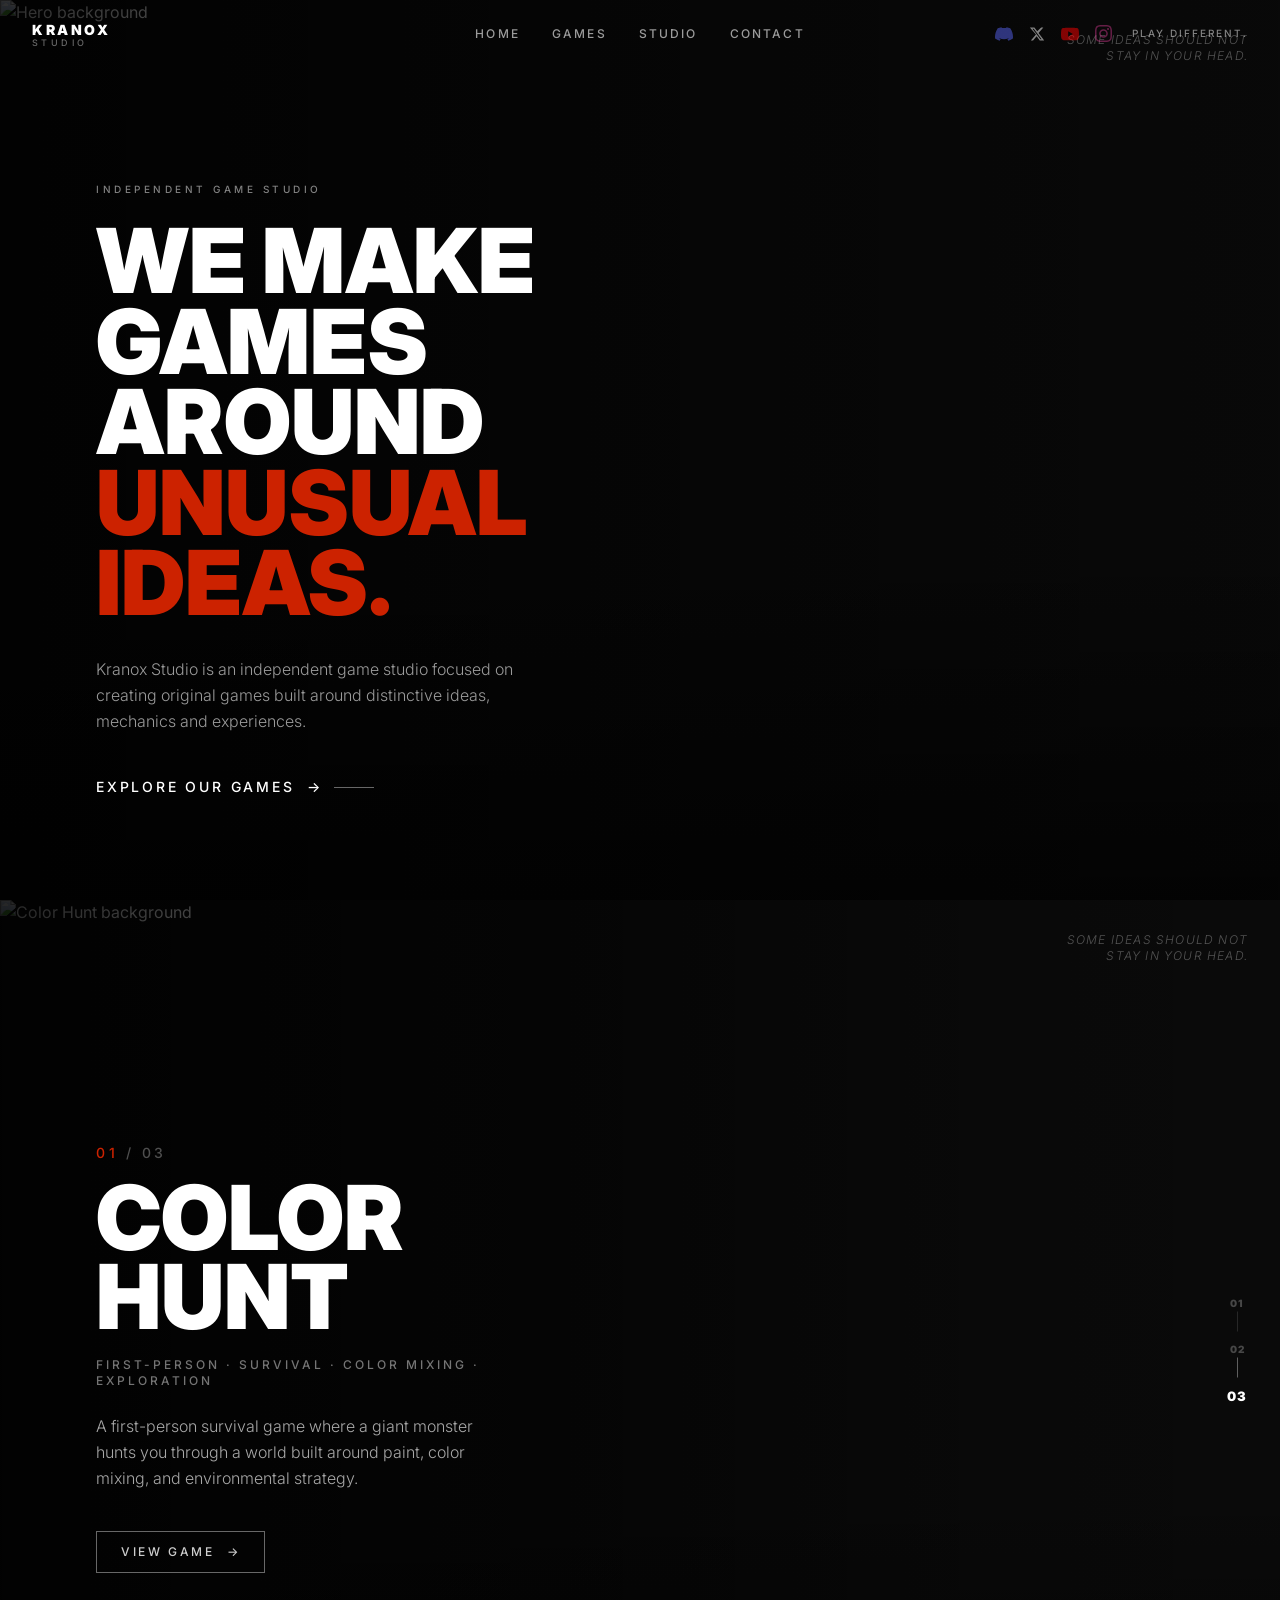
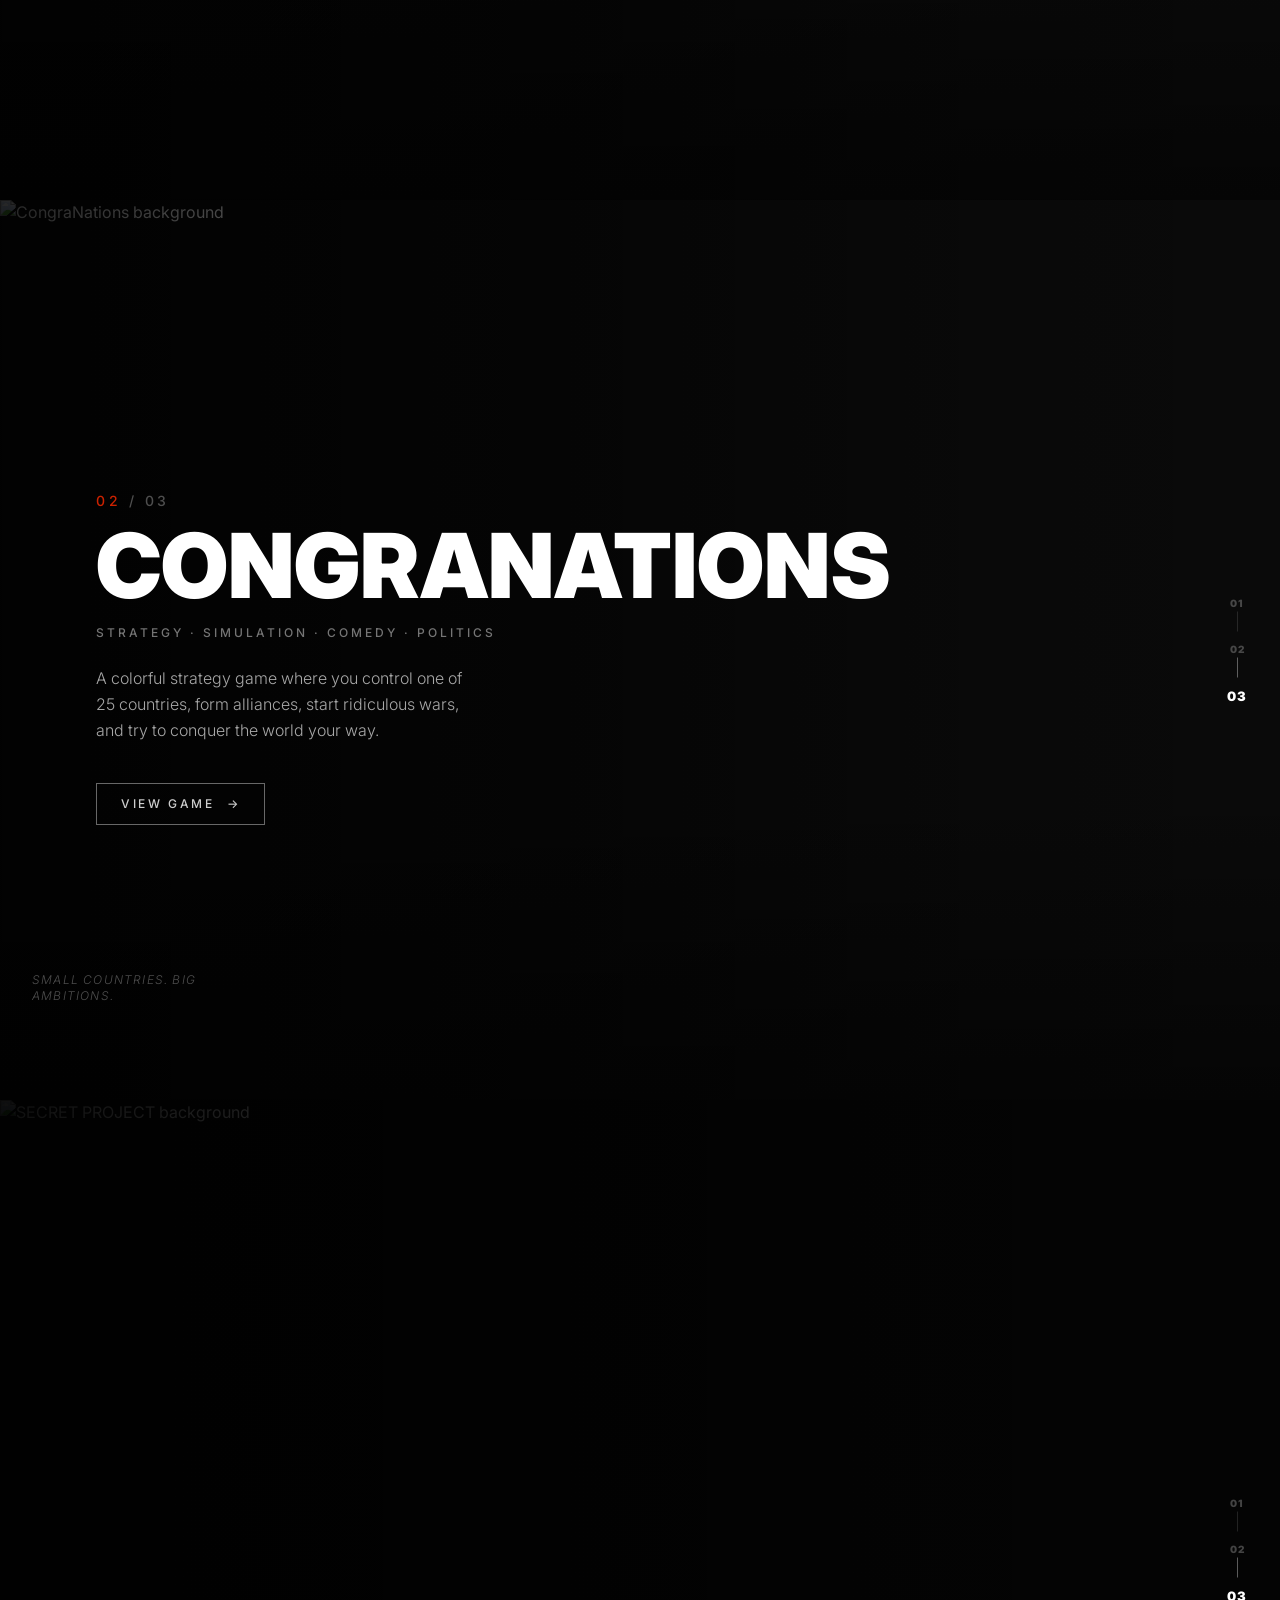
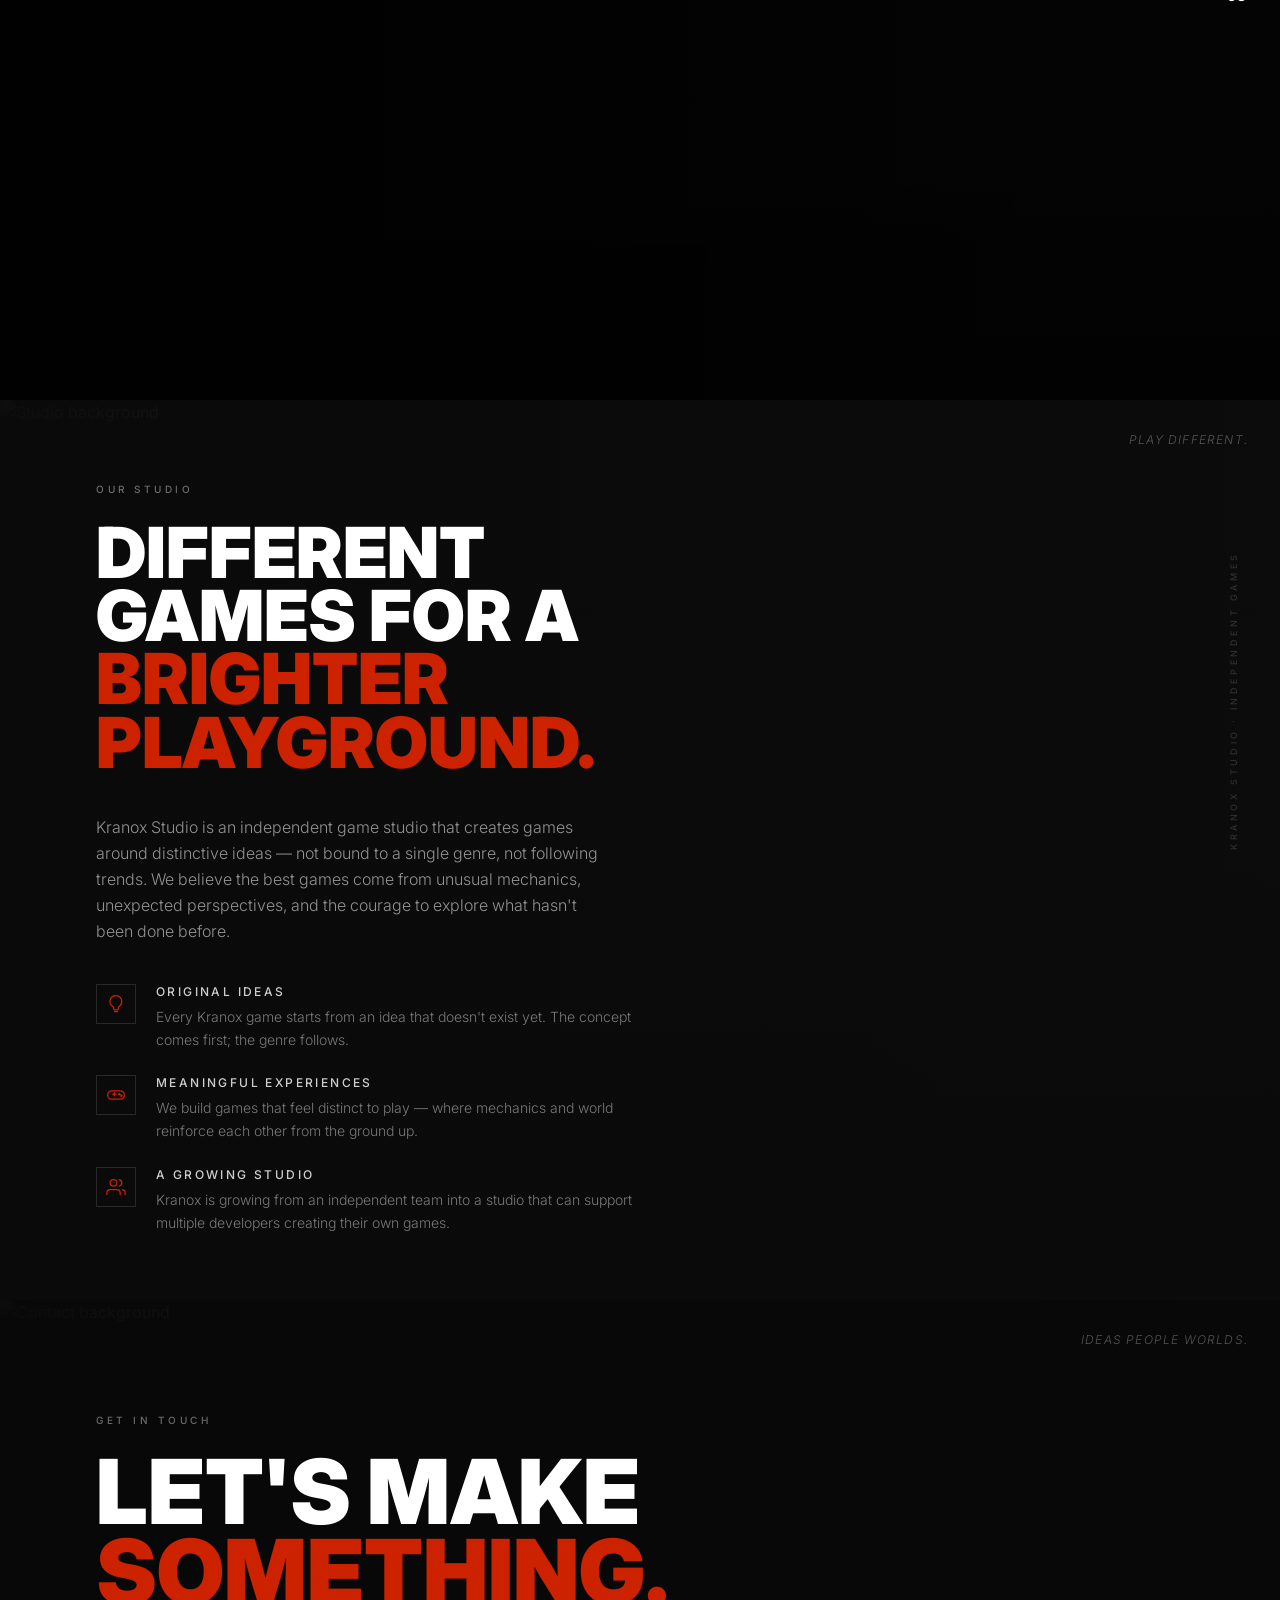
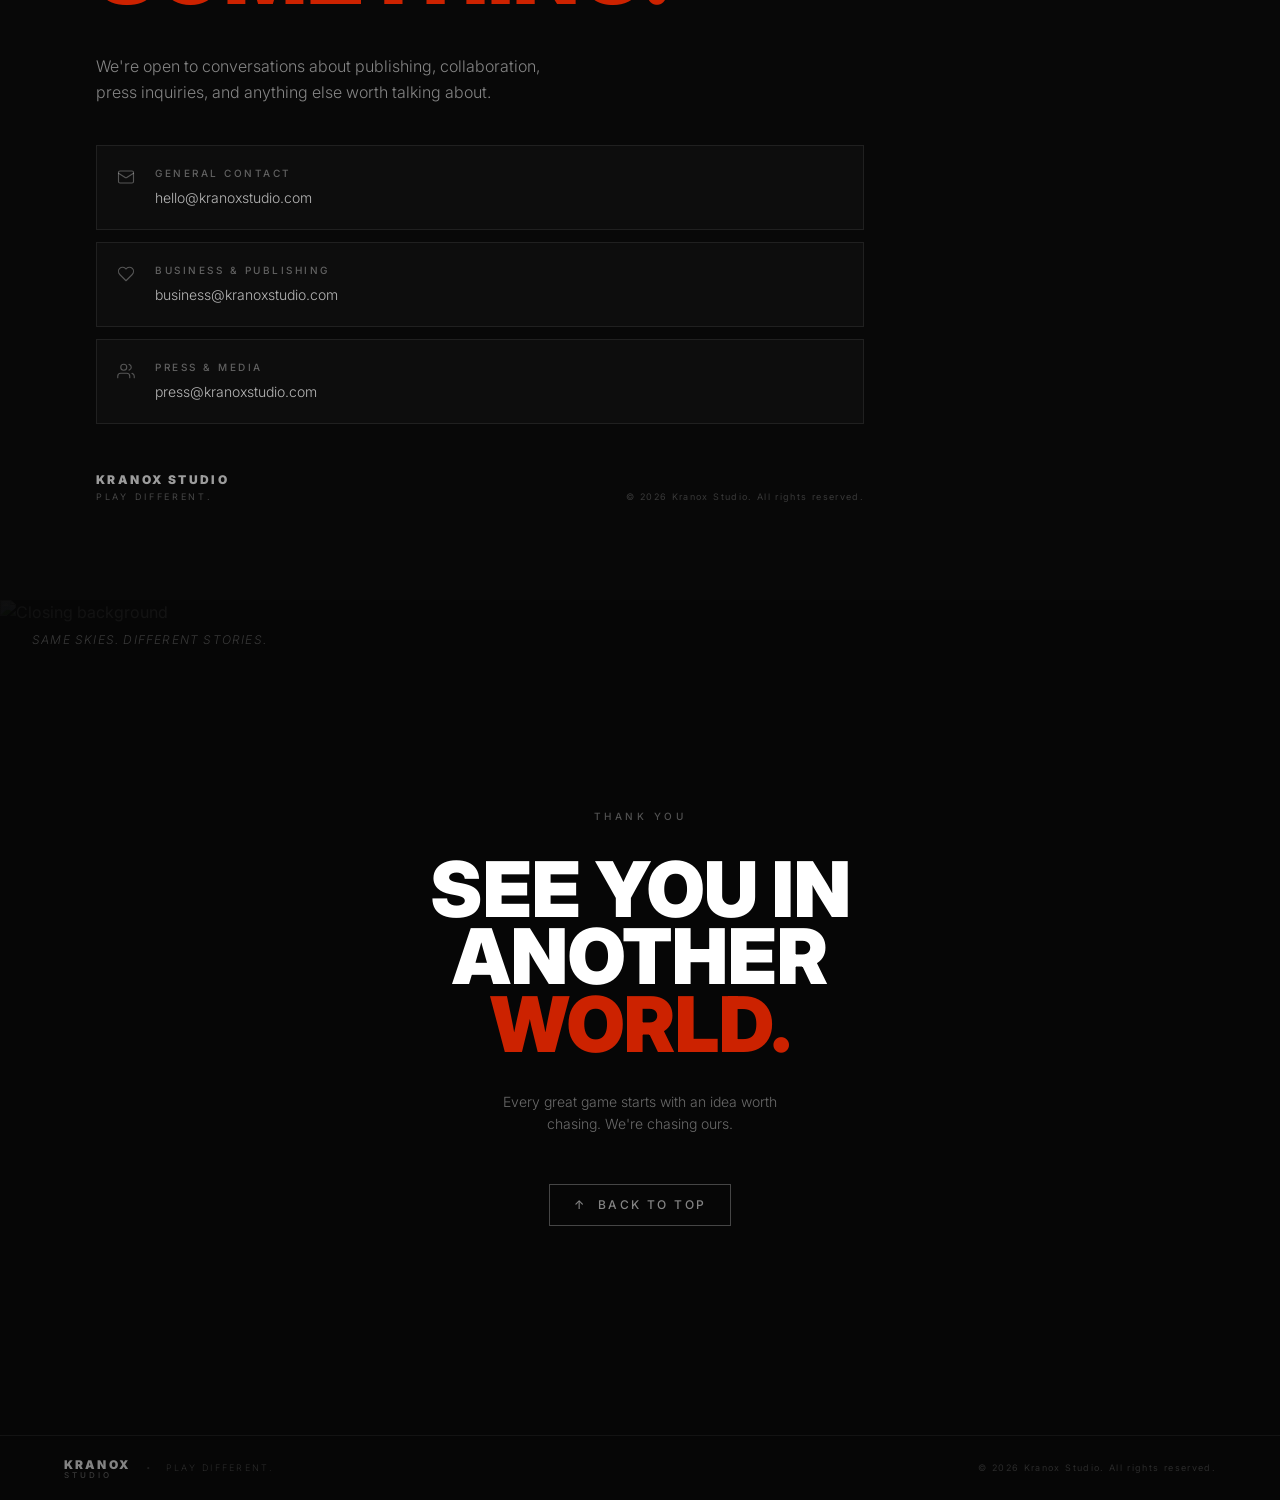
==== index.html @ 5969917f "Initial Draft" ====
<!doctype html>
<html lang="en">
  <head>
    
    <meta charset="UTF-8" />
    <meta name="viewport" content="width=device-width, initial-scale=1.0" />
    <title>Figma Make App</title>
    
    <link rel="icon" href="/favicon.svg" type="image/svg+xml" />
    <script>
      /* GitHub Pages SPA routing — restore path from redirect */
      (function (l) {
        if (l.search[1] === '/') {
          var decoded = l.search.slice(1).split('&').map(function (s) {
            return s.replace(/~and~/g, '&')
          })
          window.history.replaceState(
            null, null,
            decoded[0] + (decoded[1] ? '&' + decoded[1] : '') + l.hash
          )
        }
      }(window.location))
    </script>
    <meta name="description" content="Showcases indie games and the creative vision of Kranox Studio, providing an engaging platform for gamers and fans to explore projects and updates.">
    <meta name="robots" content="noindex, nofollow">
    <meta property="og:title" content="Figma Make App">
    <meta property="og:description" content="Showcases indie games and the creative vision of Kranox Studio, providing an engaging platform for gamers and fans to explore projects and updates.">
    <script type="module" crossorigin src="/assets/index-OeFZvUSN.js"></script>
    <link rel="stylesheet" crossorigin href="/assets/index-DI3k0BBK.css">
  </head>
  <body>
    
    <div id="root"></div>
    
  </body>
</html>
---- assets/index-DI3k0BBK.css ----
@import "https://fonts.googleapis.com/css2?family=Inter:ital,wght@0,300;0,400;0,500;0,600;0,700;0,900;1,300;1,400;1,500&display=swap";@layer components;@layer properties{@supports (((-webkit-hyphens:none)) and (not (margin-trim:inline))) or ((-moz-orient:inline) and (not (color:rgb(from red r g b)))){*,:before,:after,::backdrop{--tw-translate-x:0;--tw-translate-y:0;--tw-translate-z:0;--tw-scale-x:1;--tw-scale-y:1;--tw-scale-z:1;--tw-rotate-x:initial;--tw-rotate-y:initial;--tw-rotate-z:initial;--tw-skew-x:initial;--tw-skew-y:initial;--tw-border-style:solid;--tw-leading:initial;--tw-font-weight:initial;--tw-tracking:initial;--tw-blur:initial;--tw-brightness:initial;--tw-contrast:initial;--tw-grayscale:initial;--tw-hue-rotate:initial;--tw-invert:initial;--tw-opacity:initial;--tw-saturate:initial;--tw-sepia:initial;--tw-drop-shadow:initial;--tw-drop-shadow-color:initial;--tw-drop-shadow-alpha:100%;--tw-drop-shadow-size:initial;--tw-backdrop-blur:initial;--tw-backdrop-brightness:initial;--tw-backdrop-contrast:initial;--tw-backdrop-grayscale:initial;--tw-backdrop-hue-rotate:initial;--tw-backdrop-invert:initial;--tw-backdrop-opacity:initial;--tw-backdrop-saturate:initial;--tw-backdrop-sepia:initial;--tw-duration:initial;--tw-ease:initial}}}@layer theme{:root,:host{--font-sans:"Inter", sans-serif;--font-mono:ui-monospace, SFMono-Regular, Menlo, Monaco, Consolas, "Liberation Mono", "Courier New", monospace;--color-red-400:oklch(70.4% .191 22.216);--color-amber-400:oklch(82.8% .189 84.429);--color-emerald-400:oklch(76.5% .177 163.223);--color-black:#000;--color-white:#fff;--spacing:.25rem;--container-xs:20rem;--container-sm:24rem;--container-md:28rem;--container-lg:32rem;--container-2xl:42rem;--container-3xl:48rem;--container-4xl:56rem;--container-5xl:64rem;--container-6xl:72rem;--text-xs:.75rem;--text-xs--line-height:calc(1 / .75);--text-sm:.875rem;--text-sm--line-height:calc(1.25 / .875);--text-base:1rem;--text-base--line-height:calc(1.5 / 1);--text-lg:1.125rem;--text-lg--line-height:calc(1.75 / 1.125);--text-xl:1.25rem;--text-xl--line-height:calc(1.75 / 1.25);--text-2xl:1.5rem;--text-2xl--line-height:calc(2 / 1.5);--text-3xl:1.875rem;--text-3xl--line-height:calc(2.25 / 1.875);--text-4xl:2.25rem;--text-4xl--line-height:calc(2.5 / 2.25);--text-5xl:3rem;--text-5xl--line-height:1;--text-6xl:3.75rem;--text-6xl--line-height:1;--font-weight-light:300;--font-weight-medium:500;--font-weight-semibold:600;--font-weight-bold:700;--font-weight-black:900;--tracking-wide:.025em;--tracking-widest:.1em;--leading-tight:1.25;--leading-snug:1.375;--leading-relaxed:1.625;--ease-in-out:cubic-bezier(.4, 0, .2, 1);--default-transition-duration:.15s;--default-transition-timing-function:cubic-bezier(.4, 0, .2, 1);--default-font-family:var(--font-sans);--default-mono-font-family:var(--font-mono);--color-bg:#0a0a0a;--color-fg:#fff;--color-fg-muted:#888;--color-accent:#c20;--color-card:#111;--color-border:#ffffff1f}}@layer base{*,:after,:before,::backdrop{box-sizing:border-box;border:0 solid;margin:0;padding:0}::file-selector-button{box-sizing:border-box;border:0 solid;margin:0;padding:0}html,:host{-webkit-text-size-adjust:100%;tab-size:4;line-height:1.5;font-family:var(--default-font-family,ui-sans-serif, system-ui, sans-serif, "Apple Color Emoji", "Segoe UI Emoji", "Segoe UI Symbol", "Noto Color Emoji");font-feature-settings:var(--default-font-feature-settings,normal);font-variation-settings:var(--default-font-variation-settings,normal);-webkit-tap-highlight-color:transparent}hr{height:0;color:inherit;border-top-width:1px}abbr:where([title]){-webkit-text-decoration:underline dotted;text-decoration:underline dotted}h1,h2,h3,h4,h5,h6{font-size:inherit;font-weight:inherit}a{color:inherit;-webkit-text-decoration:inherit;-webkit-text-decoration:inherit;-webkit-text-decoration:inherit;-webkit-text-decoration:inherit;text-decoration:inherit}b,strong{font-weight:bolder}code,kbd,samp,pre{font-family:var(--default-mono-font-family,ui-monospace, SFMono-Regular, Menlo, Monaco, Consolas, "Liberation Mono", "Courier New", monospace);font-feature-settings:var(--default-mono-font-feature-settings,normal);font-variation-settings:var(--default-mono-font-variation-settings,normal);font-size:1em}small{font-size:80%}sub,sup{vertical-align:baseline;font-size:75%;line-height:0;position:relative}sub{bottom:-.25em}sup{top:-.5em}table{text-indent:0;border-color:inherit;border-collapse:collapse}:-moz-focusring{outline:auto}progress{vertical-align:baseline}summary{display:list-item}ol,ul,menu{list-style:none}img,svg,video,canvas,audio,iframe,embed,object{vertical-align:middle;display:block}img,video{max-width:100%;height:auto}button,input,select,optgroup,textarea{font:inherit;font-feature-settings:inherit;font-variation-settings:inherit;letter-spacing:inherit;color:inherit;opacity:1;background-color:#0000;border-radius:0}::file-selector-button{font:inherit;font-feature-settings:inherit;font-variation-settings:inherit;letter-spacing:inherit;color:inherit;opacity:1;background-color:#0000;border-radius:0}:where(select:is([multiple],[size])) optgroup{font-weight:bolder}:where(select:is([multiple],[size])) optgroup option{padding-inline-start:20px}::file-selector-button{margin-inline-end:4px}::placeholder{opacity:1}@supports (not ((-webkit-appearance:-apple-pay-button))) or (contain-intrinsic-size:1px){::placeholder{color:currentColor}@supports (color:color-mix(in lab, red, red)){::placeholder{color:color-mix(in oklab, currentcolor 50%, transparent)}}}textarea{resize:vertical}::-webkit-search-decoration{-webkit-appearance:none}::-webkit-date-and-time-value{min-height:1lh;text-align:inherit}::-webkit-datetime-edit{display:inline-flex}::-webkit-datetime-edit-fields-wrapper{padding:0}::-webkit-datetime-edit{padding-block:0}::-webkit-datetime-edit-year-field{padding-block:0}::-webkit-datetime-edit-month-field{padding-block:0}::-webkit-datetime-edit-day-field{padding-block:0}::-webkit-datetime-edit-hour-field{padding-block:0}::-webkit-datetime-edit-minute-field{padding-block:0}::-webkit-datetime-edit-second-field{padding-block:0}::-webkit-datetime-edit-millisecond-field{padding-block:0}::-webkit-datetime-edit-meridiem-field{padding-block:0}::-webkit-calendar-picker-indicator{line-height:1}:-moz-ui-invalid{box-shadow:none}button,input:where([type=button],[type=reset],[type=submit]){appearance:button}::file-selector-button{appearance:button}::-webkit-inner-spin-button{height:auto}::-webkit-outer-spin-button{height:auto}[hidden]:where(:not([hidden=until-found])){display:none!important}}@layer utilities{.pointer-events-none{pointer-events:none}.visible{visibility:visible}.absolute{position:absolute}.fixed{position:fixed}.relative{position:relative}.static{position:static}.sticky{position:sticky}.inset-0{inset:calc(var(--spacing) * 0)}.start{inset-inline-start:var(--spacing)}.top-0{top:calc(var(--spacing) * 0)}.top-1\/2{top:50%}.top-8{top:calc(var(--spacing) * 8)}.right-0{right:calc(var(--spacing) * 0)}.right-3{right:calc(var(--spacing) * 3)}.right-8{right:calc(var(--spacing) * 8)}.right-10{right:calc(var(--spacing) * 10)}.-bottom-0\.5{bottom:calc(var(--spacing) * -.5)}.bottom-0{bottom:calc(var(--spacing) * 0)}.bottom-8{bottom:calc(var(--spacing) * 8)}.bottom-24{bottom:calc(var(--spacing) * 24)}.left-0{left:calc(var(--spacing) * 0)}.left-1\/2{left:50%}.left-3{left:calc(var(--spacing) * 3)}.left-8{left:calc(var(--spacing) * 8)}.z-10{z-index:10}.z-20{z-index:20}.z-50{z-index:50}.z-\[1\]{z-index:1}.z-\[2\]{z-index:2}.container{width:100%}@media (width>=40rem){.container{max-width:40rem}}@media (width>=48rem){.container{max-width:48rem}}@media (width>=64rem){.container{max-width:64rem}}@media (width>=80rem){.container{max-width:80rem}}@media (width>=96rem){.container{max-width:96rem}}.mx-auto{margin-inline:auto}.-mt-0\.5{margin-top:calc(var(--spacing) * -.5)}.mt-0\.5{margin-top:calc(var(--spacing) * .5)}.mt-1{margin-top:calc(var(--spacing) * 1)}.mt-2{margin-top:calc(var(--spacing) * 2)}.mt-3{margin-top:calc(var(--spacing) * 3)}.mt-6{margin-top:calc(var(--spacing) * 6)}.mt-10{margin-top:calc(var(--spacing) * 10)}.mt-14{margin-top:calc(var(--spacing) * 14)}.mt-20{margin-top:calc(var(--spacing) * 20)}.mt-auto{margin-top:auto}.mb-1{margin-bottom:calc(var(--spacing) * 1)}.mb-1\.5{margin-bottom:calc(var(--spacing) * 1.5)}.mb-2{margin-bottom:calc(var(--spacing) * 2)}.mb-3{margin-bottom:calc(var(--spacing) * 3)}.mb-4{margin-bottom:calc(var(--spacing) * 4)}.mb-5{margin-bottom:calc(var(--spacing) * 5)}.mb-6{margin-bottom:calc(var(--spacing) * 6)}.mb-8{margin-bottom:calc(var(--spacing) * 8)}.mb-10{margin-bottom:calc(var(--spacing) * 10)}.mb-12{margin-bottom:calc(var(--spacing) * 12)}.mb-14{margin-bottom:calc(var(--spacing) * 14)}.ml-3{margin-left:calc(var(--spacing) * 3)}.ml-auto{margin-left:auto}.block{display:block}.flex{display:flex}.grid{display:grid}.hidden{display:none}.inline{display:inline}.inline-flex{display:inline-flex}.h-1\.5{height:calc(var(--spacing) * 1.5)}.h-2{height:calc(var(--spacing) * 2)}.h-8{height:calc(var(--spacing) * 8)}.h-10{height:calc(var(--spacing) * 10)}.h-full{height:100%}.h-px{height:1px}.h-screen{height:100vh}.min-h-screen{min-height:100vh}.w-1{width:calc(var(--spacing) * 1)}.w-1\.5{width:calc(var(--spacing) * 1.5)}.w-5{width:calc(var(--spacing) * 5)}.w-10{width:calc(var(--spacing) * 10)}.w-\[45\%\]{width:45%}.w-full{width:100%}.w-px{width:1px}.max-w-2xl{max-width:var(--container-2xl)}.max-w-3xl{max-width:var(--container-3xl)}.max-w-4xl{max-width:var(--container-4xl)}.max-w-5xl{max-width:var(--container-5xl)}.max-w-6xl{max-width:var(--container-6xl)}.max-w-lg{max-width:var(--container-lg)}.max-w-md{max-width:var(--container-md)}.max-w-sm{max-width:var(--container-sm)}.max-w-xs{max-width:var(--container-xs)}.flex-1{flex:1}.flex-shrink-0{flex-shrink:0}.grow{flex-grow:1}.origin-left{transform-origin:0}.-translate-x-1\/2{--tw-translate-x:calc(calc(1 / 2 * 100%) * -1);translate:var(--tw-translate-x) var(--tw-translate-y)}.-translate-y-1\/2{--tw-translate-y:calc(calc(1 / 2 * 100%) * -1);translate:var(--tw-translate-x) var(--tw-translate-y)}.scale-x-0{--tw-scale-x:0%;scale:var(--tw-scale-x) var(--tw-scale-y)}.transform{transform:var(--tw-rotate-x,) var(--tw-rotate-y,) var(--tw-rotate-z,) var(--tw-skew-x,) var(--tw-skew-y,)}.cursor-pointer{cursor:pointer}.grid-cols-1{grid-template-columns:repeat(1,minmax(0,1fr))}.grid-cols-2{grid-template-columns:repeat(2,minmax(0,1fr))}.flex-col{flex-direction:column}.flex-wrap{flex-wrap:wrap}.items-baseline{align-items:baseline}.items-center{align-items:center}.items-start{align-items:flex-start}.justify-between{justify-content:space-between}.justify-center{justify-content:center}.gap-0{gap:calc(var(--spacing) * 0)}.gap-1{gap:calc(var(--spacing) * 1)}.gap-1\.5{gap:calc(var(--spacing) * 1.5)}.gap-2{gap:calc(var(--spacing) * 2)}.gap-3{gap:calc(var(--spacing) * 3)}.gap-4{gap:calc(var(--spacing) * 4)}.gap-5{gap:calc(var(--spacing) * 5)}.gap-6{gap:calc(var(--spacing) * 6)}.gap-7{gap:calc(var(--spacing) * 7)}.gap-8{gap:calc(var(--spacing) * 8)}.gap-14{gap:calc(var(--spacing) * 14)}.gap-16{gap:calc(var(--spacing) * 16)}.gap-x-12{column-gap:calc(var(--spacing) * 12)}.overflow-hidden{overflow:hidden}.rounded-full{border-radius:3.40282e38px}.border{border-style:var(--tw-border-style);border-width:1px}.border-t{border-top-style:var(--tw-border-style);border-top-width:1px}.border-white\/8{border-color:#ffffff14}@supports (color:color-mix(in lab, red, red)){.border-white\/8{border-color:color-mix(in oklab, var(--color-white) 8%, transparent)}}.border-white\/20{border-color:#fff3}@supports (color:color-mix(in lab, red, red)){.border-white\/20{border-color:color-mix(in oklab, var(--color-white) 20%, transparent)}}.border-white\/25{border-color:#ffffff40}@supports (color:color-mix(in lab, red, red)){.border-white\/25{border-color:color-mix(in oklab, var(--color-white) 25%, transparent)}}.border-white\/30{border-color:#ffffff4d}@supports (color:color-mix(in lab, red, red)){.border-white\/30{border-color:color-mix(in oklab, var(--color-white) 30%, transparent)}}.border-white\/40{border-color:#fff6}@supports (color:color-mix(in lab, red, red)){.border-white\/40{border-color:color-mix(in oklab, var(--color-white) 40%, transparent)}}.bg-\[\#0a0a0a\]{background-color:#0a0a0a}.bg-amber-400{background-color:var(--color-amber-400)}.bg-black\/60{background-color:#0009}@supports (color:color-mix(in lab, red, red)){.bg-black\/60{background-color:color-mix(in oklab, var(--color-black) 60%, transparent)}}.bg-emerald-400{background-color:var(--color-emerald-400)}.bg-red-400{background-color:var(--color-red-400)}.bg-white\/40{background-color:#fff6}@supports (color:color-mix(in lab, red, red)){.bg-white\/40{background-color:color-mix(in oklab, var(--color-white) 40%, transparent)}}.bg-white\/60{background-color:#fff9}@supports (color:color-mix(in lab, red, red)){.bg-white\/60{background-color:color-mix(in oklab, var(--color-white) 60%, transparent)}}.object-cover{object-fit:cover}.p-1{padding:calc(var(--spacing) * 1)}.p-4{padding:calc(var(--spacing) * 4)}.p-5{padding:calc(var(--spacing) * 5)}.px-3{padding-inline:calc(var(--spacing) * 3)}.px-6{padding-inline:calc(var(--spacing) * 6)}.px-8{padding-inline:calc(var(--spacing) * 8)}.px-16{padding-inline:calc(var(--spacing) * 16)}.py-1\.5{padding-block:calc(var(--spacing) * 1.5)}.py-3{padding-block:calc(var(--spacing) * 3)}.py-4{padding-block:calc(var(--spacing) * 4)}.py-5{padding-block:calc(var(--spacing) * 5)}.py-6{padding-block:calc(var(--spacing) * 6)}.py-8{padding-block:calc(var(--spacing) * 8)}.py-10{padding-block:calc(var(--spacing) * 10)}.py-12{padding-block:calc(var(--spacing) * 12)}.py-14{padding-block:calc(var(--spacing) * 14)}.py-16{padding-block:calc(var(--spacing) * 16)}.py-20{padding-block:calc(var(--spacing) * 20)}.py-24{padding-block:calc(var(--spacing) * 24)}.py-28{padding-block:calc(var(--spacing) * 28)}.pt-3{padding-top:calc(var(--spacing) * 3)}.pt-8{padding-top:calc(var(--spacing) * 8)}.pt-10{padding-top:calc(var(--spacing) * 10)}.pt-14{padding-top:calc(var(--spacing) * 14)}.pt-16{padding-top:calc(var(--spacing) * 16)}.pt-20{padding-top:calc(var(--spacing) * 20)}.pb-1{padding-bottom:calc(var(--spacing) * 1)}.pb-2{padding-bottom:calc(var(--spacing) * 2)}.pb-4{padding-bottom:calc(var(--spacing) * 4)}.pb-8{padding-bottom:calc(var(--spacing) * 8)}.pb-16{padding-bottom:calc(var(--spacing) * 16)}.text-center{text-align:center}.text-left{text-align:left}.text-right{text-align:right}.text-2xl{font-size:var(--text-2xl);line-height:var(--tw-leading,var(--text-2xl--line-height))}.text-4xl{font-size:var(--text-4xl);line-height:var(--tw-leading,var(--text-4xl--line-height))}.text-base{font-size:var(--text-base);line-height:var(--tw-leading,var(--text-base--line-height))}.text-lg{font-size:var(--text-lg);line-height:var(--tw-leading,var(--text-lg--line-height))}.text-sm{font-size:var(--text-sm);line-height:var(--tw-leading,var(--text-sm--line-height))}.text-xl{font-size:var(--text-xl);line-height:var(--tw-leading,var(--text-xl--line-height))}.text-xs{font-size:var(--text-xs);line-height:var(--tw-leading,var(--text-xs--line-height))}.text-\[8px\]{font-size:8px}.text-\[9px\]{font-size:9px}.text-\[10px\]{font-size:10px}.leading-\[0\.9\]{--tw-leading:.9;line-height:.9}.leading-\[0\.88\]{--tw-leading:.88;line-height:.88}.leading-none{--tw-leading:1;line-height:1}.leading-relaxed{--tw-leading:var(--leading-relaxed);line-height:var(--leading-relaxed)}.leading-snug{--tw-leading:var(--leading-snug);line-height:var(--leading-snug)}.leading-tight{--tw-leading:var(--leading-tight);line-height:var(--leading-tight)}.font-black{--tw-font-weight:var(--font-weight-black);font-weight:var(--font-weight-black)}.font-bold{--tw-font-weight:var(--font-weight-bold);font-weight:var(--font-weight-bold)}.font-light{--tw-font-weight:var(--font-weight-light);font-weight:var(--font-weight-light)}.font-medium{--tw-font-weight:var(--font-weight-medium);font-weight:var(--font-weight-medium)}.font-semibold{--tw-font-weight:var(--font-weight-semibold);font-weight:var(--font-weight-semibold)}.tracking-\[0\.2em\]{--tw-tracking:.2em;letter-spacing:.2em}.tracking-\[0\.3em\]{--tw-tracking:.3em;letter-spacing:.3em}.tracking-\[0\.4em\]{--tw-tracking:.4em;letter-spacing:.4em}.tracking-\[0\.15em\]{--tw-tracking:.15em;letter-spacing:.15em}.tracking-\[0\.16em\]{--tw-tracking:.16em;letter-spacing:.16em}.tracking-\[0\.18em\]{--tw-tracking:.18em;letter-spacing:.18em}.tracking-\[0\.22em\]{--tw-tracking:.22em;letter-spacing:.22em}.tracking-\[0\.25em\]{--tw-tracking:.25em;letter-spacing:.25em}.tracking-\[0\.35em\]{--tw-tracking:.35em;letter-spacing:.35em}.tracking-\[0\.38em\]{--tw-tracking:.38em;letter-spacing:.38em}.tracking-wide{--tw-tracking:var(--tracking-wide);letter-spacing:var(--tracking-wide)}.tracking-widest{--tw-tracking:var(--tracking-widest);letter-spacing:var(--tracking-widest)}.whitespace-pre-line{white-space:pre-line}.text-amber-400{color:var(--color-amber-400)}.text-emerald-400{color:var(--color-emerald-400)}.text-red-400{color:var(--color-red-400)}.text-white{color:var(--color-white)}.text-white\/10{color:#ffffff1a}@supports (color:color-mix(in lab, red, red)){.text-white\/10{color:color-mix(in oklab, var(--color-white) 10%, transparent)}}.text-white\/15{color:#ffffff26}@supports (color:color-mix(in lab, red, red)){.text-white\/15{color:color-mix(in oklab, var(--color-white) 15%, transparent)}}.text-white\/20{color:#fff3}@supports (color:color-mix(in lab, red, red)){.text-white\/20{color:color-mix(in oklab, var(--color-white) 20%, transparent)}}.text-white\/25{color:#ffffff40}@supports (color:color-mix(in lab, red, red)){.text-white\/25{color:color-mix(in oklab, var(--color-white) 25%, transparent)}}.text-white\/30{color:#ffffff4d}@supports (color:color-mix(in lab, red, red)){.text-white\/30{color:color-mix(in oklab, var(--color-white) 30%, transparent)}}.text-white\/35{color:#ffffff59}@supports (color:color-mix(in lab, red, red)){.text-white\/35{color:color-mix(in oklab, var(--color-white) 35%, transparent)}}.text-white\/40{color:#fff6}@supports (color:color-mix(in lab, red, red)){.text-white\/40{color:color-mix(in oklab, var(--color-white) 40%, transparent)}}.text-white\/45{color:#ffffff73}@supports (color:color-mix(in lab, red, red)){.text-white\/45{color:color-mix(in oklab, var(--color-white) 45%, transparent)}}.text-white\/50{color:#ffffff80}@supports (color:color-mix(in lab, red, red)){.text-white\/50{color:color-mix(in oklab, var(--color-white) 50%, transparent)}}.text-white\/55{color:#ffffff8c}@supports (color:color-mix(in lab, red, red)){.text-white\/55{color:color-mix(in oklab, var(--color-white) 55%, transparent)}}.text-white\/60{color:#fff9}@supports (color:color-mix(in lab, red, red)){.text-white\/60{color:color-mix(in oklab, var(--color-white) 60%, transparent)}}.text-white\/65{color:#ffffffa6}@supports (color:color-mix(in lab, red, red)){.text-white\/65{color:color-mix(in oklab, var(--color-white) 65%, transparent)}}.text-white\/70{color:#ffffffb3}@supports (color:color-mix(in lab, red, red)){.text-white\/70{color:color-mix(in oklab, var(--color-white) 70%, transparent)}}.text-white\/80{color:#fffc}@supports (color:color-mix(in lab, red, red)){.text-white\/80{color:color-mix(in oklab, var(--color-white) 80%, transparent)}}.uppercase{text-transform:uppercase}.italic{font-style:italic}.opacity-25{opacity:.25}.opacity-30{opacity:.3}.opacity-35{opacity:.35}.opacity-50{opacity:.5}.blur{--tw-blur:blur(8px);filter:var(--tw-blur,) var(--tw-brightness,) var(--tw-contrast,) var(--tw-grayscale,) var(--tw-hue-rotate,) var(--tw-invert,) var(--tw-saturate,) var(--tw-sepia,) var(--tw-drop-shadow,)}.filter{filter:var(--tw-blur,) var(--tw-brightness,) var(--tw-contrast,) var(--tw-grayscale,) var(--tw-hue-rotate,) var(--tw-invert,) var(--tw-saturate,) var(--tw-sepia,) var(--tw-drop-shadow,)}.backdrop-filter{-webkit-backdrop-filter:var(--tw-backdrop-blur,) var(--tw-backdrop-brightness,) var(--tw-backdrop-contrast,) var(--tw-backdrop-grayscale,) var(--tw-backdrop-hue-rotate,) var(--tw-backdrop-invert,) var(--tw-backdrop-opacity,) var(--tw-backdrop-saturate,) var(--tw-backdrop-sepia,);backdrop-filter:var(--tw-backdrop-blur,) var(--tw-backdrop-brightness,) var(--tw-backdrop-contrast,) var(--tw-backdrop-grayscale,) var(--tw-backdrop-hue-rotate,) var(--tw-backdrop-invert,) var(--tw-backdrop-opacity,) var(--tw-backdrop-saturate,) var(--tw-backdrop-sepia,)}.transition{transition-property:color,background-color,border-color,outline-color,text-decoration-color,fill,stroke,--tw-gradient-from,--tw-gradient-via,--tw-gradient-to,opacity,box-shadow,transform,translate,scale,rotate,filter,-webkit-backdrop-filter,backdrop-filter,display,content-visibility,overlay,pointer-events;transition-timing-function:var(--tw-ease,var(--default-transition-timing-function));transition-duration:var(--tw-duration,var(--default-transition-duration))}.transition-all{transition-property:all;transition-timing-function:var(--tw-ease,var(--default-transition-timing-function));transition-duration:var(--tw-duration,var(--default-transition-duration))}.transition-colors{transition-property:color,background-color,border-color,outline-color,text-decoration-color,fill,stroke,--tw-gradient-from,--tw-gradient-via,--tw-gradient-to;transition-timing-function:var(--tw-ease,var(--default-transition-timing-function));transition-duration:var(--tw-duration,var(--default-transition-duration))}.transition-opacity{transition-property:opacity;transition-timing-function:var(--tw-ease,var(--default-transition-timing-function));transition-duration:var(--tw-duration,var(--default-transition-duration))}.transition-transform{transition-property:transform,translate,scale,rotate;transition-timing-function:var(--tw-ease,var(--default-transition-timing-function));transition-duration:var(--tw-duration,var(--default-transition-duration))}.duration-300{--tw-duration:.3s;transition-duration:.3s}.duration-500{--tw-duration:.5s;transition-duration:.5s}.duration-700{--tw-duration:.7s;transition-duration:.7s}.ease-in-out{--tw-ease:var(--ease-in-out);transition-timing-function:var(--ease-in-out)}.select-none{-webkit-user-select:none;user-select:none}@media (hover:hover){.group-hover\:translate-x-0\.5:is(:where(.group):hover *){--tw-translate-x:calc(var(--spacing) * .5);translate:var(--tw-translate-x) var(--tw-translate-y)}.group-hover\:translate-x-1:is(:where(.group):hover *){--tw-translate-x:calc(var(--spacing) * 1);translate:var(--tw-translate-x) var(--tw-translate-y)}.group-hover\:-translate-y-0\.5:is(:where(.group):hover *){--tw-translate-y:calc(var(--spacing) * -.5);translate:var(--tw-translate-x) var(--tw-translate-y)}.group-hover\:translate-y-0\.5:is(:where(.group):hover *){--tw-translate-y:calc(var(--spacing) * .5);translate:var(--tw-translate-x) var(--tw-translate-y)}.group-hover\:scale-x-100:is(:where(.group):hover *){--tw-scale-x:100%;scale:var(--tw-scale-x) var(--tw-scale-y)}.group-hover\:scale-\[1\.03\]:is(:where(.group):hover *){scale:1.03}.group-hover\:scale-\[1\.04\]:is(:where(.group):hover *){scale:1.04}.group-hover\:bg-white\/70:is(:where(.group):hover *){background-color:#ffffffb3}@supports (color:color-mix(in lab, red, red)){.group-hover\:bg-white\/70:is(:where(.group):hover *){background-color:color-mix(in oklab, var(--color-white) 70%, transparent)}}.group-hover\:text-white\/30:is(:where(.group):hover *){color:#ffffff4d}@supports (color:color-mix(in lab, red, red)){.group-hover\:text-white\/30:is(:where(.group):hover *){color:color-mix(in oklab, var(--color-white) 30%, transparent)}}.group-hover\:text-white\/80:is(:where(.group):hover *){color:#fffc}@supports (color:color-mix(in lab, red, red)){.group-hover\:text-white\/80:is(:where(.group):hover *){color:color-mix(in oklab, var(--color-white) 80%, transparent)}}.group-hover\:opacity-70:is(:where(.group):hover *){opacity:.7}.hover\:border-white\/50:hover{border-color:#ffffff80}@supports (color:color-mix(in lab, red, red)){.hover\:border-white\/50:hover{border-color:color-mix(in oklab, var(--color-white) 50%, transparent)}}.hover\:border-white\/60:hover{border-color:#fff9}@supports (color:color-mix(in lab, red, red)){.hover\:border-white\/60:hover{border-color:color-mix(in oklab, var(--color-white) 60%, transparent)}}.hover\:border-white\/80:hover{border-color:#fffc}@supports (color:color-mix(in lab, red, red)){.hover\:border-white\/80:hover{border-color:color-mix(in oklab, var(--color-white) 80%, transparent)}}.hover\:text-white:hover{color:var(--color-white)}.hover\:text-white\/80:hover{color:#fffc}@supports (color:color-mix(in lab, red, red)){.hover\:text-white\/80:hover{color:color-mix(in oklab, var(--color-white) 80%, transparent)}}.hover\:opacity-50:hover{opacity:.5}.hover\:opacity-60:hover{opacity:.6}.hover\:opacity-100:hover{opacity:1}}@media (width>=40rem){.sm\:grid-cols-2{grid-template-columns:repeat(2,minmax(0,1fr))}.sm\:grid-cols-3{grid-template-columns:repeat(3,minmax(0,1fr))}.sm\:grid-cols-4{grid-template-columns:repeat(4,minmax(0,1fr))}.sm\:flex-row{flex-direction:row}.sm\:items-end{align-items:flex-end}.sm\:px-16{padding-inline:calc(var(--spacing) * 16)}}@media (width>=48rem){.md\:block{display:block}.md\:flex{display:flex}.md\:grid-cols-2{grid-template-columns:repeat(2,minmax(0,1fr))}.md\:grid-cols-\[180px_1fr\]{grid-template-columns:180px 1fr}.md\:flex-row{flex-direction:row}.md\:items-baseline{align-items:baseline}.md\:justify-between{justify-content:space-between}.md\:gap-12{gap:calc(var(--spacing) * 12)}.md\:px-12{padding-inline:calc(var(--spacing) * 12)}.md\:px-16{padding-inline:calc(var(--spacing) * 16)}.md\:py-32{padding-block:calc(var(--spacing) * 32)}.md\:py-36{padding-block:calc(var(--spacing) * 36)}.md\:text-2xl{font-size:var(--text-2xl);line-height:var(--tw-leading,var(--text-2xl--line-height))}.md\:text-3xl{font-size:var(--text-3xl);line-height:var(--tw-leading,var(--text-3xl--line-height))}.md\:text-5xl{font-size:var(--text-5xl);line-height:var(--tw-leading,var(--text-5xl--line-height))}.md\:text-xl{font-size:var(--text-xl);line-height:var(--tw-leading,var(--text-xl--line-height))}}@media (width>=64rem){.lg\:sticky{position:sticky}.lg\:block{display:block}.lg\:w-\[48\%\]{width:48%}.lg\:w-\[52\%\]{width:52%}.lg\:grid-cols-2{grid-template-columns:repeat(2,minmax(0,1fr))}.lg\:grid-cols-3{grid-template-columns:repeat(3,minmax(0,1fr))}.lg\:flex-row{flex-direction:row}.lg\:gap-24{gap:calc(var(--spacing) * 24)}.lg\:border-t-0{border-top-style:var(--tw-border-style);border-top-width:0}.lg\:px-24{padding-inline:calc(var(--spacing) * 24)}.lg\:pt-0{padding-top:calc(var(--spacing) * 0)}.lg\:pt-8{padding-top:calc(var(--spacing) * 8)}.lg\:pr-16{padding-right:calc(var(--spacing) * 16)}.lg\:text-6xl{font-size:var(--text-6xl);line-height:var(--tw-leading,var(--text-6xl--line-height))}}}html{color:#fff;scroll-behavior:smooth;background-color:#0a0a0a;font-family:Inter,sans-serif}body{color:#fff;-webkit-user-select:none;user-select:none;background-color:#0a0a0a;overflow-x:hidden}*{scrollbar-width:none}::-webkit-scrollbar{display:none}::selection{color:#fff;background-color:#c20}@property --tw-translate-x{syntax:"*";inherits:false;initial-value:0}@property --tw-translate-y{syntax:"*";inherits:false;initial-value:0}@property --tw-translate-z{syntax:"*";inherits:false;initial-value:0}@property --tw-scale-x{syntax:"*";inherits:false;initial-value:1}@property --tw-scale-y{syntax:"*";inherits:false;initial-value:1}@property --tw-scale-z{syntax:"*";inherits:false;initial-value:1}@property --tw-rotate-x{syntax:"*";inherits:false}@property --tw-rotate-y{syntax:"*";inherits:false}@property --tw-rotate-z{syntax:"*";inherits:false}@property --tw-skew-x{syntax:"*";inherits:false}@property --tw-skew-y{syntax:"*";inherits:false}@property --tw-border-style{syntax:"*";inherits:false;initial-value:solid}@property --tw-leading{syntax:"*";inherits:false}@property --tw-font-weight{syntax:"*";inherits:false}@property --tw-tracking{syntax:"*";inherits:false}@property --tw-blur{syntax:"*";inherits:false}@property --tw-brightness{syntax:"*";inherits:false}@property --tw-contrast{syntax:"*";inherits:false}@property --tw-grayscale{syntax:"*";inherits:false}@property --tw-hue-rotate{syntax:"*";inherits:false}@property --tw-invert{syntax:"*";inherits:false}@property --tw-opacity{syntax:"*";inherits:false}@property --tw-saturate{syntax:"*";inherits:false}@property --tw-sepia{syntax:"*";inherits:false}@property --tw-drop-shadow{syntax:"*";inherits:false}@property --tw-drop-shadow-color{syntax:"*";inherits:false}@property --tw-drop-shadow-alpha{syntax:"<percentage>";inherits:false;initial-value:100%}@property --tw-drop-shadow-size{syntax:"*";inherits:false}@property --tw-backdrop-blur{syntax:"*";inherits:false}@property --tw-backdrop-brightness{syntax:"*";inherits:false}@property --tw-backdrop-contrast{syntax:"*";inherits:false}@property --tw-backdrop-grayscale{syntax:"*";inherits:false}@property --tw-backdrop-hue-rotate{syntax:"*";inherits:false}@property --tw-backdrop-invert{syntax:"*";inherits:false}@property --tw-backdrop-opacity{syntax:"*";inherits:false}@property --tw-backdrop-saturate{syntax:"*";inherits:false}@property --tw-backdrop-sepia{syntax:"*";inherits:false}@property --tw-duration{syntax:"*";inherits:false}@property --tw-ease{syntax:"*";inherits:false}
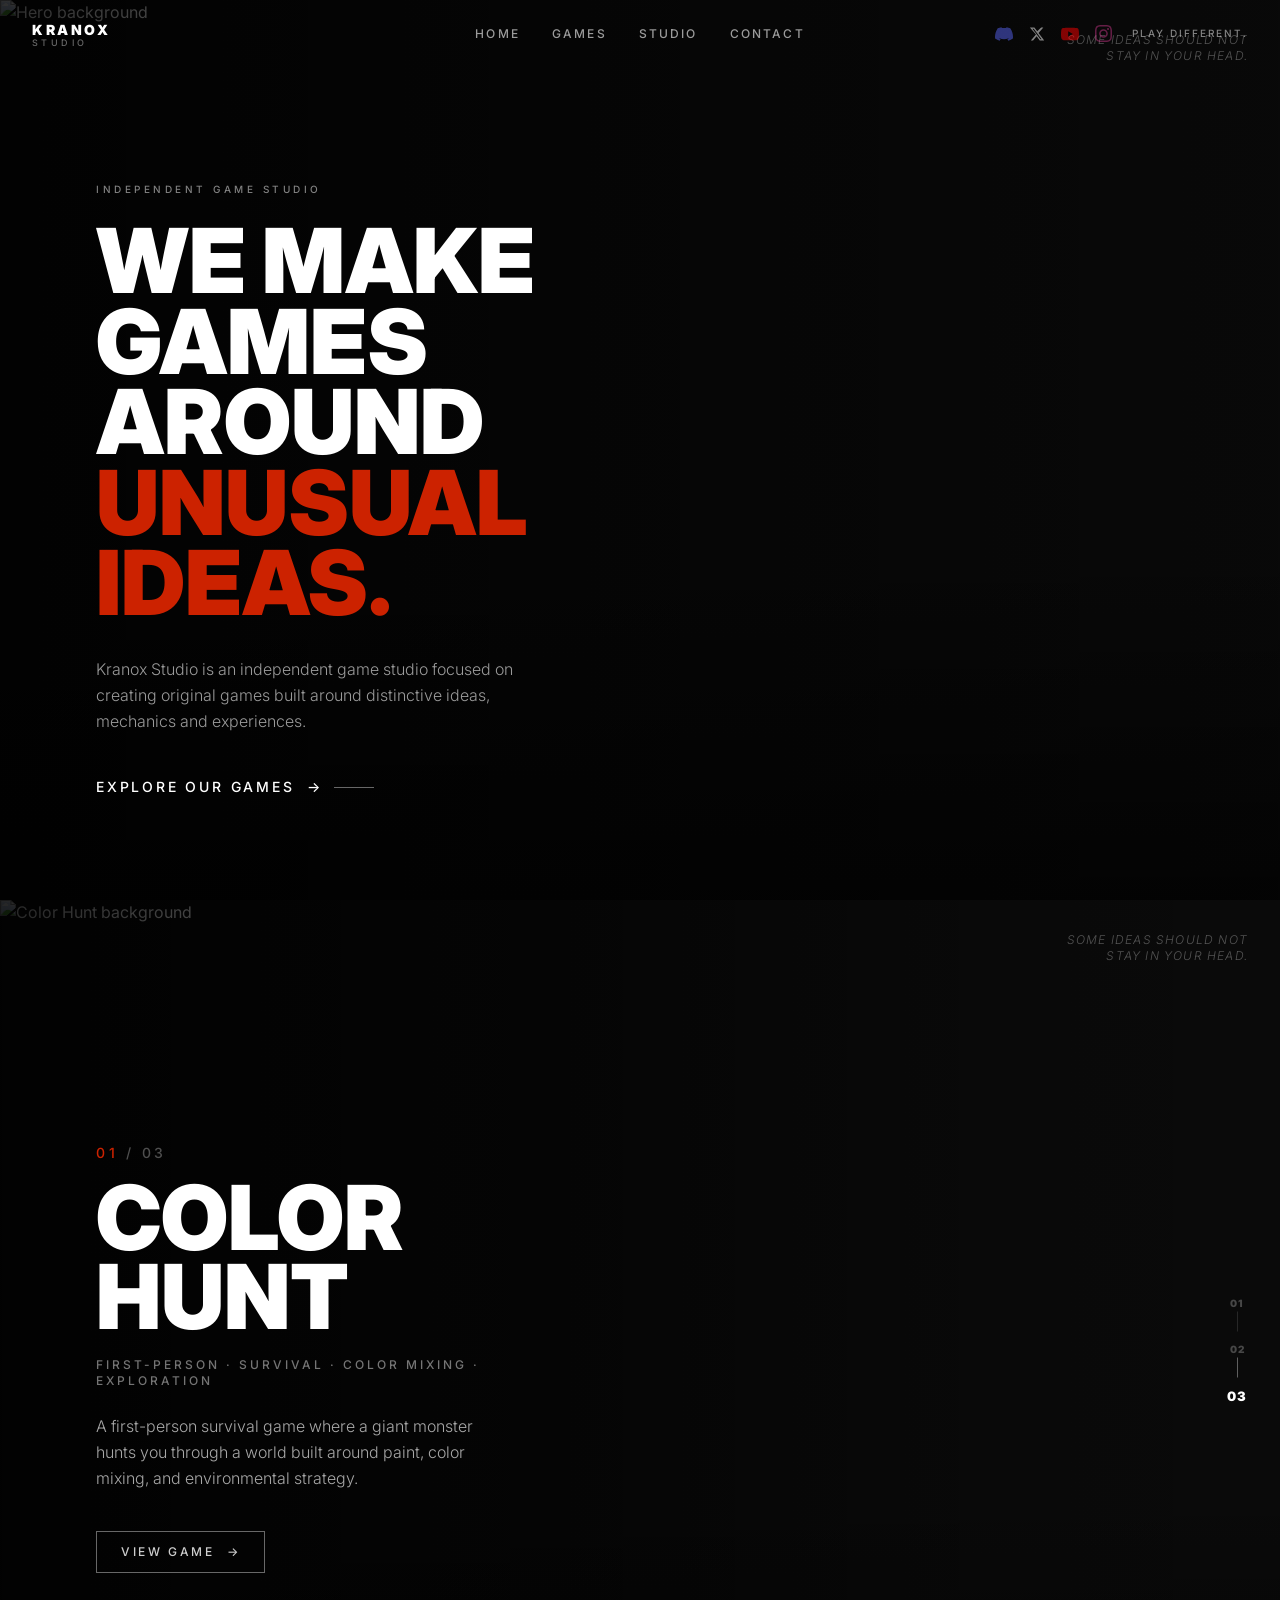
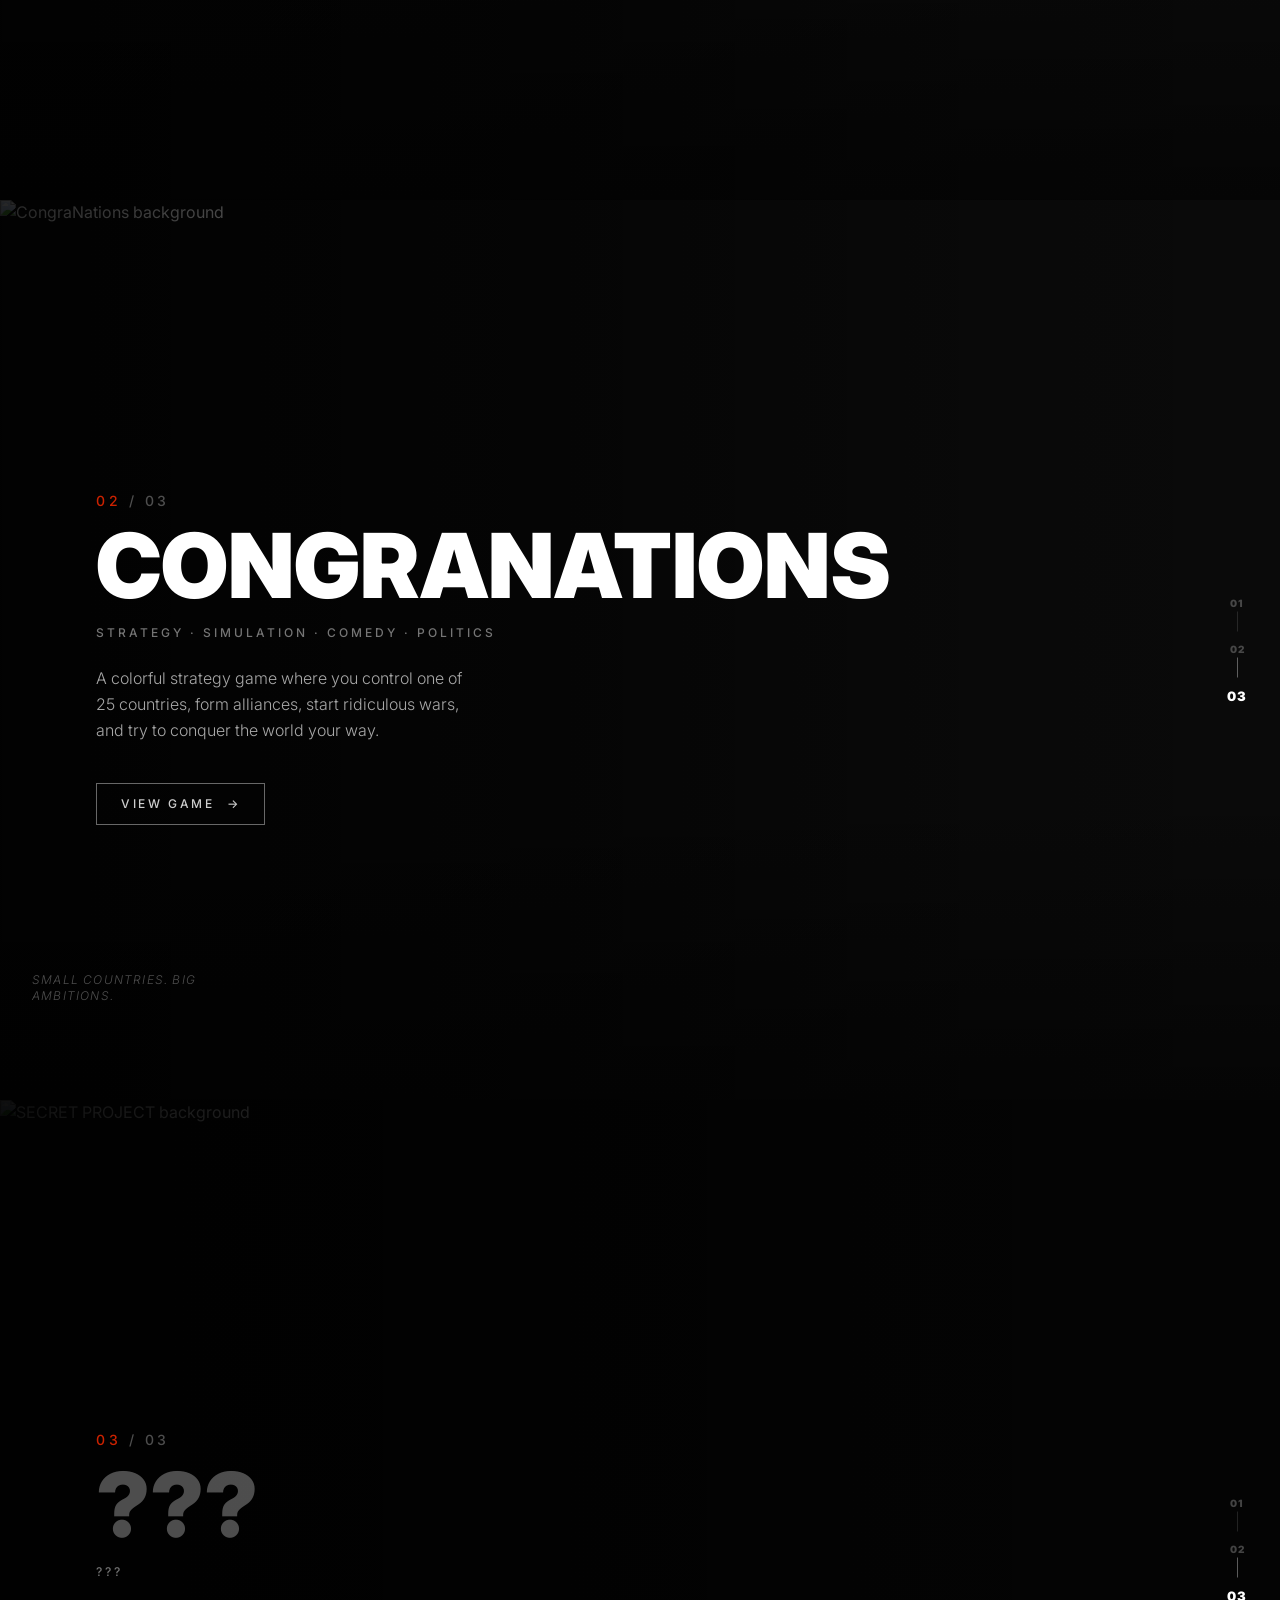
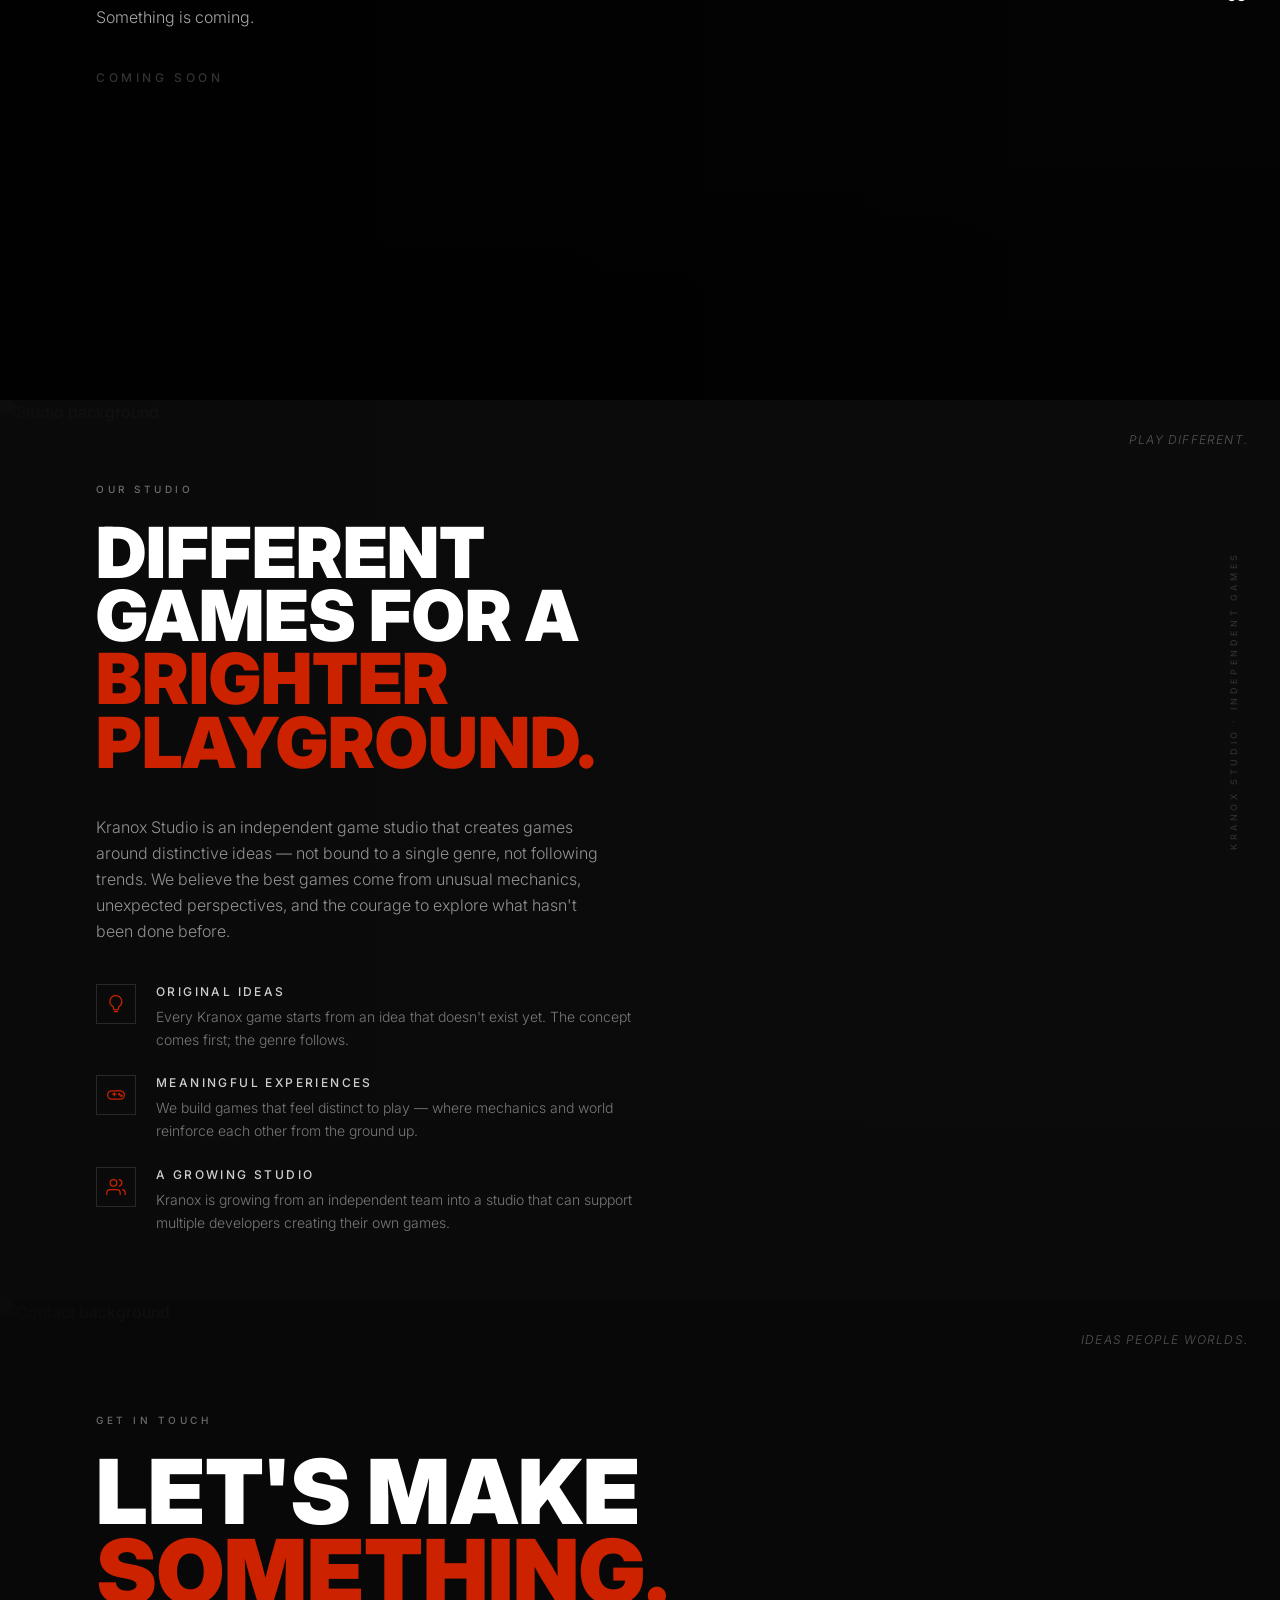
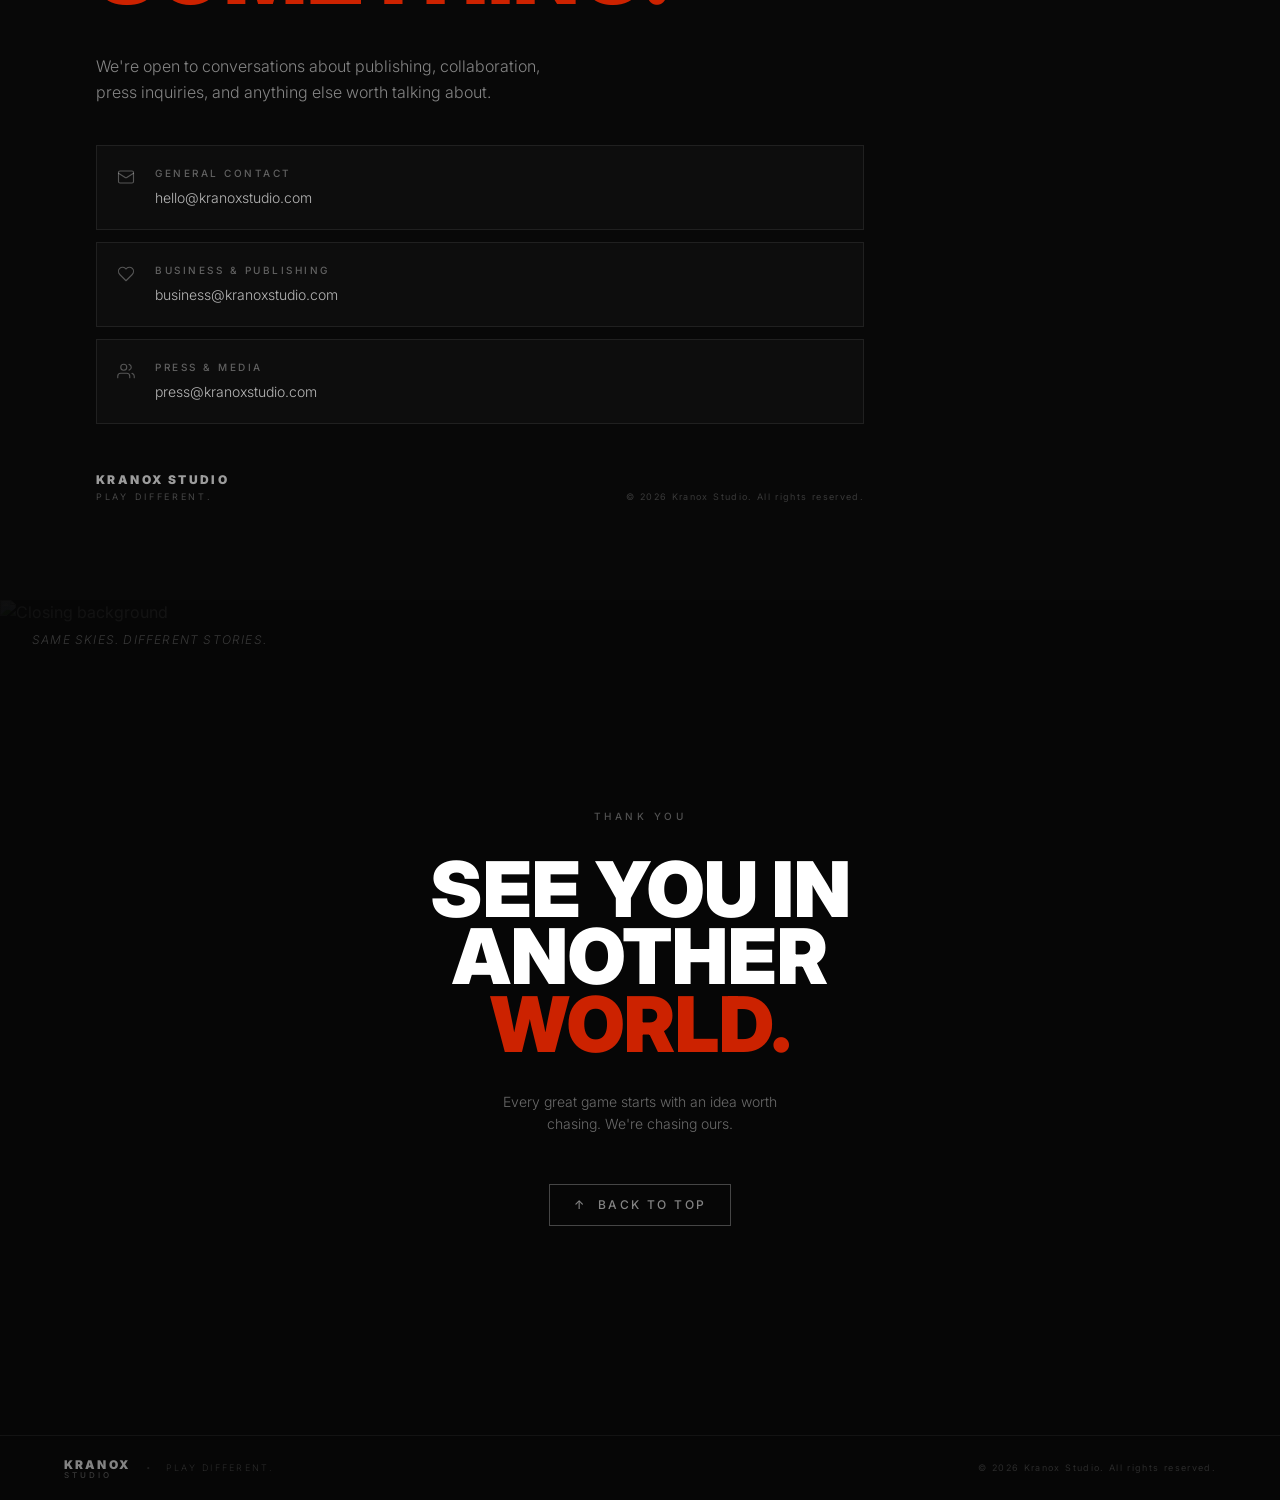
==== commit c90391fc: "update" ====
--- a/index.html
+++ b/index.html
@@ -25,7 +25,7 @@
     <meta name="robots" content="noindex, nofollow">
     <meta property="og:title" content="Figma Make App">
     <meta property="og:description" content="Showcases indie games and the creative vision of Kranox Studio, providing an engaging platform for gamers and fans to explore projects and updates.">
-    <script type="module" crossorigin src="/assets/index-OeFZvUSN.js"></script>
+    <script type="module" crossorigin src="/assets/index-BLjO4AaA.js"></script>
     <link rel="stylesheet" crossorigin href="/assets/index-DI3k0BBK.css">
   </head>
   <body>
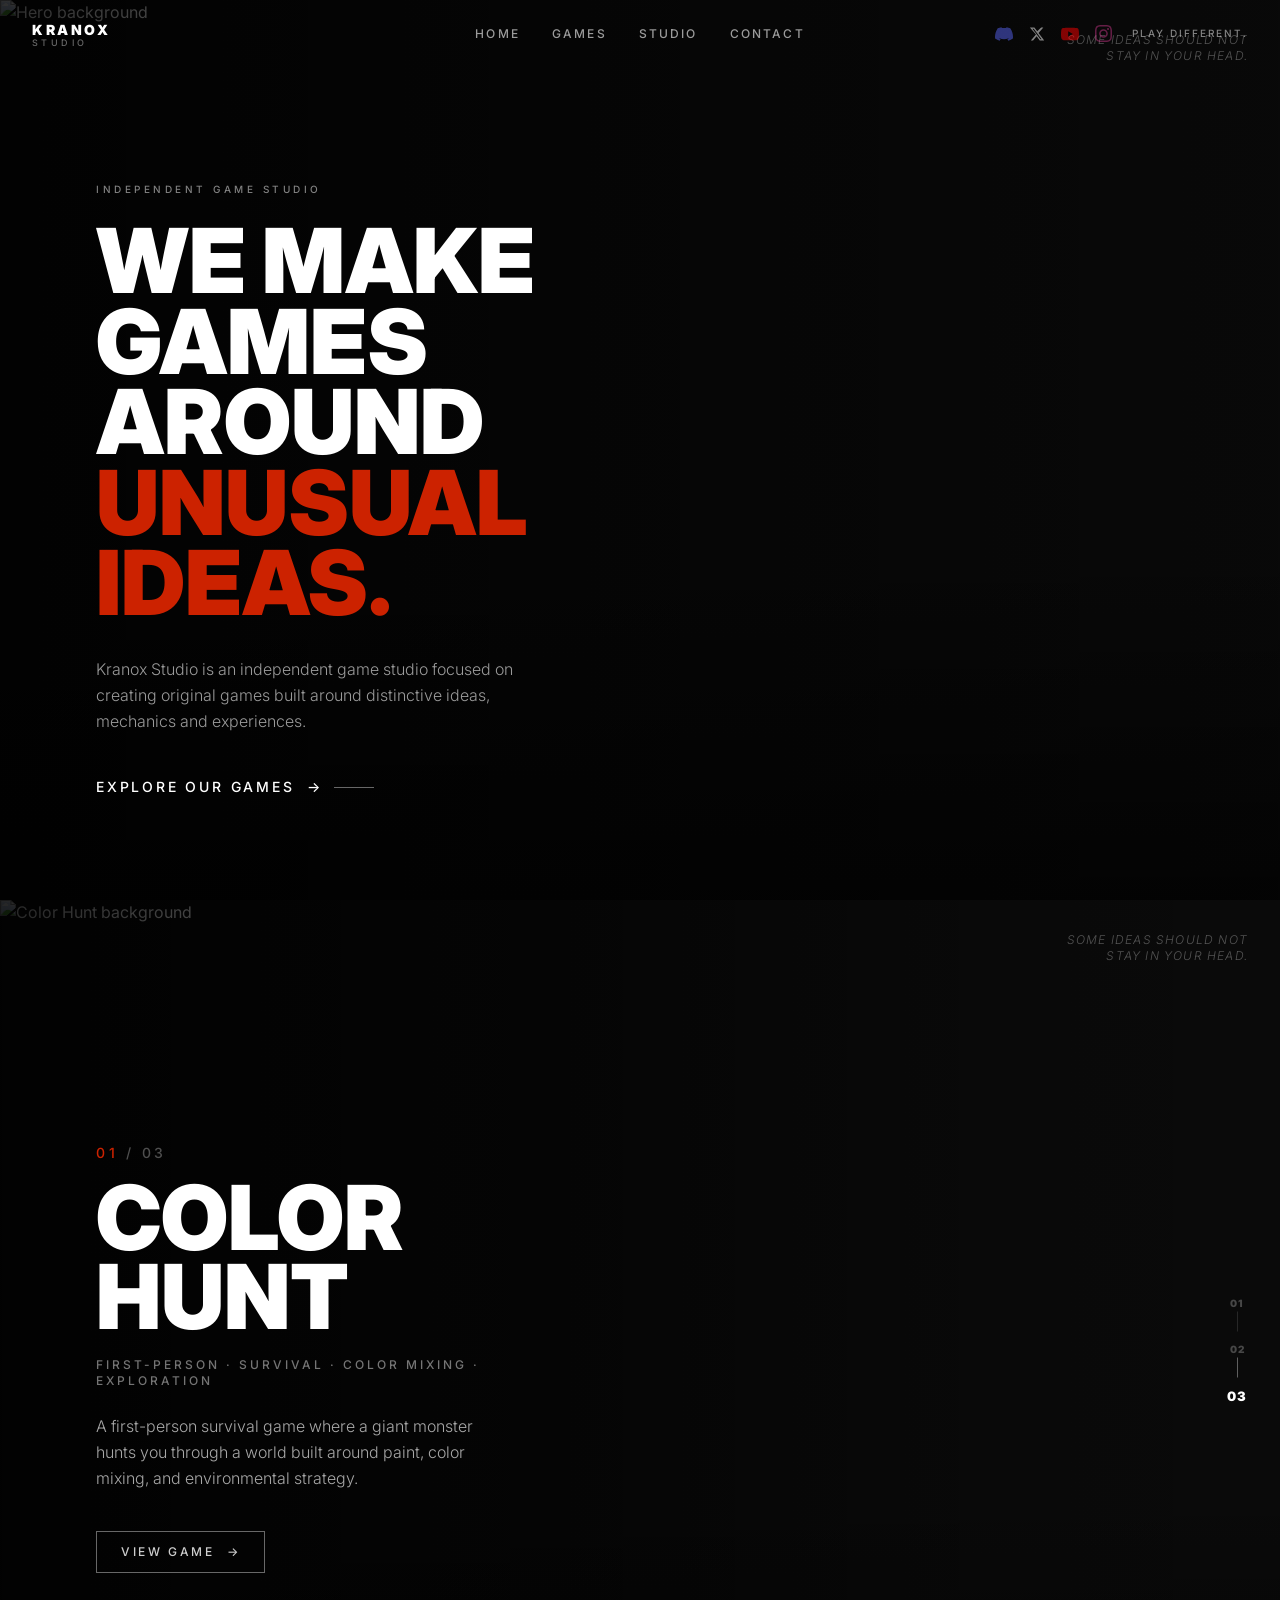
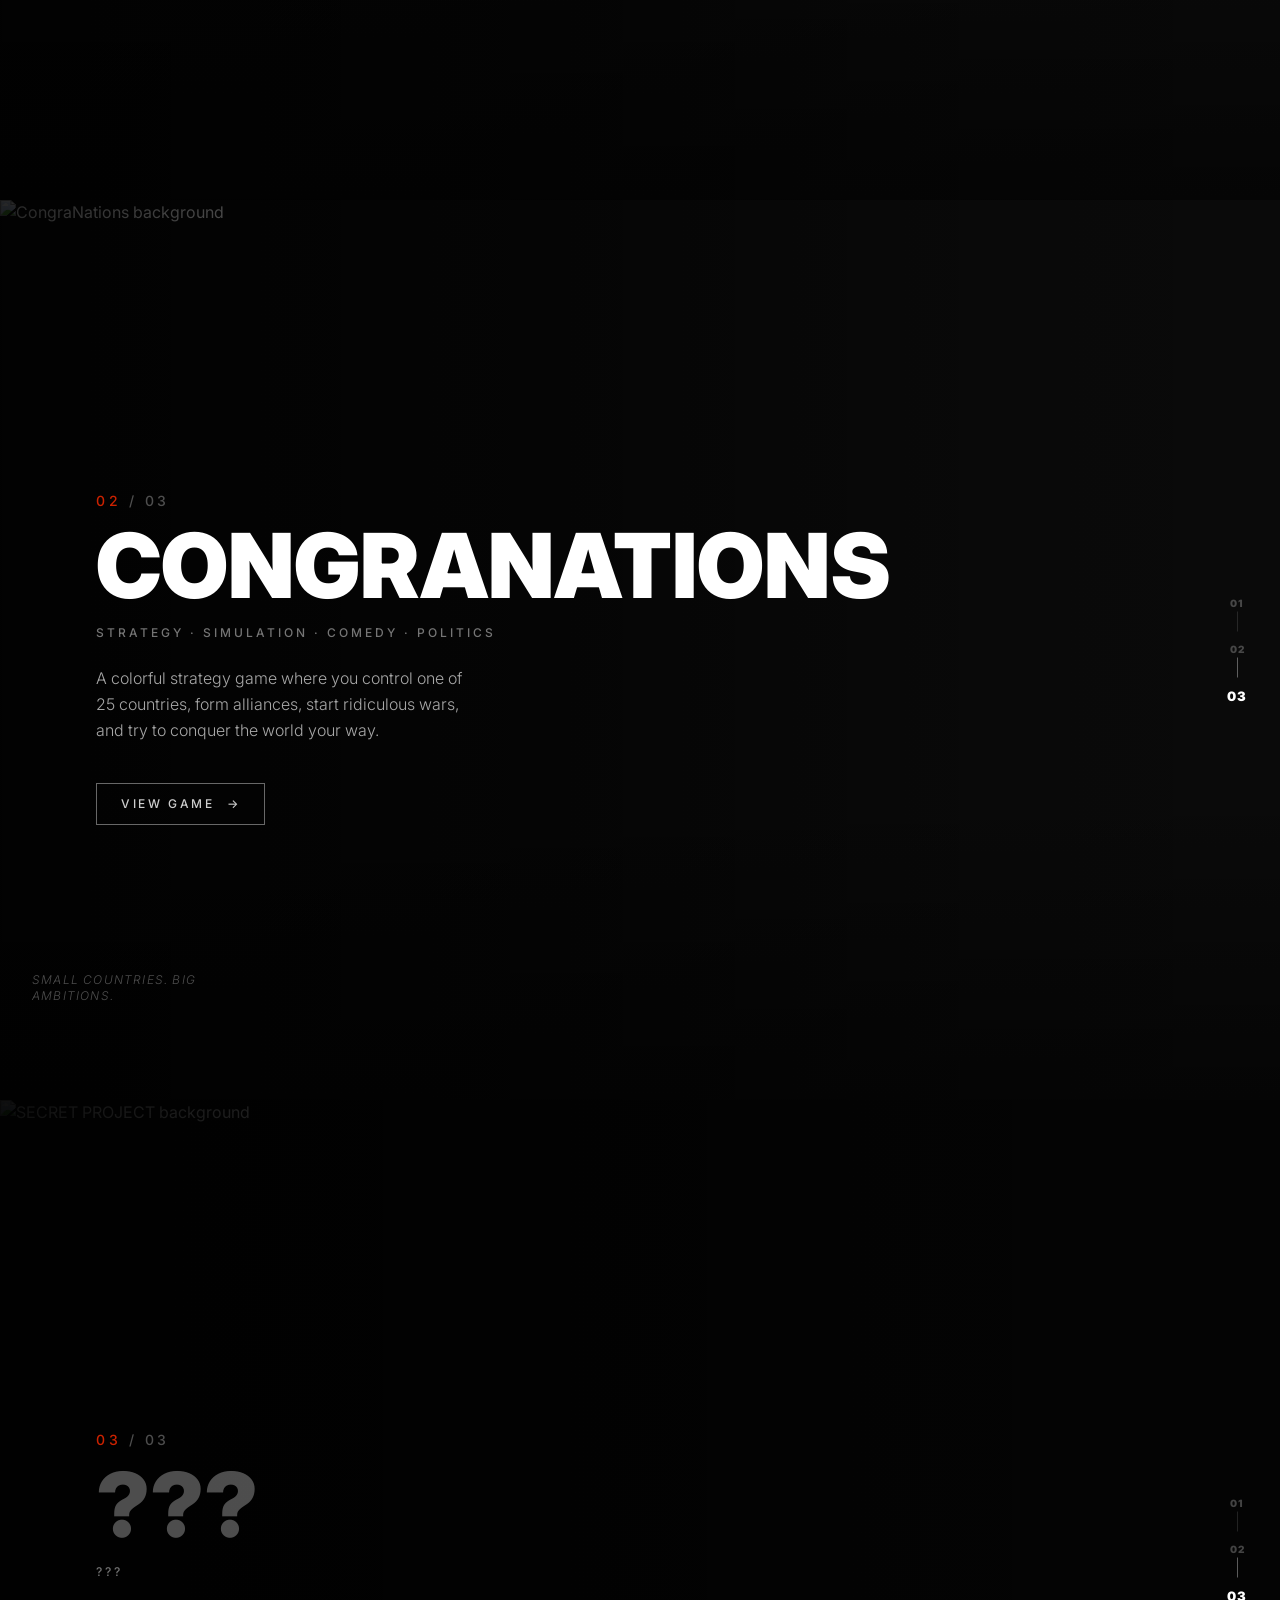
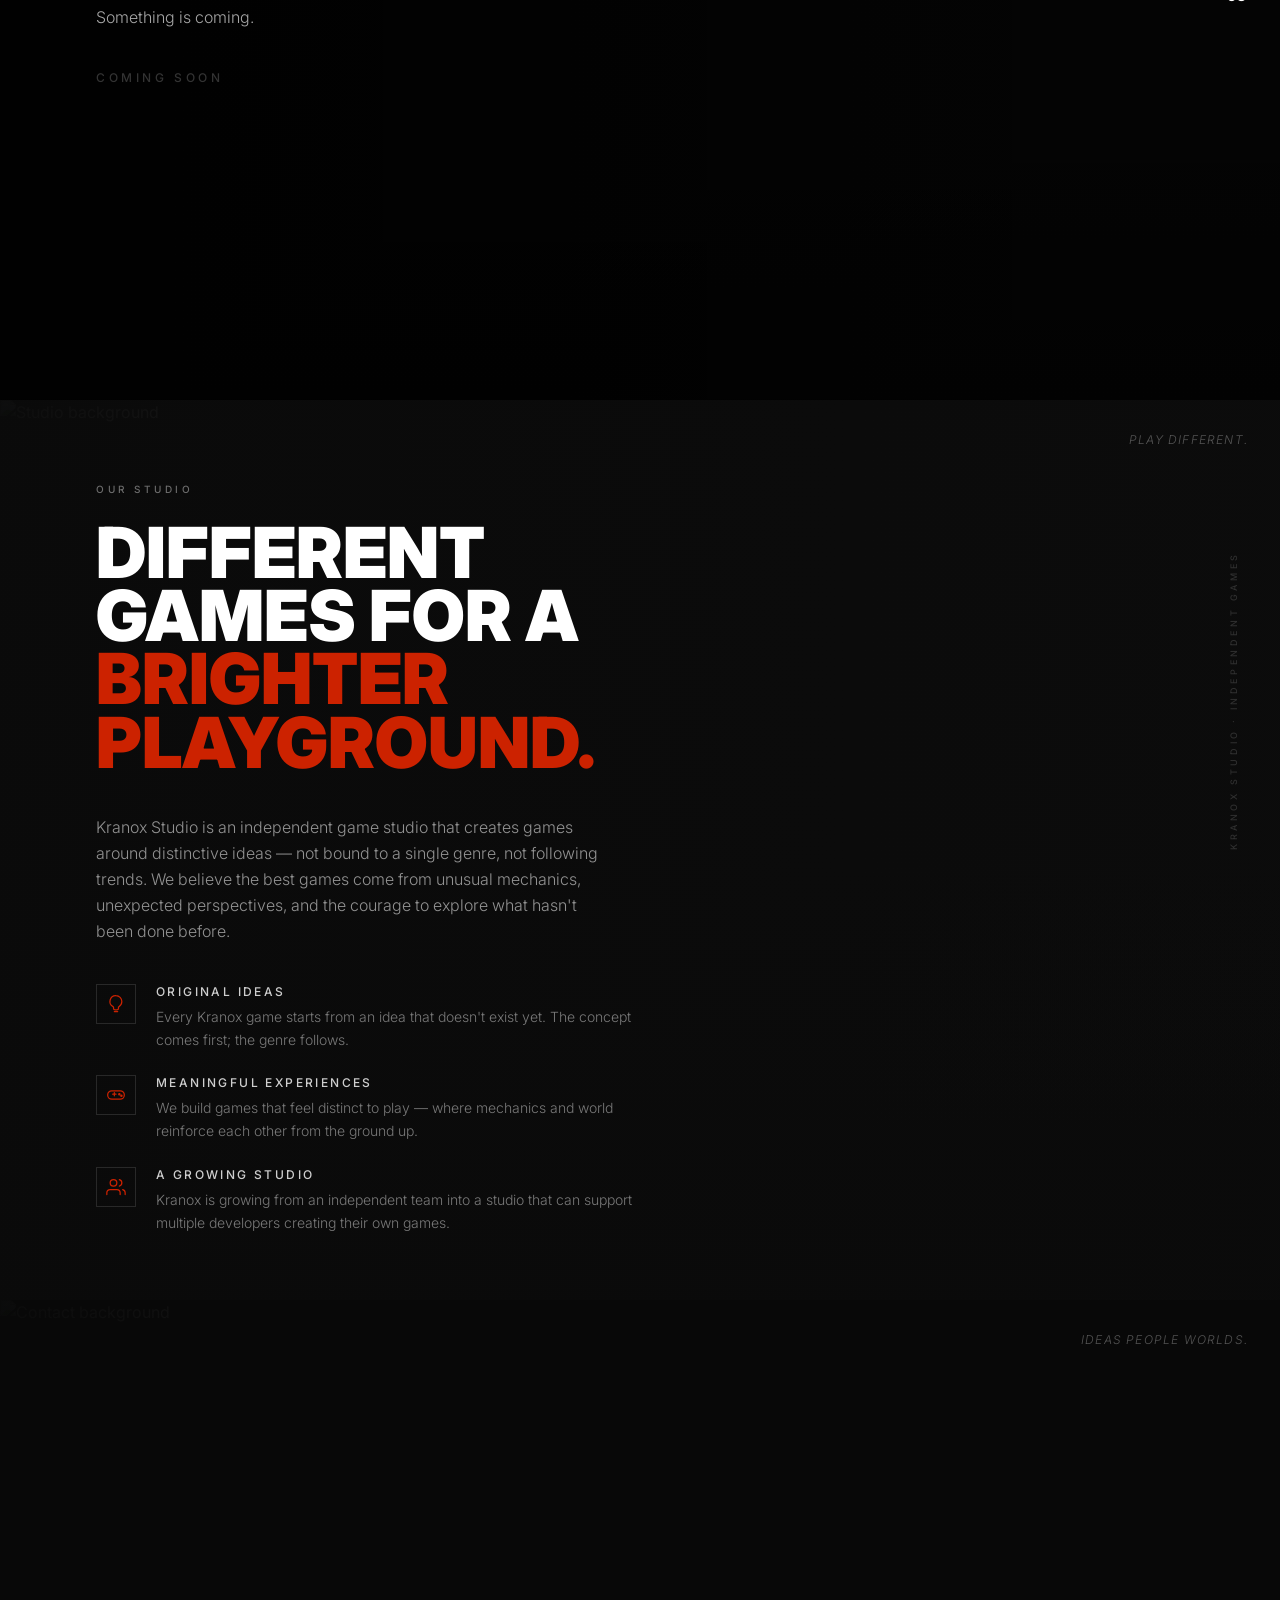
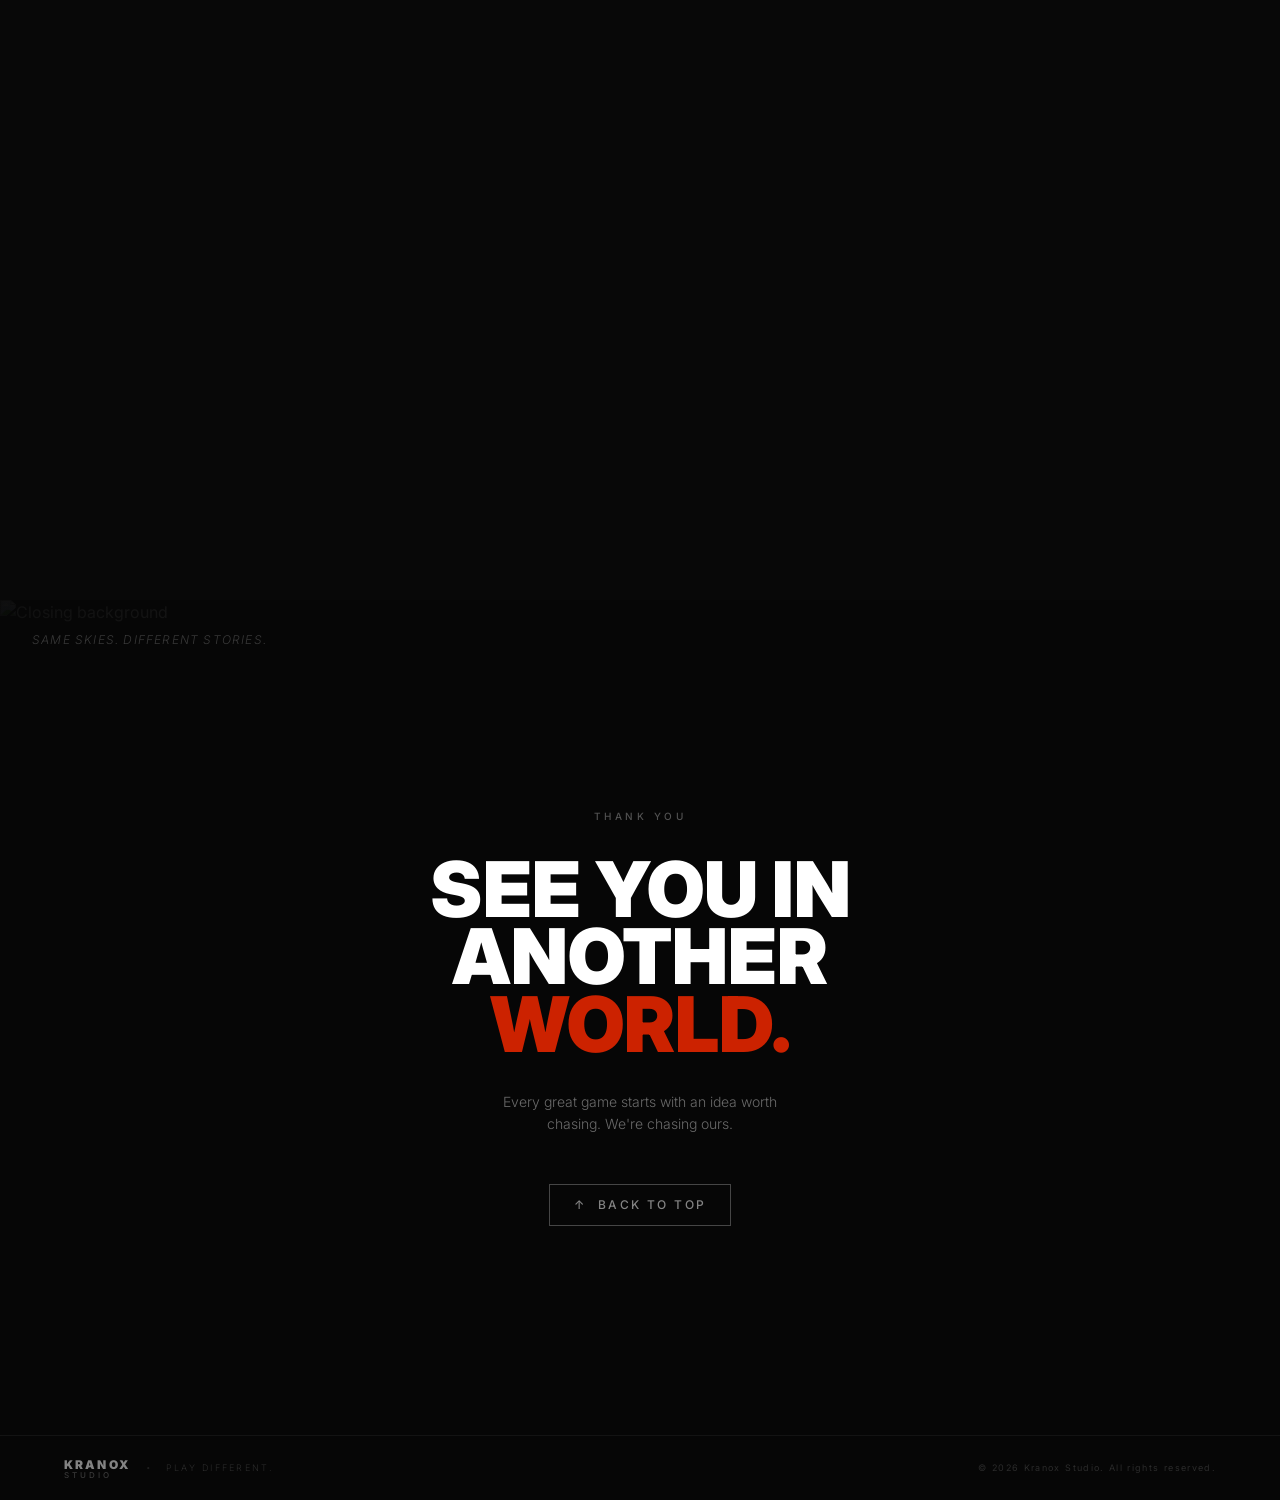
==== commit f82e1405: "Update" ====
--- a/index.html
+++ b/index.html
@@ -25,7 +25,7 @@
     <meta name="robots" content="noindex, nofollow">
     <meta property="og:title" content="Figma Make App">
     <meta property="og:description" content="Showcases indie games and the creative vision of Kranox Studio, providing an engaging platform for gamers and fans to explore projects and updates.">
-    <script type="module" crossorigin src="/assets/index-BLjO4AaA.js"></script>
+    <script type="module" crossorigin src="/assets/index-B79W9NTi.js"></script>
     <link rel="stylesheet" crossorigin href="/assets/index-DI3k0BBK.css">
   </head>
   <body>
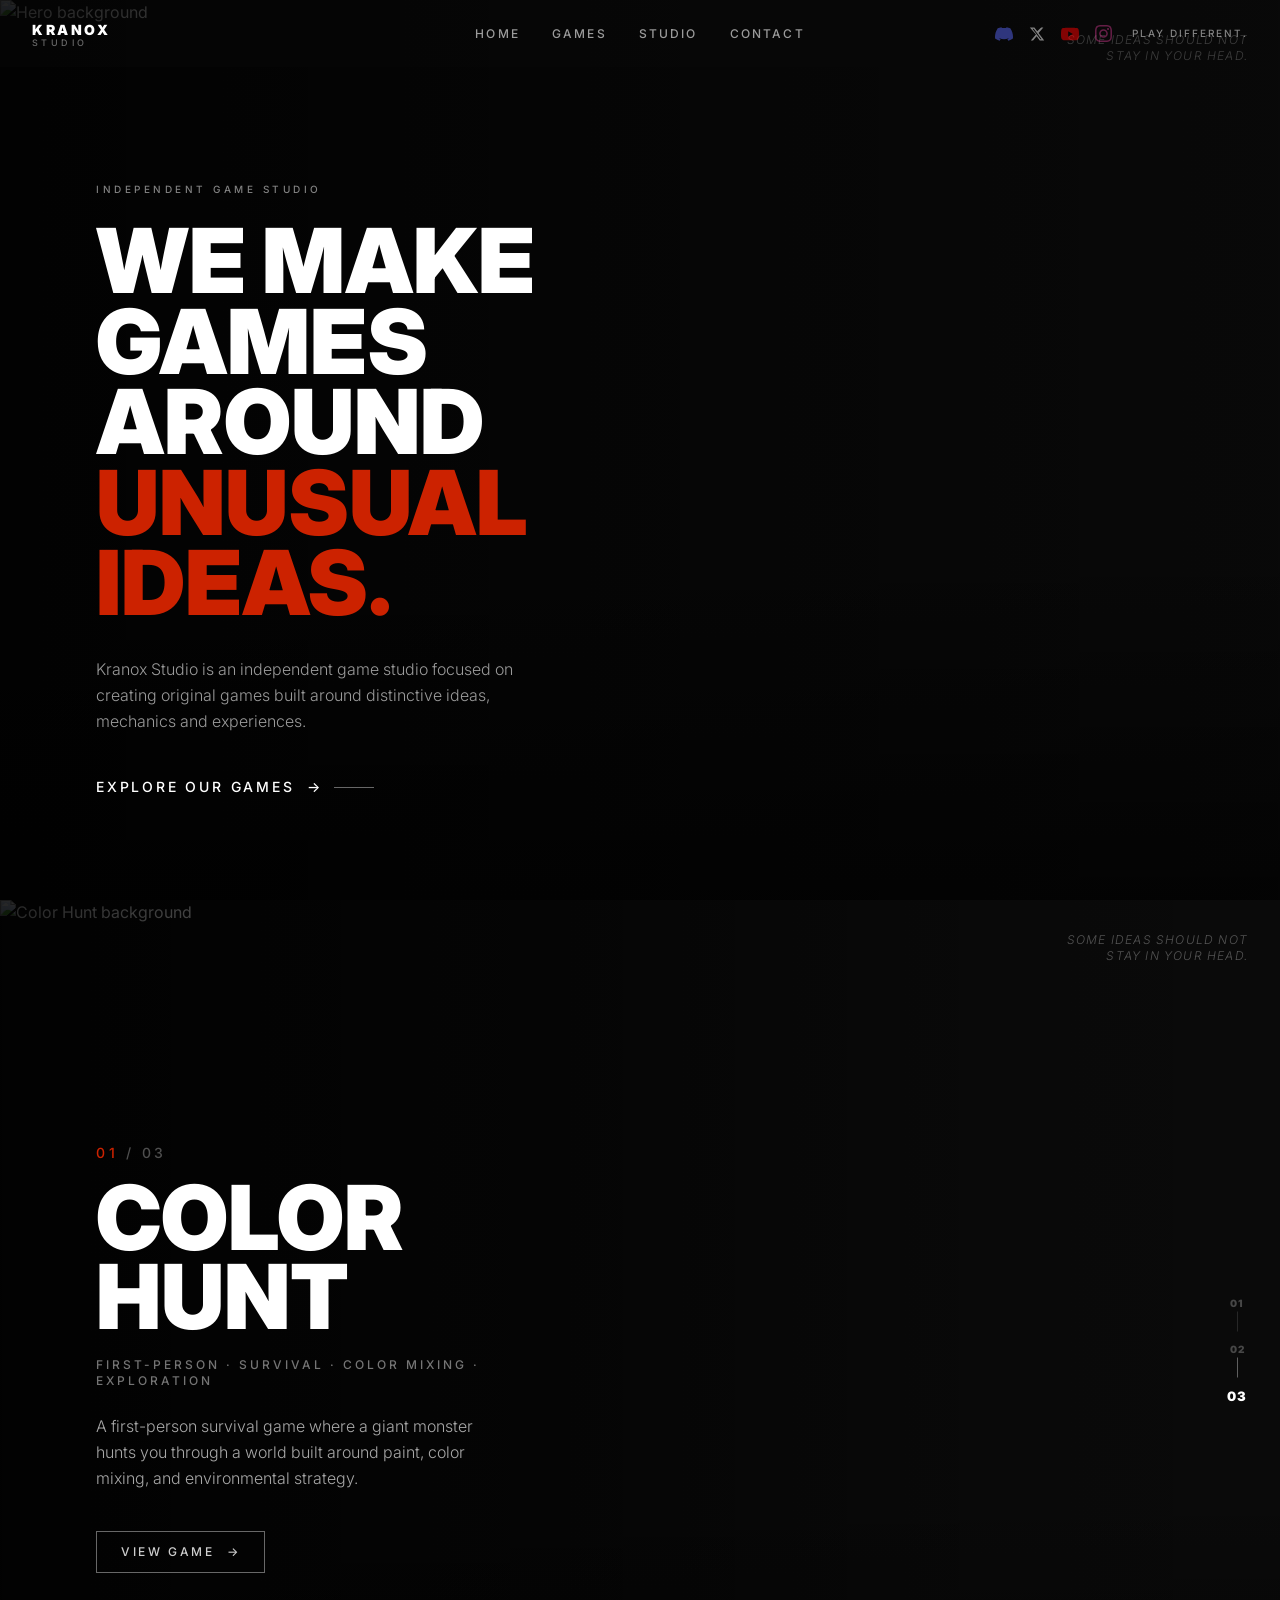
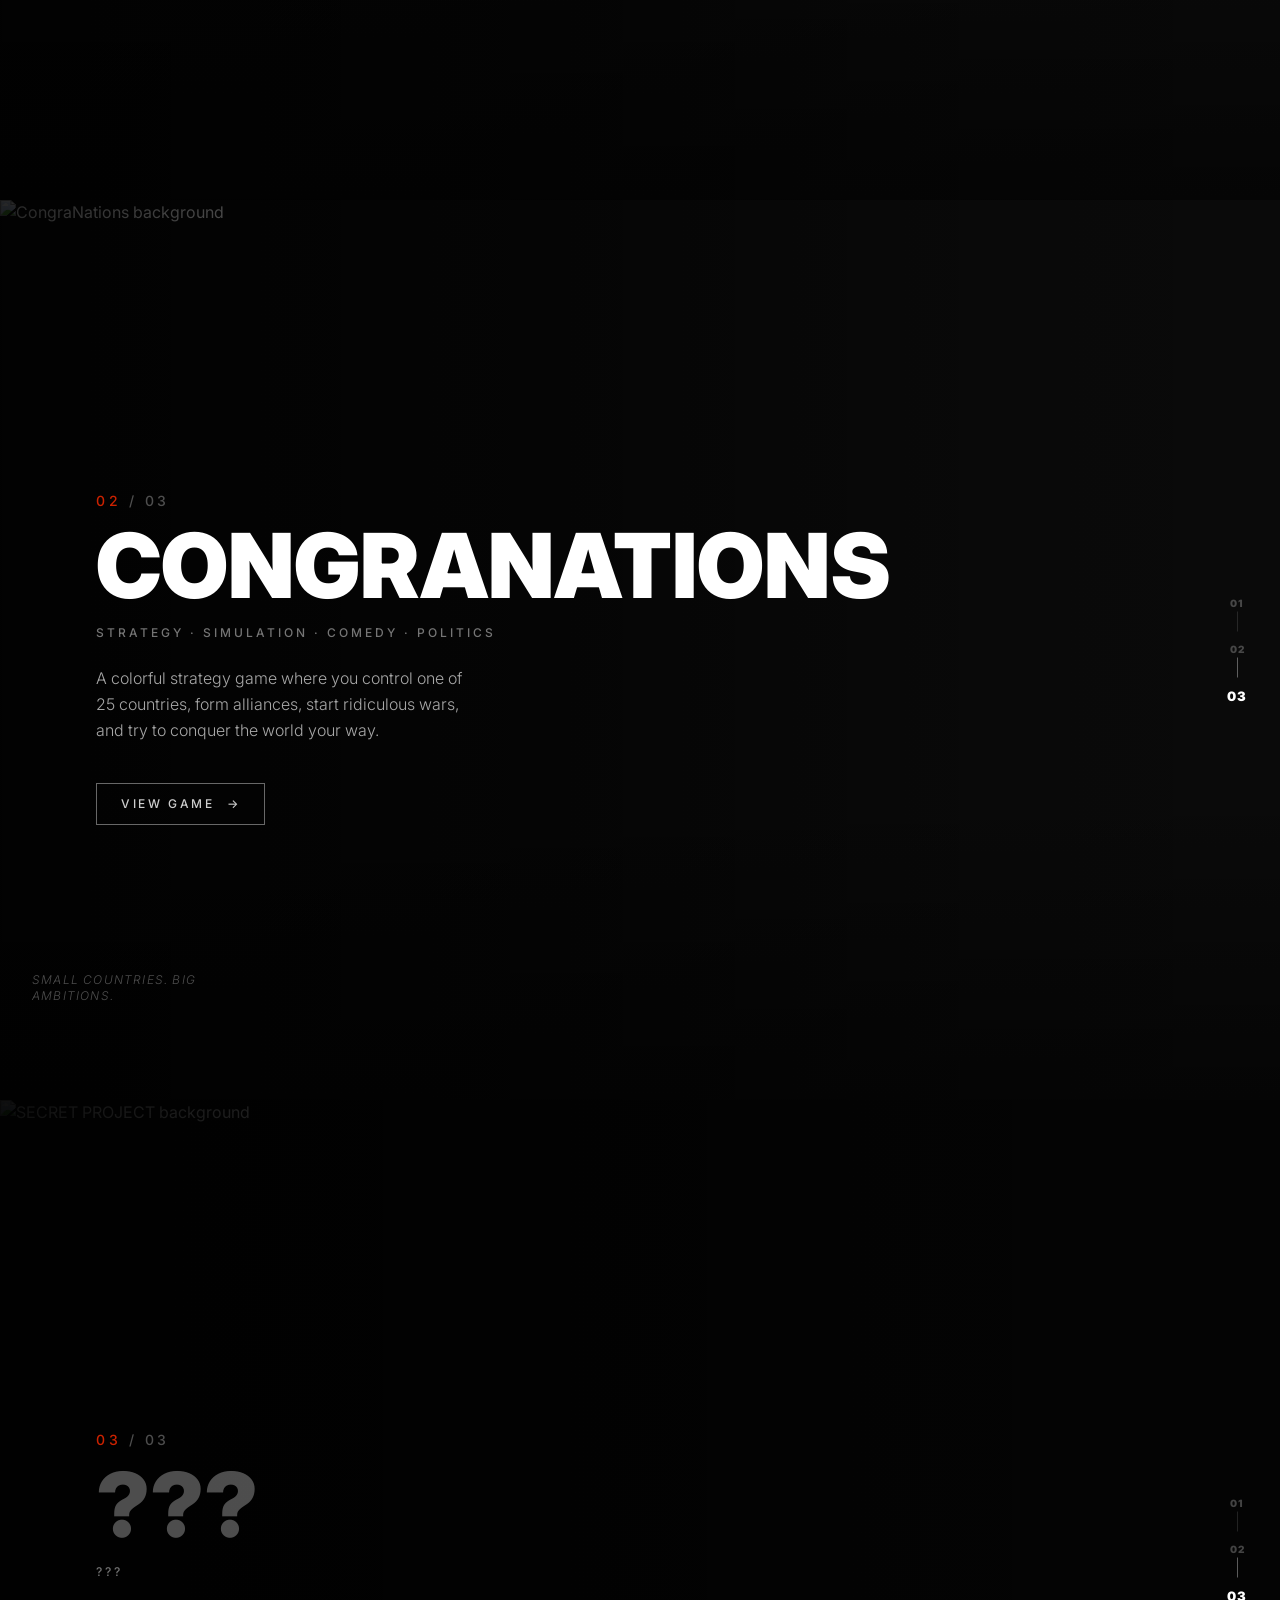
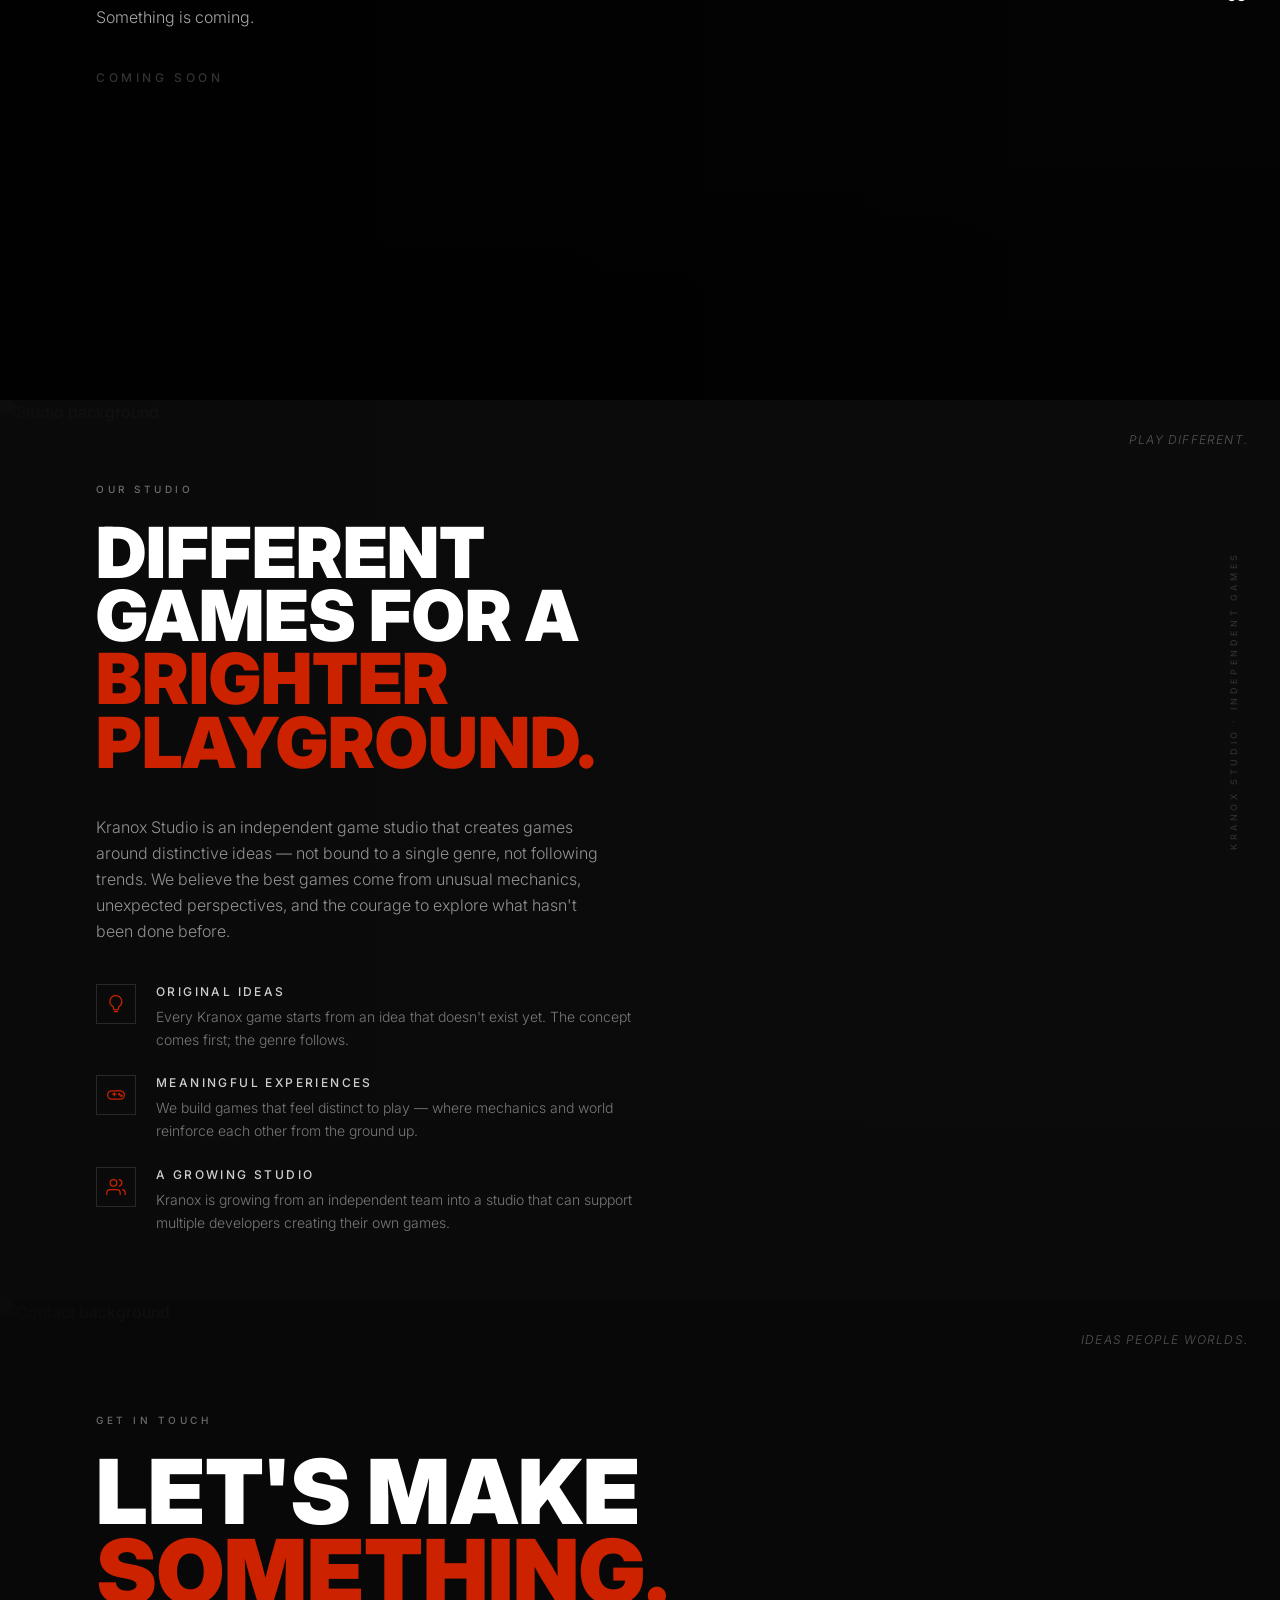
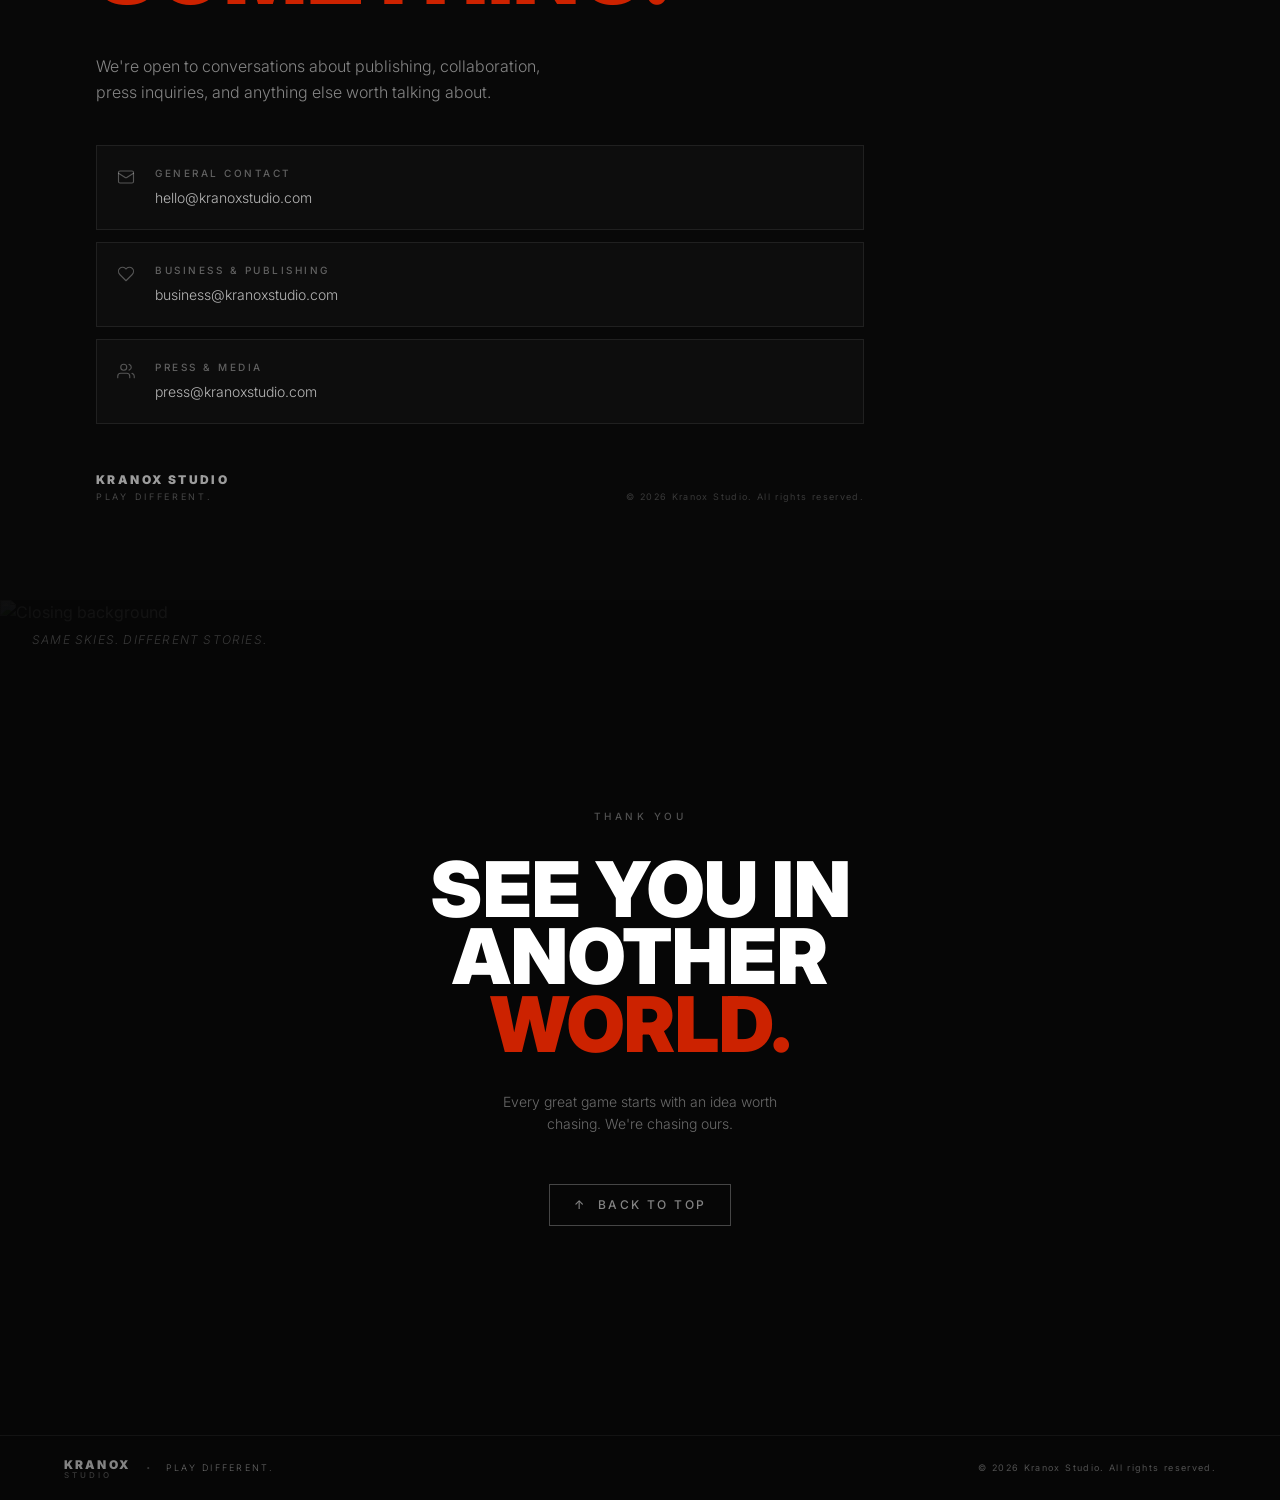
==== commit f1bb6579: "Update" ====
--- a/index.html
+++ b/index.html
@@ -4,7 +4,7 @@
     
     <meta charset="UTF-8" />
     <meta name="viewport" content="width=device-width, initial-scale=1.0" />
-    <title>Figma Make App</title>
+    <title>Kranox Studio</title>
     
     <link rel="icon" href="/favicon.svg" type="image/svg+xml" />
     <script>
@@ -23,10 +23,10 @@
     </script>
     <meta name="description" content="Showcases indie games and the creative vision of Kranox Studio, providing an engaging platform for gamers and fans to explore projects and updates.">
     <meta name="robots" content="noindex, nofollow">
-    <meta property="og:title" content="Figma Make App">
+    <meta property="og:title" content="Kranox Studio">
     <meta property="og:description" content="Showcases indie games and the creative vision of Kranox Studio, providing an engaging platform for gamers and fans to explore projects and updates.">
-    <script type="module" crossorigin src="/assets/index-B79W9NTi.js"></script>
-    <link rel="stylesheet" crossorigin href="/assets/index-DI3k0BBK.css">
+    <script type="module" crossorigin src="/assets/index-CG4E1nxC.js"></script>
+    <link rel="stylesheet" crossorigin href="/assets/index-DEEnWvly.css">
   </head>
   <body>
     
--- a/assets/index-DEEnWvly.css
+++ b/assets/index-DEEnWvly.css
@@ -0,0 +1 @@
+@import "https://fonts.googleapis.com/css2?family=Inter:ital,wght@0,300;0,400;0,500;0,600;0,700;0,900;1,300;1,400;1,500&display=swap";@layer components;@layer properties{@supports (((-webkit-hyphens:none)) and (not (margin-trim:inline))) or ((-moz-orient:inline) and (not (color:rgb(from red r g b)))){*,:before,:after,::backdrop{--tw-translate-x:0;--tw-translate-y:0;--tw-translate-z:0;--tw-scale-x:1;--tw-scale-y:1;--tw-scale-z:1;--tw-rotate-x:initial;--tw-rotate-y:initial;--tw-rotate-z:initial;--tw-skew-x:initial;--tw-skew-y:initial;--tw-border-style:solid;--tw-leading:initial;--tw-font-weight:initial;--tw-tracking:initial;--tw-blur:initial;--tw-brightness:initial;--tw-contrast:initial;--tw-grayscale:initial;--tw-hue-rotate:initial;--tw-invert:initial;--tw-opacity:initial;--tw-saturate:initial;--tw-sepia:initial;--tw-drop-shadow:initial;--tw-drop-shadow-color:initial;--tw-drop-shadow-alpha:100%;--tw-drop-shadow-size:initial;--tw-backdrop-blur:initial;--tw-backdrop-brightness:initial;--tw-backdrop-contrast:initial;--tw-backdrop-grayscale:initial;--tw-backdrop-hue-rotate:initial;--tw-backdrop-invert:initial;--tw-backdrop-opacity:initial;--tw-backdrop-saturate:initial;--tw-backdrop-sepia:initial;--tw-duration:initial;--tw-ease:initial}}}@layer theme{:root,:host{--font-sans:"Inter", sans-serif;--font-mono:ui-monospace, SFMono-Regular, Menlo, Monaco, Consolas, "Liberation Mono", "Courier New", monospace;--color-red-400:oklch(70.4% .191 22.216);--color-amber-400:oklch(82.8% .189 84.429);--color-emerald-400:oklch(76.5% .177 163.223);--color-black:#000;--color-white:#fff;--spacing:.25rem;--container-xs:20rem;--container-sm:24rem;--container-md:28rem;--container-lg:32rem;--container-2xl:42rem;--container-3xl:48rem;--container-4xl:56rem;--container-5xl:64rem;--container-6xl:72rem;--text-xs:.75rem;--text-xs--line-height:calc(1 / .75);--text-sm:.875rem;--text-sm--line-height:calc(1.25 / .875);--text-base:1rem;--text-base--line-height:calc(1.5 / 1);--text-lg:1.125rem;--text-lg--line-height:calc(1.75 / 1.125);--text-xl:1.25rem;--text-xl--line-height:calc(1.75 / 1.25);--text-2xl:1.5rem;--text-2xl--line-height:calc(2 / 1.5);--text-3xl:1.875rem;--text-3xl--line-height:calc(2.25 / 1.875);--text-4xl:2.25rem;--text-4xl--line-height:calc(2.5 / 2.25);--text-5xl:3rem;--text-5xl--line-height:1;--text-6xl:3.75rem;--text-6xl--line-height:1;--font-weight-light:300;--font-weight-medium:500;--font-weight-semibold:600;--font-weight-bold:700;--font-weight-black:900;--tracking-wide:.025em;--tracking-widest:.1em;--leading-tight:1.25;--leading-snug:1.375;--leading-relaxed:1.625;--ease-in-out:cubic-bezier(.4, 0, .2, 1);--default-transition-duration:.15s;--default-transition-timing-function:cubic-bezier(.4, 0, .2, 1);--default-font-family:var(--font-sans);--default-mono-font-family:var(--font-mono);--color-bg:#0a0a0a;--color-fg:#fff;--color-fg-muted:#888;--color-accent:#c20;--color-card:#111;--color-border:#ffffff1f}}@layer base{*,:after,:before,::backdrop{box-sizing:border-box;border:0 solid;margin:0;padding:0}::file-selector-button{box-sizing:border-box;border:0 solid;margin:0;padding:0}html,:host{-webkit-text-size-adjust:100%;tab-size:4;line-height:1.5;font-family:var(--default-font-family,ui-sans-serif, system-ui, sans-serif, "Apple Color Emoji", "Segoe UI Emoji", "Segoe UI Symbol", "Noto Color Emoji");font-feature-settings:var(--default-font-feature-settings,normal);font-variation-settings:var(--default-font-variation-settings,normal);-webkit-tap-highlight-color:transparent}hr{height:0;color:inherit;border-top-width:1px}abbr:where([title]){-webkit-text-decoration:underline dotted;text-decoration:underline dotted}h1,h2,h3,h4,h5,h6{font-size:inherit;font-weight:inherit}a{color:inherit;-webkit-text-decoration:inherit;-webkit-text-decoration:inherit;-webkit-text-decoration:inherit;-webkit-text-decoration:inherit;text-decoration:inherit}b,strong{font-weight:bolder}code,kbd,samp,pre{font-family:var(--default-mono-font-family,ui-monospace, SFMono-Regular, Menlo, Monaco, Consolas, "Liberation Mono", "Courier New", monospace);font-feature-settings:var(--default-mono-font-feature-settings,normal);font-variation-settings:var(--default-mono-font-variation-settings,normal);font-size:1em}small{font-size:80%}sub,sup{vertical-align:baseline;font-size:75%;line-height:0;position:relative}sub{bottom:-.25em}sup{top:-.5em}table{text-indent:0;border-color:inherit;border-collapse:collapse}:-moz-focusring{outline:auto}progress{vertical-align:baseline}summary{display:list-item}ol,ul,menu{list-style:none}img,svg,video,canvas,audio,iframe,embed,object{vertical-align:middle;display:block}img,video{max-width:100%;height:auto}button,input,select,optgroup,textarea{font:inherit;font-feature-settings:inherit;font-variation-settings:inherit;letter-spacing:inherit;color:inherit;opacity:1;background-color:#0000;border-radius:0}::file-selector-button{font:inherit;font-feature-settings:inherit;font-variation-settings:inherit;letter-spacing:inherit;color:inherit;opacity:1;background-color:#0000;border-radius:0}:where(select:is([multiple],[size])) optgroup{font-weight:bolder}:where(select:is([multiple],[size])) optgroup option{padding-inline-start:20px}::file-selector-button{margin-inline-end:4px}::placeholder{opacity:1}@supports (not ((-webkit-appearance:-apple-pay-button))) or (contain-intrinsic-size:1px){::placeholder{color:currentColor}@supports (color:color-mix(in lab, red, red)){::placeholder{color:color-mix(in oklab, currentcolor 50%, transparent)}}}textarea{resize:vertical}::-webkit-search-decoration{-webkit-appearance:none}::-webkit-date-and-time-value{min-height:1lh;text-align:inherit}::-webkit-datetime-edit{display:inline-flex}::-webkit-datetime-edit-fields-wrapper{padding:0}::-webkit-datetime-edit{padding-block:0}::-webkit-datetime-edit-year-field{padding-block:0}::-webkit-datetime-edit-month-field{padding-block:0}::-webkit-datetime-edit-day-field{padding-block:0}::-webkit-datetime-edit-hour-field{padding-block:0}::-webkit-datetime-edit-minute-field{padding-block:0}::-webkit-datetime-edit-second-field{padding-block:0}::-webkit-datetime-edit-millisecond-field{padding-block:0}::-webkit-datetime-edit-meridiem-field{padding-block:0}::-webkit-calendar-picker-indicator{line-height:1}:-moz-ui-invalid{box-shadow:none}button,input:where([type=button],[type=reset],[type=submit]){appearance:button}::file-selector-button{appearance:button}::-webkit-inner-spin-button{height:auto}::-webkit-outer-spin-button{height:auto}[hidden]:where(:not([hidden=until-found])){display:none!important}}@layer utilities{.pointer-events-none{pointer-events:none}.visible{visibility:visible}.absolute{position:absolute}.fixed{position:fixed}.relative{position:relative}.static{position:static}.sticky{position:sticky}.inset-0{inset:calc(var(--spacing) * 0)}.start{inset-inline-start:var(--spacing)}.top-0{top:calc(var(--spacing) * 0)}.top-1\/2{top:50%}.top-8{top:calc(var(--spacing) * 8)}.right-0{right:calc(var(--spacing) * 0)}.right-3{right:calc(var(--spacing) * 3)}.right-8{right:calc(var(--spacing) * 8)}.right-10{right:calc(var(--spacing) * 10)}.-bottom-0\.5{bottom:calc(var(--spacing) * -.5)}.bottom-0{bottom:calc(var(--spacing) * 0)}.bottom-8{bottom:calc(var(--spacing) * 8)}.bottom-24{bottom:calc(var(--spacing) * 24)}.left-0{left:calc(var(--spacing) * 0)}.left-1\/2{left:50%}.left-3{left:calc(var(--spacing) * 3)}.left-8{left:calc(var(--spacing) * 8)}.z-10{z-index:10}.z-20{z-index:20}.z-50{z-index:50}.z-\[1\]{z-index:1}.z-\[2\]{z-index:2}.container{width:100%}@media (width>=40rem){.container{max-width:40rem}}@media (width>=48rem){.container{max-width:48rem}}@media (width>=64rem){.container{max-width:64rem}}@media (width>=80rem){.container{max-width:80rem}}@media (width>=96rem){.container{max-width:96rem}}.mx-auto{margin-inline:auto}.-mt-0\.5{margin-top:calc(var(--spacing) * -.5)}.mt-0\.5{margin-top:calc(var(--spacing) * .5)}.mt-1{margin-top:calc(var(--spacing) * 1)}.mt-2{margin-top:calc(var(--spacing) * 2)}.mt-5{margin-top:calc(var(--spacing) * 5)}.mt-6{margin-top:calc(var(--spacing) * 6)}.mt-10{margin-top:calc(var(--spacing) * 10)}.mt-14{margin-top:calc(var(--spacing) * 14)}.mt-20{margin-top:calc(var(--spacing) * 20)}.mt-auto{margin-top:auto}.mb-1{margin-bottom:calc(var(--spacing) * 1)}.mb-1\.5{margin-bottom:calc(var(--spacing) * 1.5)}.mb-2{margin-bottom:calc(var(--spacing) * 2)}.mb-3{margin-bottom:calc(var(--spacing) * 3)}.mb-4{margin-bottom:calc(var(--spacing) * 4)}.mb-5{margin-bottom:calc(var(--spacing) * 5)}.mb-6{margin-bottom:calc(var(--spacing) * 6)}.mb-8{margin-bottom:calc(var(--spacing) * 8)}.mb-10{margin-bottom:calc(var(--spacing) * 10)}.mb-12{margin-bottom:calc(var(--spacing) * 12)}.mb-14{margin-bottom:calc(var(--spacing) * 14)}.ml-3{margin-left:calc(var(--spacing) * 3)}.ml-auto{margin-left:auto}.block{display:block}.flex{display:flex}.grid{display:grid}.hidden{display:none}.inline{display:inline}.inline-flex{display:inline-flex}.h-1\.5{height:calc(var(--spacing) * 1.5)}.h-2{height:calc(var(--spacing) * 2)}.h-8{height:calc(var(--spacing) * 8)}.h-10{height:calc(var(--spacing) * 10)}.h-dvh{height:100dvh}.h-full{height:100%}.h-px{height:1px}.h-screen{height:100vh}.min-h-screen{min-height:100vh}.w-1{width:calc(var(--spacing) * 1)}.w-1\.5{width:calc(var(--spacing) * 1.5)}.w-5{width:calc(var(--spacing) * 5)}.w-10{width:calc(var(--spacing) * 10)}.w-\[45\%\]{width:45%}.w-full{width:100%}.w-px{width:1px}.max-w-2xl{max-width:var(--container-2xl)}.max-w-3xl{max-width:var(--container-3xl)}.max-w-4xl{max-width:var(--container-4xl)}.max-w-5xl{max-width:var(--container-5xl)}.max-w-6xl{max-width:var(--container-6xl)}.max-w-lg{max-width:var(--container-lg)}.max-w-md{max-width:var(--container-md)}.max-w-sm{max-width:var(--container-sm)}.max-w-xs{max-width:var(--container-xs)}.flex-1{flex:1}.flex-shrink-0{flex-shrink:0}.grow{flex-grow:1}.origin-left{transform-origin:0}.-translate-x-1\/2{--tw-translate-x:calc(calc(1 / 2 * 100%) * -1);translate:var(--tw-translate-x) var(--tw-translate-y)}.-translate-y-1\/2{--tw-translate-y:calc(calc(1 / 2 * 100%) * -1);translate:var(--tw-translate-x) var(--tw-translate-y)}.scale-x-0{--tw-scale-x:0%;scale:var(--tw-scale-x) var(--tw-scale-y)}.transform{transform:var(--tw-rotate-x,) var(--tw-rotate-y,) var(--tw-rotate-z,) var(--tw-skew-x,) var(--tw-skew-y,)}.cursor-pointer{cursor:pointer}.grid-cols-1{grid-template-columns:repeat(1,minmax(0,1fr))}.grid-cols-2{grid-template-columns:repeat(2,minmax(0,1fr))}.flex-col{flex-direction:column}.flex-wrap{flex-wrap:wrap}.items-baseline{align-items:baseline}.items-center{align-items:center}.items-start{align-items:flex-start}.justify-between{justify-content:space-between}.justify-center{justify-content:center}.gap-0{gap:calc(var(--spacing) * 0)}.gap-1{gap:calc(var(--spacing) * 1)}.gap-1\.5{gap:calc(var(--spacing) * 1.5)}.gap-2{gap:calc(var(--spacing) * 2)}.gap-3{gap:calc(var(--spacing) * 3)}.gap-4{gap:calc(var(--spacing) * 4)}.gap-5{gap:calc(var(--spacing) * 5)}.gap-6{gap:calc(var(--spacing) * 6)}.gap-7{gap:calc(var(--spacing) * 7)}.gap-8{gap:calc(var(--spacing) * 8)}.gap-14{gap:calc(var(--spacing) * 14)}.gap-16{gap:calc(var(--spacing) * 16)}.gap-x-12{column-gap:calc(var(--spacing) * 12)}.overflow-hidden{overflow:hidden}.rounded-full{border-radius:3.40282e38px}.border{border-style:var(--tw-border-style);border-width:1px}.border-t{border-top-style:var(--tw-border-style);border-top-width:1px}.border-white\/8{border-color:#ffffff14}@supports (color:color-mix(in lab, red, red)){.border-white\/8{border-color:color-mix(in oklab, var(--color-white) 8%, transparent)}}.border-white\/20{border-color:#fff3}@supports (color:color-mix(in lab, red, red)){.border-white\/20{border-color:color-mix(in oklab, var(--color-white) 20%, transparent)}}.border-white\/25{border-color:#ffffff40}@supports (color:color-mix(in lab, red, red)){.border-white\/25{border-color:color-mix(in oklab, var(--color-white) 25%, transparent)}}.border-white\/30{border-color:#ffffff4d}@supports (color:color-mix(in lab, red, red)){.border-white\/30{border-color:color-mix(in oklab, var(--color-white) 30%, transparent)}}.border-white\/40{border-color:#fff6}@supports (color:color-mix(in lab, red, red)){.border-white\/40{border-color:color-mix(in oklab, var(--color-white) 40%, transparent)}}.bg-\[\#0a0a0a\]{background-color:#0a0a0a}.bg-amber-400{background-color:var(--color-amber-400)}.bg-black\/60{background-color:#0009}@supports (color:color-mix(in lab, red, red)){.bg-black\/60{background-color:color-mix(in oklab, var(--color-black) 60%, transparent)}}.bg-emerald-400{background-color:var(--color-emerald-400)}.bg-red-400{background-color:var(--color-red-400)}.bg-white\/40{background-color:#fff6}@supports (color:color-mix(in lab, red, red)){.bg-white\/40{background-color:color-mix(in oklab, var(--color-white) 40%, transparent)}}.bg-white\/60{background-color:#fff9}@supports (color:color-mix(in lab, red, red)){.bg-white\/60{background-color:color-mix(in oklab, var(--color-white) 60%, transparent)}}.object-cover{object-fit:cover}.p-1{padding:calc(var(--spacing) * 1)}.p-4{padding:calc(var(--spacing) * 4)}.p-5{padding:calc(var(--spacing) * 5)}.px-3{padding-inline:calc(var(--spacing) * 3)}.px-6{padding-inline:calc(var(--spacing) * 6)}.px-8{padding-inline:calc(var(--spacing) * 8)}.px-16{padding-inline:calc(var(--spacing) * 16)}.py-1\.5{padding-block:calc(var(--spacing) * 1.5)}.py-3{padding-block:calc(var(--spacing) * 3)}.py-4{padding-block:calc(var(--spacing) * 4)}.py-5{padding-block:calc(var(--spacing) * 5)}.py-6{padding-block:calc(var(--spacing) * 6)}.py-8{padding-block:calc(var(--spacing) * 8)}.py-10{padding-block:calc(var(--spacing) * 10)}.py-12{padding-block:calc(var(--spacing) * 12)}.py-14{padding-block:calc(var(--spacing) * 14)}.py-16{padding-block:calc(var(--spacing) * 16)}.py-20{padding-block:calc(var(--spacing) * 20)}.py-24{padding-block:calc(var(--spacing) * 24)}.py-28{padding-block:calc(var(--spacing) * 28)}.pt-3{padding-top:calc(var(--spacing) * 3)}.pt-5{padding-top:calc(var(--spacing) * 5)}.pt-8{padding-top:calc(var(--spacing) * 8)}.pt-10{padding-top:calc(var(--spacing) * 10)}.pt-14{padding-top:calc(var(--spacing) * 14)}.pt-16{padding-top:calc(var(--spacing) * 16)}.pt-20{padding-top:calc(var(--spacing) * 20)}.pb-1{padding-bottom:calc(var(--spacing) * 1)}.pb-2{padding-bottom:calc(var(--spacing) * 2)}.pb-4{padding-bottom:calc(var(--spacing) * 4)}.pb-8{padding-bottom:calc(var(--spacing) * 8)}.pb-16{padding-bottom:calc(var(--spacing) * 16)}.text-center{text-align:center}.text-left{text-align:left}.text-right{text-align:right}.text-2xl{font-size:var(--text-2xl);line-height:var(--tw-leading,var(--text-2xl--line-height))}.text-4xl{font-size:var(--text-4xl);line-height:var(--tw-leading,var(--text-4xl--line-height))}.text-base{font-size:var(--text-base);line-height:var(--tw-leading,var(--text-base--line-height))}.text-lg{font-size:var(--text-lg);line-height:var(--tw-leading,var(--text-lg--line-height))}.text-sm{font-size:var(--text-sm);line-height:var(--tw-leading,var(--text-sm--line-height))}.text-xl{font-size:var(--text-xl);line-height:var(--tw-leading,var(--text-xl--line-height))}.text-xs{font-size:var(--text-xs);line-height:var(--tw-leading,var(--text-xs--line-height))}.text-\[8px\]{font-size:8px}.text-\[9px\]{font-size:9px}.text-\[10px\]{font-size:10px}.leading-\[0\.9\]{--tw-leading:.9;line-height:.9}.leading-\[0\.88\]{--tw-leading:.88;line-height:.88}.leading-none{--tw-leading:1;line-height:1}.leading-relaxed{--tw-leading:var(--leading-relaxed);line-height:var(--leading-relaxed)}.leading-snug{--tw-leading:var(--leading-snug);line-height:var(--leading-snug)}.leading-tight{--tw-leading:var(--leading-tight);line-height:var(--leading-tight)}.font-black{--tw-font-weight:var(--font-weight-black);font-weight:var(--font-weight-black)}.font-bold{--tw-font-weight:var(--font-weight-bold);font-weight:var(--font-weight-bold)}.font-light{--tw-font-weight:var(--font-weight-light);font-weight:var(--font-weight-light)}.font-medium{--tw-font-weight:var(--font-weight-medium);font-weight:var(--font-weight-medium)}.font-semibold{--tw-font-weight:var(--font-weight-semibold);font-weight:var(--font-weight-semibold)}.tracking-\[0\.2em\]{--tw-tracking:.2em;letter-spacing:.2em}.tracking-\[0\.3em\]{--tw-tracking:.3em;letter-spacing:.3em}.tracking-\[0\.4em\]{--tw-tracking:.4em;letter-spacing:.4em}.tracking-\[0\.15em\]{--tw-tracking:.15em;letter-spacing:.15em}.tracking-\[0\.16em\]{--tw-tracking:.16em;letter-spacing:.16em}.tracking-\[0\.18em\]{--tw-tracking:.18em;letter-spacing:.18em}.tracking-\[0\.22em\]{--tw-tracking:.22em;letter-spacing:.22em}.tracking-\[0\.25em\]{--tw-tracking:.25em;letter-spacing:.25em}.tracking-\[0\.35em\]{--tw-tracking:.35em;letter-spacing:.35em}.tracking-\[0\.38em\]{--tw-tracking:.38em;letter-spacing:.38em}.tracking-wide{--tw-tracking:var(--tracking-wide);letter-spacing:var(--tracking-wide)}.tracking-widest{--tw-tracking:var(--tracking-widest);letter-spacing:var(--tracking-widest)}.whitespace-pre-line{white-space:pre-line}.text-amber-400{color:var(--color-amber-400)}.text-emerald-400{color:var(--color-emerald-400)}.text-red-400{color:var(--color-red-400)}.text-white{color:var(--color-white)}.text-white\/10{color:#ffffff1a}@supports (color:color-mix(in lab, red, red)){.text-white\/10{color:color-mix(in oklab, var(--color-white) 10%, transparent)}}.text-white\/15{color:#ffffff26}@supports (color:color-mix(in lab, red, red)){.text-white\/15{color:color-mix(in oklab, var(--color-white) 15%, transparent)}}.text-white\/20{color:#fff3}@supports (color:color-mix(in lab, red, red)){.text-white\/20{color:color-mix(in oklab, var(--color-white) 20%, transparent)}}.text-white\/25{color:#ffffff40}@supports (color:color-mix(in lab, red, red)){.text-white\/25{color:color-mix(in oklab, var(--color-white) 25%, transparent)}}.text-white\/30{color:#ffffff4d}@supports (color:color-mix(in lab, red, red)){.text-white\/30{color:color-mix(in oklab, var(--color-white) 30%, transparent)}}.text-white\/35{color:#ffffff59}@supports (color:color-mix(in lab, red, red)){.text-white\/35{color:color-mix(in oklab, var(--color-white) 35%, transparent)}}.text-white\/40{color:#fff6}@supports (color:color-mix(in lab, red, red)){.text-white\/40{color:color-mix(in oklab, var(--color-white) 40%, transparent)}}.text-white\/45{color:#ffffff73}@supports (color:color-mix(in lab, red, red)){.text-white\/45{color:color-mix(in oklab, var(--color-white) 45%, transparent)}}.text-white\/50{color:#ffffff80}@supports (color:color-mix(in lab, red, red)){.text-white\/50{color:color-mix(in oklab, var(--color-white) 50%, transparent)}}.text-white\/55{color:#ffffff8c}@supports (color:color-mix(in lab, red, red)){.text-white\/55{color:color-mix(in oklab, var(--color-white) 55%, transparent)}}.text-white\/60{color:#fff9}@supports (color:color-mix(in lab, red, red)){.text-white\/60{color:color-mix(in oklab, var(--color-white) 60%, transparent)}}.text-white\/65{color:#ffffffa6}@supports (color:color-mix(in lab, red, red)){.text-white\/65{color:color-mix(in oklab, var(--color-white) 65%, transparent)}}.text-white\/70{color:#ffffffb3}@supports (color:color-mix(in lab, red, red)){.text-white\/70{color:color-mix(in oklab, var(--color-white) 70%, transparent)}}.text-white\/80{color:#fffc}@supports (color:color-mix(in lab, red, red)){.text-white\/80{color:color-mix(in oklab, var(--color-white) 80%, transparent)}}.uppercase{text-transform:uppercase}.italic{font-style:italic}.opacity-25{opacity:.25}.opacity-30{opacity:.3}.opacity-35{opacity:.35}.opacity-50{opacity:.5}.blur{--tw-blur:blur(8px);filter:var(--tw-blur,) var(--tw-brightness,) var(--tw-contrast,) var(--tw-grayscale,) var(--tw-hue-rotate,) var(--tw-invert,) var(--tw-saturate,) var(--tw-sepia,) var(--tw-drop-shadow,)}.filter{filter:var(--tw-blur,) var(--tw-brightness,) var(--tw-contrast,) var(--tw-grayscale,) var(--tw-hue-rotate,) var(--tw-invert,) var(--tw-saturate,) var(--tw-sepia,) var(--tw-drop-shadow,)}.backdrop-filter{-webkit-backdrop-filter:var(--tw-backdrop-blur,) var(--tw-backdrop-brightness,) var(--tw-backdrop-contrast,) var(--tw-backdrop-grayscale,) var(--tw-backdrop-hue-rotate,) var(--tw-backdrop-invert,) var(--tw-backdrop-opacity,) var(--tw-backdrop-saturate,) var(--tw-backdrop-sepia,);backdrop-filter:var(--tw-backdrop-blur,) var(--tw-backdrop-brightness,) var(--tw-backdrop-contrast,) var(--tw-backdrop-grayscale,) var(--tw-backdrop-hue-rotate,) var(--tw-backdrop-invert,) var(--tw-backdrop-opacity,) var(--tw-backdrop-saturate,) var(--tw-backdrop-sepia,)}.transition{transition-property:color,background-color,border-color,outline-color,text-decoration-color,fill,stroke,--tw-gradient-from,--tw-gradient-via,--tw-gradient-to,opacity,box-shadow,transform,translate,scale,rotate,filter,-webkit-backdrop-filter,backdrop-filter,display,content-visibility,overlay,pointer-events;transition-timing-function:var(--tw-ease,var(--default-transition-timing-function));transition-duration:var(--tw-duration,var(--default-transition-duration))}.transition-all{transition-property:all;transition-timing-function:var(--tw-ease,var(--default-transition-timing-function));transition-duration:var(--tw-duration,var(--default-transition-duration))}.transition-colors{transition-property:color,background-color,border-color,outline-color,text-decoration-color,fill,stroke,--tw-gradient-from,--tw-gradient-via,--tw-gradient-to;transition-timing-function:var(--tw-ease,var(--default-transition-timing-function));transition-duration:var(--tw-duration,var(--default-transition-duration))}.transition-opacity{transition-property:opacity;transition-timing-function:var(--tw-ease,var(--default-transition-timing-function));transition-duration:var(--tw-duration,var(--default-transition-duration))}.transition-transform{transition-property:transform,translate,scale,rotate;transition-timing-function:var(--tw-ease,var(--default-transition-timing-function));transition-duration:var(--tw-duration,var(--default-transition-duration))}.duration-300{--tw-duration:.3s;transition-duration:.3s}.duration-500{--tw-duration:.5s;transition-duration:.5s}.duration-700{--tw-duration:.7s;transition-duration:.7s}.ease-in-out{--tw-ease:var(--ease-in-out);transition-timing-function:var(--ease-in-out)}.select-none{-webkit-user-select:none;user-select:none}@media (hover:hover){.group-hover\:translate-x-0\.5:is(:where(.group):hover *){--tw-translate-x:calc(var(--spacing) * .5);translate:var(--tw-translate-x) var(--tw-translate-y)}.group-hover\:translate-x-1:is(:where(.group):hover *){--tw-translate-x:calc(var(--spacing) * 1);translate:var(--tw-translate-x) var(--tw-translate-y)}.group-hover\:-translate-y-0\.5:is(:where(.group):hover *){--tw-translate-y:calc(var(--spacing) * -.5);translate:var(--tw-translate-x) var(--tw-translate-y)}.group-hover\:translate-y-0\.5:is(:where(.group):hover *){--tw-translate-y:calc(var(--spacing) * .5);translate:var(--tw-translate-x) var(--tw-translate-y)}.group-hover\:scale-x-100:is(:where(.group):hover *){--tw-scale-x:100%;scale:var(--tw-scale-x) var(--tw-scale-y)}.group-hover\:scale-\[1\.03\]:is(:where(.group):hover *){scale:1.03}.group-hover\:scale-\[1\.04\]:is(:where(.group):hover *){scale:1.04}.group-hover\:bg-white\/70:is(:where(.group):hover *){background-color:#ffffffb3}@supports (color:color-mix(in lab, red, red)){.group-hover\:bg-white\/70:is(:where(.group):hover *){background-color:color-mix(in oklab, var(--color-white) 70%, transparent)}}.group-hover\:text-white\/30:is(:where(.group):hover *){color:#ffffff4d}@supports (color:color-mix(in lab, red, red)){.group-hover\:text-white\/30:is(:where(.group):hover *){color:color-mix(in oklab, var(--color-white) 30%, transparent)}}.group-hover\:text-white\/80:is(:where(.group):hover *){color:#fffc}@supports (color:color-mix(in lab, red, red)){.group-hover\:text-white\/80:is(:where(.group):hover *){color:color-mix(in oklab, var(--color-white) 80%, transparent)}}.group-hover\:opacity-70:is(:where(.group):hover *){opacity:.7}.hover\:border-white\/50:hover{border-color:#ffffff80}@supports (color:color-mix(in lab, red, red)){.hover\:border-white\/50:hover{border-color:color-mix(in oklab, var(--color-white) 50%, transparent)}}.hover\:border-white\/60:hover{border-color:#fff9}@supports (color:color-mix(in lab, red, red)){.hover\:border-white\/60:hover{border-color:color-mix(in oklab, var(--color-white) 60%, transparent)}}.hover\:border-white\/80:hover{border-color:#fffc}@supports (color:color-mix(in lab, red, red)){.hover\:border-white\/80:hover{border-color:color-mix(in oklab, var(--color-white) 80%, transparent)}}.hover\:text-white:hover{color:var(--color-white)}.hover\:text-white\/80:hover{color:#fffc}@supports (color:color-mix(in lab, red, red)){.hover\:text-white\/80:hover{color:color-mix(in oklab, var(--color-white) 80%, transparent)}}.hover\:opacity-50:hover{opacity:.5}.hover\:opacity-60:hover{opacity:.6}.hover\:opacity-100:hover{opacity:1}}@media (width>=40rem){.sm\:grid-cols-2{grid-template-columns:repeat(2,minmax(0,1fr))}.sm\:grid-cols-3{grid-template-columns:repeat(3,minmax(0,1fr))}.sm\:grid-cols-4{grid-template-columns:repeat(4,minmax(0,1fr))}.sm\:flex-row{flex-direction:row}.sm\:items-end{align-items:flex-end}.sm\:px-16{padding-inline:calc(var(--spacing) * 16)}}@media (width>=48rem){.md\:block{display:block}.md\:flex{display:flex}.md\:grid-cols-2{grid-template-columns:repeat(2,minmax(0,1fr))}.md\:grid-cols-\[180px_1fr\]{grid-template-columns:180px 1fr}.md\:flex-row{flex-direction:row}.md\:items-baseline{align-items:baseline}.md\:justify-between{justify-content:space-between}.md\:gap-12{gap:calc(var(--spacing) * 12)}.md\:px-12{padding-inline:calc(var(--spacing) * 12)}.md\:px-16{padding-inline:calc(var(--spacing) * 16)}.md\:py-32{padding-block:calc(var(--spacing) * 32)}.md\:py-36{padding-block:calc(var(--spacing) * 36)}.md\:text-2xl{font-size:var(--text-2xl);line-height:var(--tw-leading,var(--text-2xl--line-height))}.md\:text-3xl{font-size:var(--text-3xl);line-height:var(--tw-leading,var(--text-3xl--line-height))}.md\:text-5xl{font-size:var(--text-5xl);line-height:var(--tw-leading,var(--text-5xl--line-height))}.md\:text-xl{font-size:var(--text-xl);line-height:var(--tw-leading,var(--text-xl--line-height))}}@media (width>=64rem){.lg\:sticky{position:sticky}.lg\:block{display:block}.lg\:w-\[48\%\]{width:48%}.lg\:w-\[52\%\]{width:52%}.lg\:grid-cols-2{grid-template-columns:repeat(2,minmax(0,1fr))}.lg\:grid-cols-3{grid-template-columns:repeat(3,minmax(0,1fr))}.lg\:flex-row{flex-direction:row}.lg\:gap-24{gap:calc(var(--spacing) * 24)}.lg\:border-t-0{border-top-style:var(--tw-border-style);border-top-width:0}.lg\:px-24{padding-inline:calc(var(--spacing) * 24)}.lg\:pt-0{padding-top:calc(var(--spacing) * 0)}.lg\:pt-8{padding-top:calc(var(--spacing) * 8)}.lg\:pr-16{padding-right:calc(var(--spacing) * 16)}.lg\:text-6xl{font-size:var(--text-6xl);line-height:var(--tw-leading,var(--text-6xl--line-height))}}}html{color:#fff;scroll-behavior:smooth;background-color:#0a0a0a;font-family:Inter,sans-serif}body{color:#fff;-webkit-user-select:none;user-select:none;background-color:#0a0a0a;overflow-x:hidden}*{scrollbar-width:none}::-webkit-scrollbar{display:none}::selection{color:#fff;background-color:#c20}@property --tw-translate-x{syntax:"*";inherits:false;initial-value:0}@property --tw-translate-y{syntax:"*";inherits:false;initial-value:0}@property --tw-translate-z{syntax:"*";inherits:false;initial-value:0}@property --tw-scale-x{syntax:"*";inherits:false;initial-value:1}@property --tw-scale-y{syntax:"*";inherits:false;initial-value:1}@property --tw-scale-z{syntax:"*";inherits:false;initial-value:1}@property --tw-rotate-x{syntax:"*";inherits:false}@property --tw-rotate-y{syntax:"*";inherits:false}@property --tw-rotate-z{syntax:"*";inherits:false}@property --tw-skew-x{syntax:"*";inherits:false}@property --tw-skew-y{syntax:"*";inherits:false}@property --tw-border-style{syntax:"*";inherits:false;initial-value:solid}@property --tw-leading{syntax:"*";inherits:false}@property --tw-font-weight{syntax:"*";inherits:false}@property --tw-tracking{syntax:"*";inherits:false}@property --tw-blur{syntax:"*";inherits:false}@property --tw-brightness{syntax:"*";inherits:false}@property --tw-contrast{syntax:"*";inherits:false}@property --tw-grayscale{syntax:"*";inherits:false}@property --tw-hue-rotate{syntax:"*";inherits:false}@property --tw-invert{syntax:"*";inherits:false}@property --tw-opacity{syntax:"*";inherits:false}@property --tw-saturate{syntax:"*";inherits:false}@property --tw-sepia{syntax:"*";inherits:false}@property --tw-drop-shadow{syntax:"*";inherits:false}@property --tw-drop-shadow-color{syntax:"*";inherits:false}@property --tw-drop-shadow-alpha{syntax:"<percentage>";inherits:false;initial-value:100%}@property --tw-drop-shadow-size{syntax:"*";inherits:false}@property --tw-backdrop-blur{syntax:"*";inherits:false}@property --tw-backdrop-brightness{syntax:"*";inherits:false}@property --tw-backdrop-contrast{syntax:"*";inherits:false}@property --tw-backdrop-grayscale{syntax:"*";inherits:false}@property --tw-backdrop-hue-rotate{syntax:"*";inherits:false}@property --tw-backdrop-invert{syntax:"*";inherits:false}@property --tw-backdrop-opacity{syntax:"*";inherits:false}@property --tw-backdrop-saturate{syntax:"*";inherits:false}@property --tw-backdrop-sepia{syntax:"*";inherits:false}@property --tw-duration{syntax:"*";inherits:false}@property --tw-ease{syntax:"*";inherits:false}
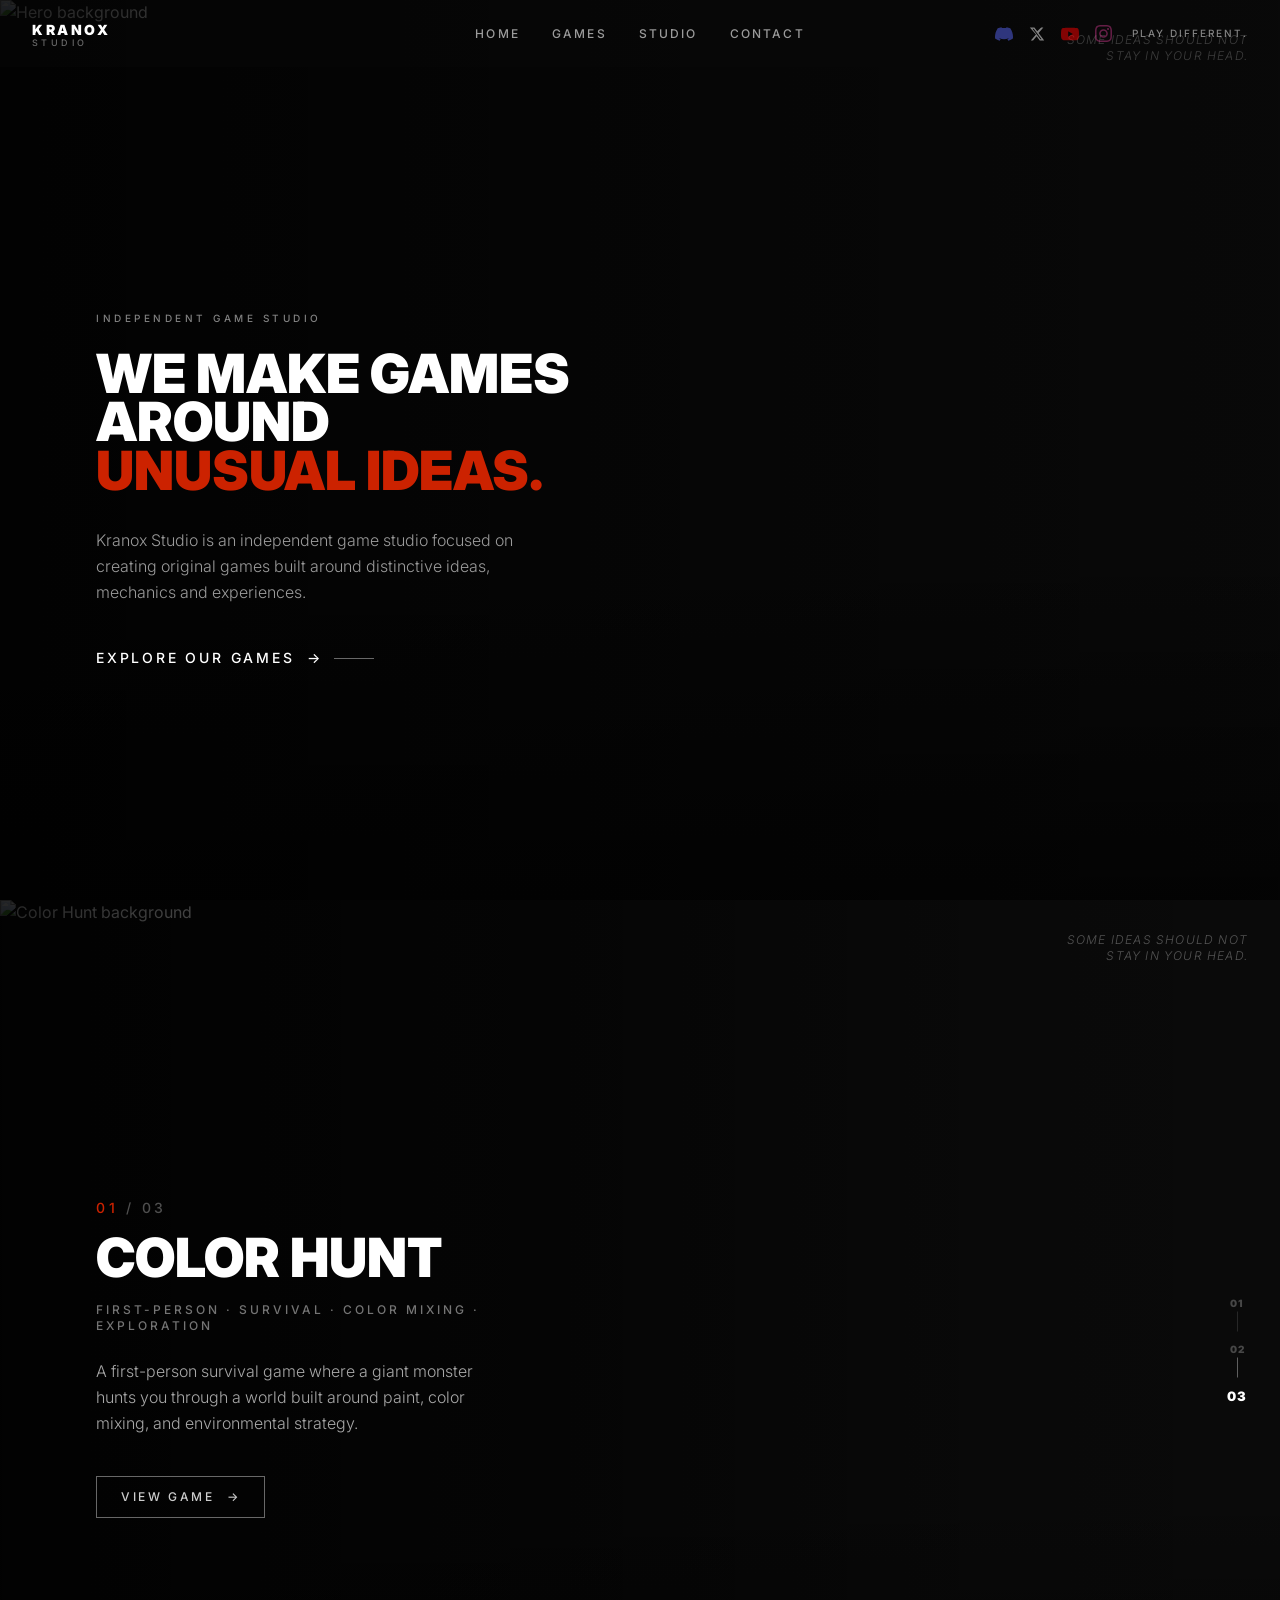
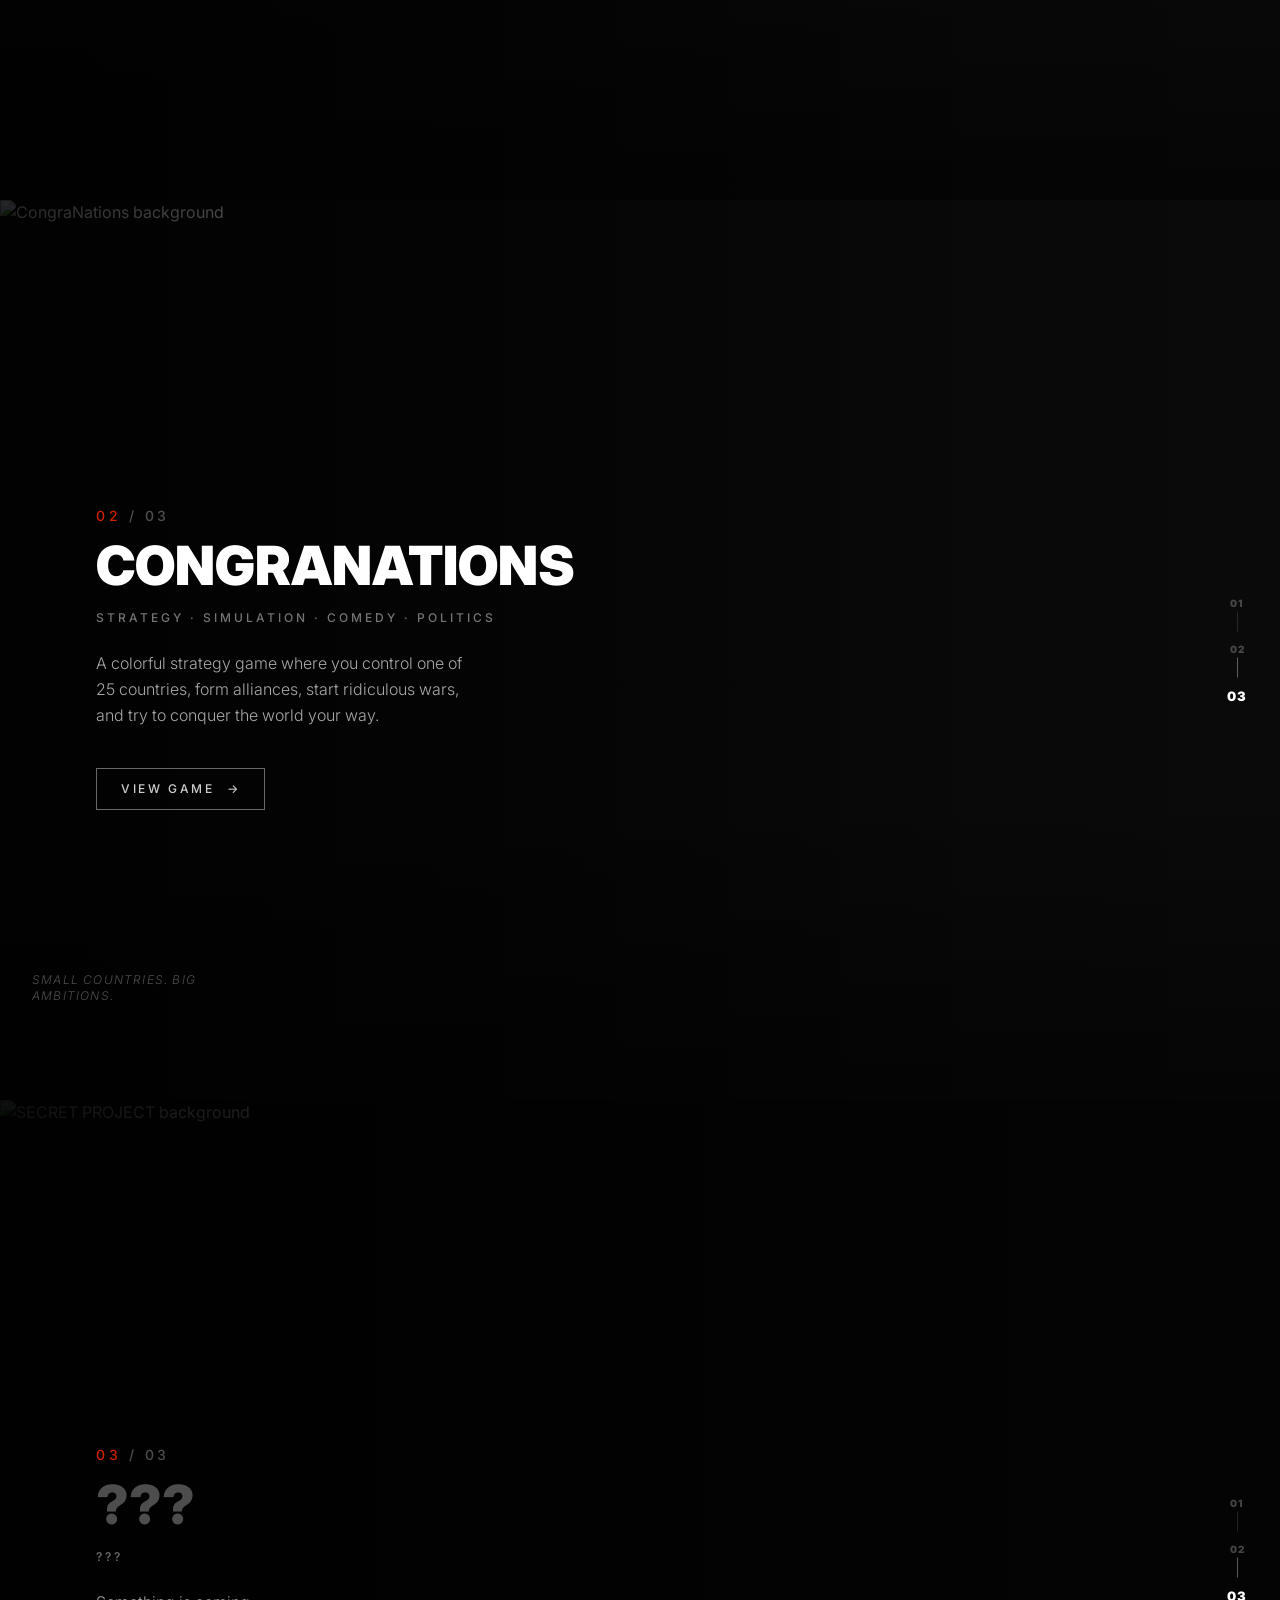
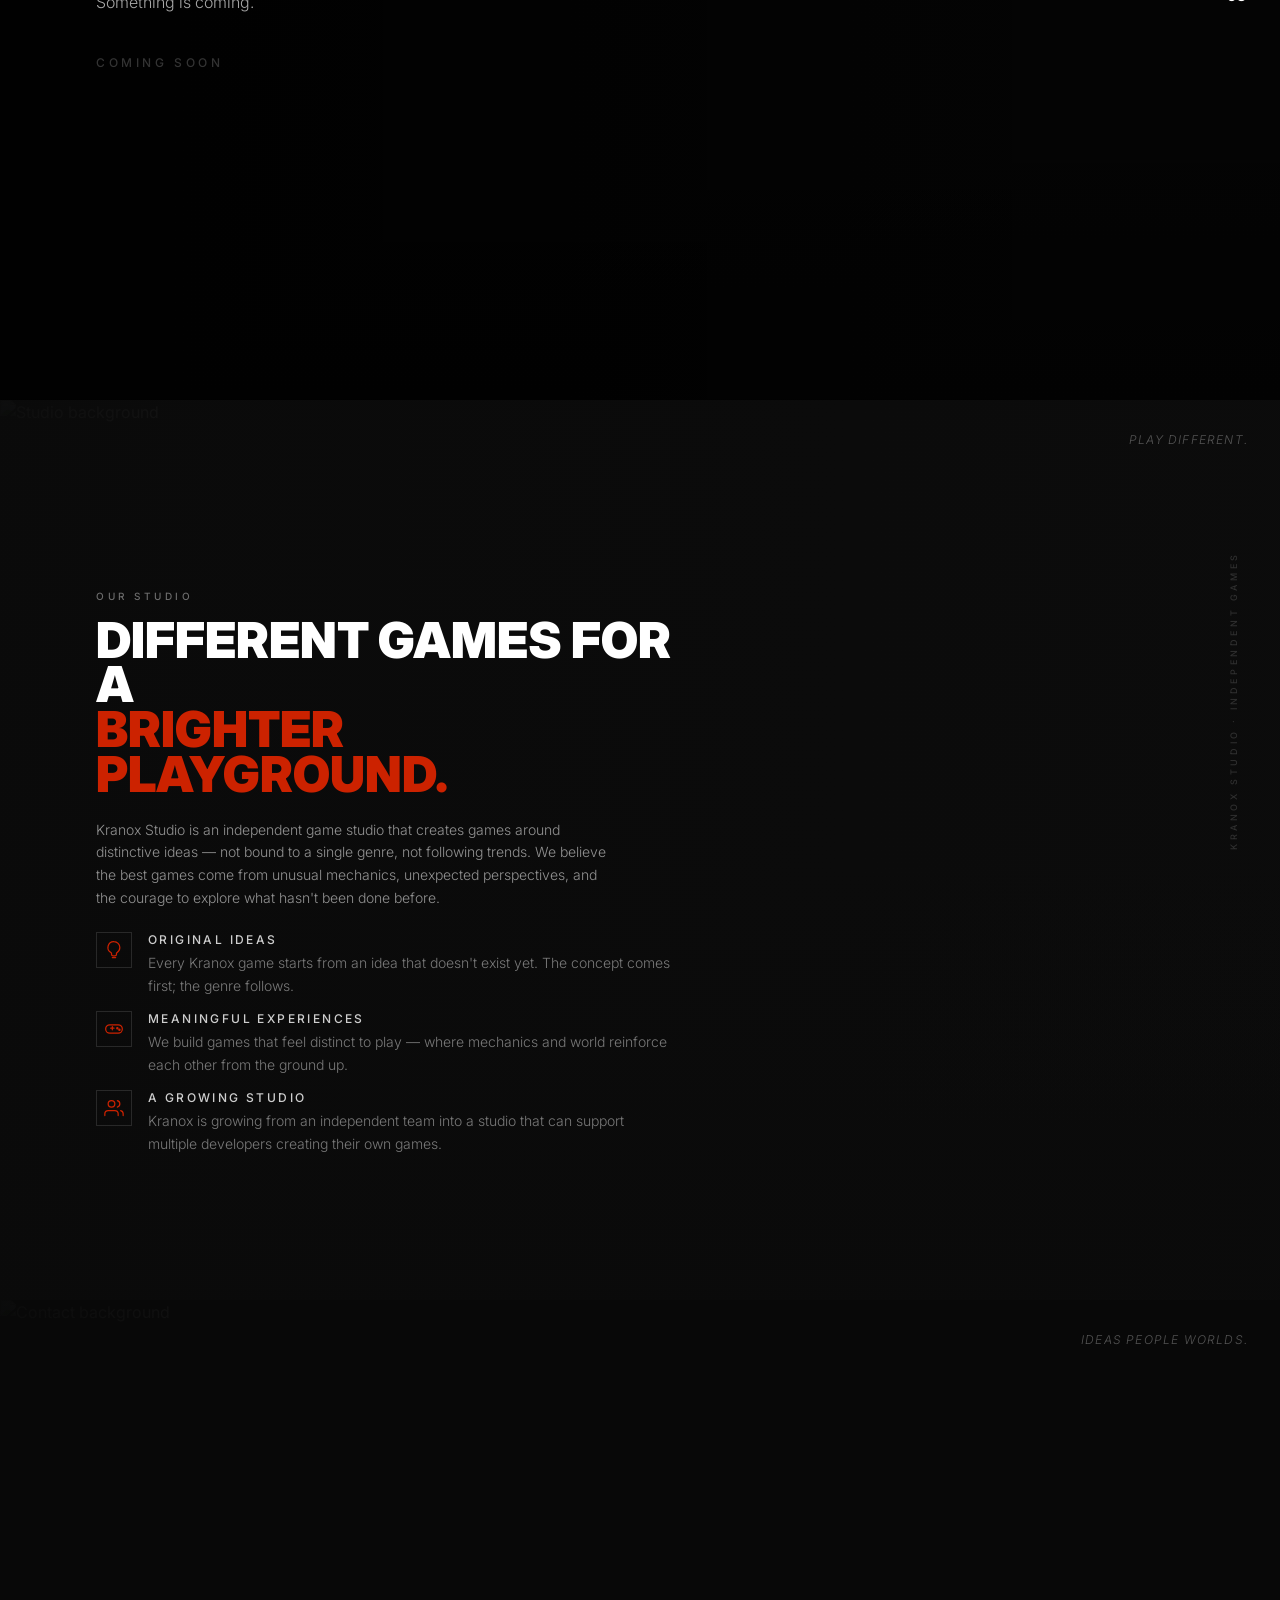
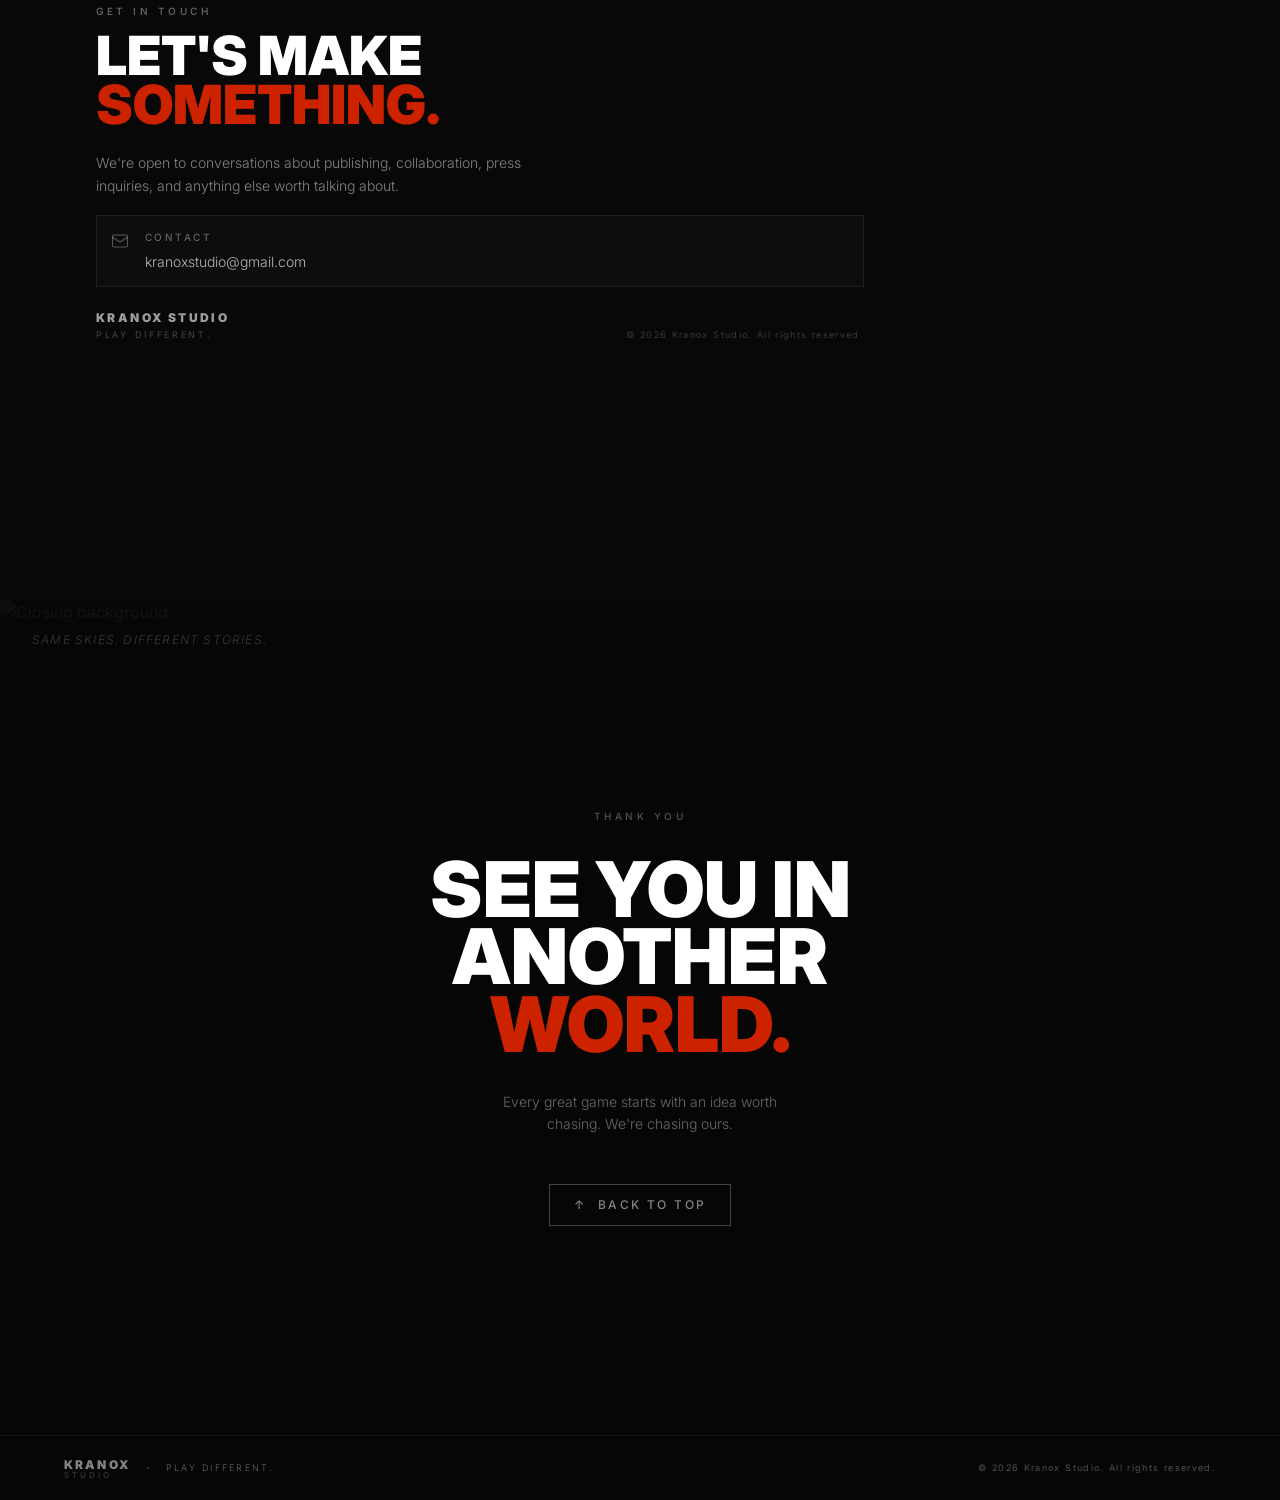
==== commit 3de1c293: "Update" ====
--- a/index.html
+++ b/index.html
@@ -25,8 +25,8 @@
     <meta name="robots" content="noindex, nofollow">
     <meta property="og:title" content="Kranox Studio">
     <meta property="og:description" content="Showcases indie games and the creative vision of Kranox Studio, providing an engaging platform for gamers and fans to explore projects and updates.">
-    <script type="module" crossorigin src="/assets/index-CG4E1nxC.js"></script>
-    <link rel="stylesheet" crossorigin href="/assets/index-DEEnWvly.css">
+    <script type="module" crossorigin src="/assets/index-BKcmTC5G.js"></script>
+    <link rel="stylesheet" crossorigin href="/assets/index-DFbMKCFw.css">
   </head>
   <body>
     
--- a/assets/index-DFbMKCFw.css
+++ b/assets/index-DFbMKCFw.css
@@ -0,0 +1 @@
+@import "https://fonts.googleapis.com/css2?family=Inter:ital,wght@0,300;0,400;0,500;0,600;0,700;0,900;1,300;1,400;1,500&display=swap";@layer components;@layer properties{@supports (((-webkit-hyphens:none)) and (not (margin-trim:inline))) or ((-moz-orient:inline) and (not (color:rgb(from red r g b)))){*,:before,:after,::backdrop{--tw-translate-x:0;--tw-translate-y:0;--tw-translate-z:0;--tw-scale-x:1;--tw-scale-y:1;--tw-scale-z:1;--tw-rotate-x:initial;--tw-rotate-y:initial;--tw-rotate-z:initial;--tw-skew-x:initial;--tw-skew-y:initial;--tw-border-style:solid;--tw-leading:initial;--tw-font-weight:initial;--tw-tracking:initial;--tw-blur:initial;--tw-brightness:initial;--tw-contrast:initial;--tw-grayscale:initial;--tw-hue-rotate:initial;--tw-invert:initial;--tw-opacity:initial;--tw-saturate:initial;--tw-sepia:initial;--tw-drop-shadow:initial;--tw-drop-shadow-color:initial;--tw-drop-shadow-alpha:100%;--tw-drop-shadow-size:initial;--tw-backdrop-blur:initial;--tw-backdrop-brightness:initial;--tw-backdrop-contrast:initial;--tw-backdrop-grayscale:initial;--tw-backdrop-hue-rotate:initial;--tw-backdrop-invert:initial;--tw-backdrop-opacity:initial;--tw-backdrop-saturate:initial;--tw-backdrop-sepia:initial;--tw-duration:initial;--tw-ease:initial}}}@layer theme{:root,:host{--font-sans:"Inter", sans-serif;--font-mono:ui-monospace, SFMono-Regular, Menlo, Monaco, Consolas, "Liberation Mono", "Courier New", monospace;--color-red-400:oklch(70.4% .191 22.216);--color-amber-400:oklch(82.8% .189 84.429);--color-emerald-400:oklch(76.5% .177 163.223);--color-black:#000;--color-white:#fff;--spacing:.25rem;--container-xs:20rem;--container-sm:24rem;--container-md:28rem;--container-lg:32rem;--container-2xl:42rem;--container-3xl:48rem;--container-4xl:56rem;--container-5xl:64rem;--container-6xl:72rem;--text-xs:.75rem;--text-xs--line-height:calc(1 / .75);--text-sm:.875rem;--text-sm--line-height:calc(1.25 / .875);--text-base:1rem;--text-base--line-height:calc(1.5 / 1);--text-lg:1.125rem;--text-lg--line-height:calc(1.75 / 1.125);--text-xl:1.25rem;--text-xl--line-height:calc(1.75 / 1.25);--text-2xl:1.5rem;--text-2xl--line-height:calc(2 / 1.5);--text-3xl:1.875rem;--text-3xl--line-height:calc(2.25 / 1.875);--text-4xl:2.25rem;--text-4xl--line-height:calc(2.5 / 2.25);--text-5xl:3rem;--text-5xl--line-height:1;--text-6xl:3.75rem;--text-6xl--line-height:1;--font-weight-light:300;--font-weight-medium:500;--font-weight-semibold:600;--font-weight-bold:700;--font-weight-black:900;--tracking-wide:.025em;--tracking-widest:.1em;--leading-tight:1.25;--leading-snug:1.375;--leading-relaxed:1.625;--ease-in-out:cubic-bezier(.4, 0, .2, 1);--default-transition-duration:.15s;--default-transition-timing-function:cubic-bezier(.4, 0, .2, 1);--default-font-family:var(--font-sans);--default-mono-font-family:var(--font-mono);--color-bg:#0a0a0a;--color-fg:#fff;--color-fg-muted:#888;--color-accent:#c20;--color-card:#111;--color-border:#ffffff1f}}@layer base{*,:after,:before,::backdrop{box-sizing:border-box;border:0 solid;margin:0;padding:0}::file-selector-button{box-sizing:border-box;border:0 solid;margin:0;padding:0}html,:host{-webkit-text-size-adjust:100%;tab-size:4;line-height:1.5;font-family:var(--default-font-family,ui-sans-serif, system-ui, sans-serif, "Apple Color Emoji", "Segoe UI Emoji", "Segoe UI Symbol", "Noto Color Emoji");font-feature-settings:var(--default-font-feature-settings,normal);font-variation-settings:var(--default-font-variation-settings,normal);-webkit-tap-highlight-color:transparent}hr{height:0;color:inherit;border-top-width:1px}abbr:where([title]){-webkit-text-decoration:underline dotted;text-decoration:underline dotted}h1,h2,h3,h4,h5,h6{font-size:inherit;font-weight:inherit}a{color:inherit;-webkit-text-decoration:inherit;-webkit-text-decoration:inherit;-webkit-text-decoration:inherit;-webkit-text-decoration:inherit;text-decoration:inherit}b,strong{font-weight:bolder}code,kbd,samp,pre{font-family:var(--default-mono-font-family,ui-monospace, SFMono-Regular, Menlo, Monaco, Consolas, "Liberation Mono", "Courier New", monospace);font-feature-settings:var(--default-mono-font-feature-settings,normal);font-variation-settings:var(--default-mono-font-variation-settings,normal);font-size:1em}small{font-size:80%}sub,sup{vertical-align:baseline;font-size:75%;line-height:0;position:relative}sub{bottom:-.25em}sup{top:-.5em}table{text-indent:0;border-color:inherit;border-collapse:collapse}:-moz-focusring{outline:auto}progress{vertical-align:baseline}summary{display:list-item}ol,ul,menu{list-style:none}img,svg,video,canvas,audio,iframe,embed,object{vertical-align:middle;display:block}img,video{max-width:100%;height:auto}button,input,select,optgroup,textarea{font:inherit;font-feature-settings:inherit;font-variation-settings:inherit;letter-spacing:inherit;color:inherit;opacity:1;background-color:#0000;border-radius:0}::file-selector-button{font:inherit;font-feature-settings:inherit;font-variation-settings:inherit;letter-spacing:inherit;color:inherit;opacity:1;background-color:#0000;border-radius:0}:where(select:is([multiple],[size])) optgroup{font-weight:bolder}:where(select:is([multiple],[size])) optgroup option{padding-inline-start:20px}::file-selector-button{margin-inline-end:4px}::placeholder{opacity:1}@supports (not ((-webkit-appearance:-apple-pay-button))) or (contain-intrinsic-size:1px){::placeholder{color:currentColor}@supports (color:color-mix(in lab, red, red)){::placeholder{color:color-mix(in oklab, currentcolor 50%, transparent)}}}textarea{resize:vertical}::-webkit-search-decoration{-webkit-appearance:none}::-webkit-date-and-time-value{min-height:1lh;text-align:inherit}::-webkit-datetime-edit{display:inline-flex}::-webkit-datetime-edit-fields-wrapper{padding:0}::-webkit-datetime-edit{padding-block:0}::-webkit-datetime-edit-year-field{padding-block:0}::-webkit-datetime-edit-month-field{padding-block:0}::-webkit-datetime-edit-day-field{padding-block:0}::-webkit-datetime-edit-hour-field{padding-block:0}::-webkit-datetime-edit-minute-field{padding-block:0}::-webkit-datetime-edit-second-field{padding-block:0}::-webkit-datetime-edit-millisecond-field{padding-block:0}::-webkit-datetime-edit-meridiem-field{padding-block:0}::-webkit-calendar-picker-indicator{line-height:1}:-moz-ui-invalid{box-shadow:none}button,input:where([type=button],[type=reset],[type=submit]){appearance:button}::file-selector-button{appearance:button}::-webkit-inner-spin-button{height:auto}::-webkit-outer-spin-button{height:auto}[hidden]:where(:not([hidden=until-found])){display:none!important}}@layer utilities{.pointer-events-none{pointer-events:none}.visible{visibility:visible}.absolute{position:absolute}.fixed{position:fixed}.relative{position:relative}.static{position:static}.sticky{position:sticky}.inset-0{inset:calc(var(--spacing) * 0)}.start{inset-inline-start:var(--spacing)}.top-0{top:calc(var(--spacing) * 0)}.top-1\/2{top:50%}.top-8{top:calc(var(--spacing) * 8)}.right-0{right:calc(var(--spacing) * 0)}.right-3{right:calc(var(--spacing) * 3)}.right-8{right:calc(var(--spacing) * 8)}.right-10{right:calc(var(--spacing) * 10)}.-bottom-0\.5{bottom:calc(var(--spacing) * -.5)}.bottom-0{bottom:calc(var(--spacing) * 0)}.bottom-8{bottom:calc(var(--spacing) * 8)}.bottom-24{bottom:calc(var(--spacing) * 24)}.left-0{left:calc(var(--spacing) * 0)}.left-1\/2{left:50%}.left-3{left:calc(var(--spacing) * 3)}.left-8{left:calc(var(--spacing) * 8)}.z-10{z-index:10}.z-20{z-index:20}.z-50{z-index:50}.z-\[1\]{z-index:1}.z-\[2\]{z-index:2}.container{width:100%}@media (width>=40rem){.container{max-width:40rem}}@media (width>=48rem){.container{max-width:48rem}}@media (width>=64rem){.container{max-width:64rem}}@media (width>=80rem){.container{max-width:80rem}}@media (width>=96rem){.container{max-width:96rem}}.mx-auto{margin-inline:auto}.-mt-0\.5{margin-top:calc(var(--spacing) * -.5)}.mt-0\.5{margin-top:calc(var(--spacing) * .5)}.mt-1{margin-top:calc(var(--spacing) * 1)}.mt-2{margin-top:calc(var(--spacing) * 2)}.mt-5{margin-top:calc(var(--spacing) * 5)}.mt-6{margin-top:calc(var(--spacing) * 6)}.mt-10{margin-top:calc(var(--spacing) * 10)}.mt-14{margin-top:calc(var(--spacing) * 14)}.mt-20{margin-top:calc(var(--spacing) * 20)}.mt-auto{margin-top:auto}.mb-1{margin-bottom:calc(var(--spacing) * 1)}.mb-1\.5{margin-bottom:calc(var(--spacing) * 1.5)}.mb-2{margin-bottom:calc(var(--spacing) * 2)}.mb-3{margin-bottom:calc(var(--spacing) * 3)}.mb-4{margin-bottom:calc(var(--spacing) * 4)}.mb-5{margin-bottom:calc(var(--spacing) * 5)}.mb-6{margin-bottom:calc(var(--spacing) * 6)}.mb-8{margin-bottom:calc(var(--spacing) * 8)}.mb-10{margin-bottom:calc(var(--spacing) * 10)}.mb-12{margin-bottom:calc(var(--spacing) * 12)}.mb-14{margin-bottom:calc(var(--spacing) * 14)}.ml-3{margin-left:calc(var(--spacing) * 3)}.ml-auto{margin-left:auto}.block{display:block}.flex{display:flex}.grid{display:grid}.hidden{display:none}.inline{display:inline}.inline-flex{display:inline-flex}.h-1\.5{height:calc(var(--spacing) * 1.5)}.h-2{height:calc(var(--spacing) * 2)}.h-8{height:calc(var(--spacing) * 8)}.h-9{height:calc(var(--spacing) * 9)}.h-dvh{height:100dvh}.h-full{height:100%}.h-px{height:1px}.h-screen{height:100vh}.min-h-screen{min-height:100vh}.w-1{width:calc(var(--spacing) * 1)}.w-1\.5{width:calc(var(--spacing) * 1.5)}.w-5{width:calc(var(--spacing) * 5)}.w-9{width:calc(var(--spacing) * 9)}.w-\[45\%\]{width:45%}.w-full{width:100%}.w-px{width:1px}.max-w-2xl{max-width:var(--container-2xl)}.max-w-3xl{max-width:var(--container-3xl)}.max-w-4xl{max-width:var(--container-4xl)}.max-w-5xl{max-width:var(--container-5xl)}.max-w-6xl{max-width:var(--container-6xl)}.max-w-lg{max-width:var(--container-lg)}.max-w-md{max-width:var(--container-md)}.max-w-sm{max-width:var(--container-sm)}.max-w-xs{max-width:var(--container-xs)}.flex-1{flex:1}.flex-shrink-0{flex-shrink:0}.grow{flex-grow:1}.origin-left{transform-origin:0}.-translate-x-1\/2{--tw-translate-x:calc(calc(1 / 2 * 100%) * -1);translate:var(--tw-translate-x) var(--tw-translate-y)}.-translate-y-1\/2{--tw-translate-y:calc(calc(1 / 2 * 100%) * -1);translate:var(--tw-translate-x) var(--tw-translate-y)}.scale-x-0{--tw-scale-x:0%;scale:var(--tw-scale-x) var(--tw-scale-y)}.transform{transform:var(--tw-rotate-x,) var(--tw-rotate-y,) var(--tw-rotate-z,) var(--tw-skew-x,) var(--tw-skew-y,)}.cursor-pointer{cursor:pointer}.grid-cols-1{grid-template-columns:repeat(1,minmax(0,1fr))}.grid-cols-2{grid-template-columns:repeat(2,minmax(0,1fr))}.flex-col{flex-direction:column}.flex-wrap{flex-wrap:wrap}.items-baseline{align-items:baseline}.items-center{align-items:center}.items-start{align-items:flex-start}.justify-between{justify-content:space-between}.justify-center{justify-content:center}.gap-0{gap:calc(var(--spacing) * 0)}.gap-1{gap:calc(var(--spacing) * 1)}.gap-1\.5{gap:calc(var(--spacing) * 1.5)}.gap-2{gap:calc(var(--spacing) * 2)}.gap-3{gap:calc(var(--spacing) * 3)}.gap-4{gap:calc(var(--spacing) * 4)}.gap-5{gap:calc(var(--spacing) * 5)}.gap-6{gap:calc(var(--spacing) * 6)}.gap-7{gap:calc(var(--spacing) * 7)}.gap-8{gap:calc(var(--spacing) * 8)}.gap-14{gap:calc(var(--spacing) * 14)}.gap-16{gap:calc(var(--spacing) * 16)}.gap-x-12{column-gap:calc(var(--spacing) * 12)}.overflow-hidden{overflow:hidden}.rounded-full{border-radius:3.40282e38px}.border{border-style:var(--tw-border-style);border-width:1px}.border-t{border-top-style:var(--tw-border-style);border-top-width:1px}.border-white\/8{border-color:#ffffff14}@supports (color:color-mix(in lab, red, red)){.border-white\/8{border-color:color-mix(in oklab, var(--color-white) 8%, transparent)}}.border-white\/20{border-color:#fff3}@supports (color:color-mix(in lab, red, red)){.border-white\/20{border-color:color-mix(in oklab, var(--color-white) 20%, transparent)}}.border-white\/25{border-color:#ffffff40}@supports (color:color-mix(in lab, red, red)){.border-white\/25{border-color:color-mix(in oklab, var(--color-white) 25%, transparent)}}.border-white\/30{border-color:#ffffff4d}@supports (color:color-mix(in lab, red, red)){.border-white\/30{border-color:color-mix(in oklab, var(--color-white) 30%, transparent)}}.border-white\/40{border-color:#fff6}@supports (color:color-mix(in lab, red, red)){.border-white\/40{border-color:color-mix(in oklab, var(--color-white) 40%, transparent)}}.bg-\[\#0a0a0a\]{background-color:#0a0a0a}.bg-amber-400{background-color:var(--color-amber-400)}.bg-black\/60{background-color:#0009}@supports (color:color-mix(in lab, red, red)){.bg-black\/60{background-color:color-mix(in oklab, var(--color-black) 60%, transparent)}}.bg-emerald-400{background-color:var(--color-emerald-400)}.bg-red-400{background-color:var(--color-red-400)}.bg-white\/40{background-color:#fff6}@supports (color:color-mix(in lab, red, red)){.bg-white\/40{background-color:color-mix(in oklab, var(--color-white) 40%, transparent)}}.bg-white\/60{background-color:#fff9}@supports (color:color-mix(in lab, red, red)){.bg-white\/60{background-color:color-mix(in oklab, var(--color-white) 60%, transparent)}}.object-cover{object-fit:cover}.p-1{padding:calc(var(--spacing) * 1)}.p-4{padding:calc(var(--spacing) * 4)}.p-5{padding:calc(var(--spacing) * 5)}.px-3{padding-inline:calc(var(--spacing) * 3)}.px-6{padding-inline:calc(var(--spacing) * 6)}.px-8{padding-inline:calc(var(--spacing) * 8)}.px-16{padding-inline:calc(var(--spacing) * 16)}.py-1\.5{padding-block:calc(var(--spacing) * 1.5)}.py-3{padding-block:calc(var(--spacing) * 3)}.py-4{padding-block:calc(var(--spacing) * 4)}.py-5{padding-block:calc(var(--spacing) * 5)}.py-6{padding-block:calc(var(--spacing) * 6)}.py-8{padding-block:calc(var(--spacing) * 8)}.py-10{padding-block:calc(var(--spacing) * 10)}.py-12{padding-block:calc(var(--spacing) * 12)}.py-14{padding-block:calc(var(--spacing) * 14)}.py-16{padding-block:calc(var(--spacing) * 16)}.py-20{padding-block:calc(var(--spacing) * 20)}.py-24{padding-block:calc(var(--spacing) * 24)}.py-28{padding-block:calc(var(--spacing) * 28)}.pt-3{padding-top:calc(var(--spacing) * 3)}.pt-5{padding-top:calc(var(--spacing) * 5)}.pt-8{padding-top:calc(var(--spacing) * 8)}.pt-10{padding-top:calc(var(--spacing) * 10)}.pt-14{padding-top:calc(var(--spacing) * 14)}.pt-16{padding-top:calc(var(--spacing) * 16)}.pt-20{padding-top:calc(var(--spacing) * 20)}.pb-1{padding-bottom:calc(var(--spacing) * 1)}.pb-2{padding-bottom:calc(var(--spacing) * 2)}.pb-4{padding-bottom:calc(var(--spacing) * 4)}.pb-8{padding-bottom:calc(var(--spacing) * 8)}.pb-16{padding-bottom:calc(var(--spacing) * 16)}.text-center{text-align:center}.text-left{text-align:left}.text-right{text-align:right}.text-2xl{font-size:var(--text-2xl);line-height:var(--tw-leading,var(--text-2xl--line-height))}.text-4xl{font-size:var(--text-4xl);line-height:var(--tw-leading,var(--text-4xl--line-height))}.text-base{font-size:var(--text-base);line-height:var(--tw-leading,var(--text-base--line-height))}.text-lg{font-size:var(--text-lg);line-height:var(--tw-leading,var(--text-lg--line-height))}.text-sm{font-size:var(--text-sm);line-height:var(--tw-leading,var(--text-sm--line-height))}.text-xl{font-size:var(--text-xl);line-height:var(--tw-leading,var(--text-xl--line-height))}.text-xs{font-size:var(--text-xs);line-height:var(--tw-leading,var(--text-xs--line-height))}.text-\[8px\]{font-size:8px}.text-\[9px\]{font-size:9px}.text-\[10px\]{font-size:10px}.leading-\[0\.9\]{--tw-leading:.9;line-height:.9}.leading-\[0\.88\]{--tw-leading:.88;line-height:.88}.leading-none{--tw-leading:1;line-height:1}.leading-relaxed{--tw-leading:var(--leading-relaxed);line-height:var(--leading-relaxed)}.leading-snug{--tw-leading:var(--leading-snug);line-height:var(--leading-snug)}.leading-tight{--tw-leading:var(--leading-tight);line-height:var(--leading-tight)}.font-black{--tw-font-weight:var(--font-weight-black);font-weight:var(--font-weight-black)}.font-bold{--tw-font-weight:var(--font-weight-bold);font-weight:var(--font-weight-bold)}.font-light{--tw-font-weight:var(--font-weight-light);font-weight:var(--font-weight-light)}.font-medium{--tw-font-weight:var(--font-weight-medium);font-weight:var(--font-weight-medium)}.font-semibold{--tw-font-weight:var(--font-weight-semibold);font-weight:var(--font-weight-semibold)}.tracking-\[0\.2em\]{--tw-tracking:.2em;letter-spacing:.2em}.tracking-\[0\.3em\]{--tw-tracking:.3em;letter-spacing:.3em}.tracking-\[0\.4em\]{--tw-tracking:.4em;letter-spacing:.4em}.tracking-\[0\.15em\]{--tw-tracking:.15em;letter-spacing:.15em}.tracking-\[0\.16em\]{--tw-tracking:.16em;letter-spacing:.16em}.tracking-\[0\.18em\]{--tw-tracking:.18em;letter-spacing:.18em}.tracking-\[0\.22em\]{--tw-tracking:.22em;letter-spacing:.22em}.tracking-\[0\.25em\]{--tw-tracking:.25em;letter-spacing:.25em}.tracking-\[0\.35em\]{--tw-tracking:.35em;letter-spacing:.35em}.tracking-\[0\.38em\]{--tw-tracking:.38em;letter-spacing:.38em}.tracking-wide{--tw-tracking:var(--tracking-wide);letter-spacing:var(--tracking-wide)}.tracking-widest{--tw-tracking:var(--tracking-widest);letter-spacing:var(--tracking-widest)}.whitespace-pre-line{white-space:pre-line}.text-amber-400{color:var(--color-amber-400)}.text-emerald-400{color:var(--color-emerald-400)}.text-red-400{color:var(--color-red-400)}.text-white{color:var(--color-white)}.text-white\/10{color:#ffffff1a}@supports (color:color-mix(in lab, red, red)){.text-white\/10{color:color-mix(in oklab, var(--color-white) 10%, transparent)}}.text-white\/15{color:#ffffff26}@supports (color:color-mix(in lab, red, red)){.text-white\/15{color:color-mix(in oklab, var(--color-white) 15%, transparent)}}.text-white\/20{color:#fff3}@supports (color:color-mix(in lab, red, red)){.text-white\/20{color:color-mix(in oklab, var(--color-white) 20%, transparent)}}.text-white\/25{color:#ffffff40}@supports (color:color-mix(in lab, red, red)){.text-white\/25{color:color-mix(in oklab, var(--color-white) 25%, transparent)}}.text-white\/30{color:#ffffff4d}@supports (color:color-mix(in lab, red, red)){.text-white\/30{color:color-mix(in oklab, var(--color-white) 30%, transparent)}}.text-white\/35{color:#ffffff59}@supports (color:color-mix(in lab, red, red)){.text-white\/35{color:color-mix(in oklab, var(--color-white) 35%, transparent)}}.text-white\/40{color:#fff6}@supports (color:color-mix(in lab, red, red)){.text-white\/40{color:color-mix(in oklab, var(--color-white) 40%, transparent)}}.text-white\/45{color:#ffffff73}@supports (color:color-mix(in lab, red, red)){.text-white\/45{color:color-mix(in oklab, var(--color-white) 45%, transparent)}}.text-white\/50{color:#ffffff80}@supports (color:color-mix(in lab, red, red)){.text-white\/50{color:color-mix(in oklab, var(--color-white) 50%, transparent)}}.text-white\/55{color:#ffffff8c}@supports (color:color-mix(in lab, red, red)){.text-white\/55{color:color-mix(in oklab, var(--color-white) 55%, transparent)}}.text-white\/60{color:#fff9}@supports (color:color-mix(in lab, red, red)){.text-white\/60{color:color-mix(in oklab, var(--color-white) 60%, transparent)}}.text-white\/65{color:#ffffffa6}@supports (color:color-mix(in lab, red, red)){.text-white\/65{color:color-mix(in oklab, var(--color-white) 65%, transparent)}}.text-white\/70{color:#ffffffb3}@supports (color:color-mix(in lab, red, red)){.text-white\/70{color:color-mix(in oklab, var(--color-white) 70%, transparent)}}.text-white\/80{color:#fffc}@supports (color:color-mix(in lab, red, red)){.text-white\/80{color:color-mix(in oklab, var(--color-white) 80%, transparent)}}.uppercase{text-transform:uppercase}.italic{font-style:italic}.opacity-25{opacity:.25}.opacity-30{opacity:.3}.opacity-35{opacity:.35}.opacity-50{opacity:.5}.blur{--tw-blur:blur(8px);filter:var(--tw-blur,) var(--tw-brightness,) var(--tw-contrast,) var(--tw-grayscale,) var(--tw-hue-rotate,) var(--tw-invert,) var(--tw-saturate,) var(--tw-sepia,) var(--tw-drop-shadow,)}.filter{filter:var(--tw-blur,) var(--tw-brightness,) var(--tw-contrast,) var(--tw-grayscale,) var(--tw-hue-rotate,) var(--tw-invert,) var(--tw-saturate,) var(--tw-sepia,) var(--tw-drop-shadow,)}.backdrop-filter{-webkit-backdrop-filter:var(--tw-backdrop-blur,) var(--tw-backdrop-brightness,) var(--tw-backdrop-contrast,) var(--tw-backdrop-grayscale,) var(--tw-backdrop-hue-rotate,) var(--tw-backdrop-invert,) var(--tw-backdrop-opacity,) var(--tw-backdrop-saturate,) var(--tw-backdrop-sepia,);backdrop-filter:var(--tw-backdrop-blur,) var(--tw-backdrop-brightness,) var(--tw-backdrop-contrast,) var(--tw-backdrop-grayscale,) var(--tw-backdrop-hue-rotate,) var(--tw-backdrop-invert,) var(--tw-backdrop-opacity,) var(--tw-backdrop-saturate,) var(--tw-backdrop-sepia,)}.transition{transition-property:color,background-color,border-color,outline-color,text-decoration-color,fill,stroke,--tw-gradient-from,--tw-gradient-via,--tw-gradient-to,opacity,box-shadow,transform,translate,scale,rotate,filter,-webkit-backdrop-filter,backdrop-filter,display,content-visibility,overlay,pointer-events;transition-timing-function:var(--tw-ease,var(--default-transition-timing-function));transition-duration:var(--tw-duration,var(--default-transition-duration))}.transition-all{transition-property:all;transition-timing-function:var(--tw-ease,var(--default-transition-timing-function));transition-duration:var(--tw-duration,var(--default-transition-duration))}.transition-colors{transition-property:color,background-color,border-color,outline-color,text-decoration-color,fill,stroke,--tw-gradient-from,--tw-gradient-via,--tw-gradient-to;transition-timing-function:var(--tw-ease,var(--default-transition-timing-function));transition-duration:var(--tw-duration,var(--default-transition-duration))}.transition-opacity{transition-property:opacity;transition-timing-function:var(--tw-ease,var(--default-transition-timing-function));transition-duration:var(--tw-duration,var(--default-transition-duration))}.transition-transform{transition-property:transform,translate,scale,rotate;transition-timing-function:var(--tw-ease,var(--default-transition-timing-function));transition-duration:var(--tw-duration,var(--default-transition-duration))}.duration-300{--tw-duration:.3s;transition-duration:.3s}.duration-500{--tw-duration:.5s;transition-duration:.5s}.duration-700{--tw-duration:.7s;transition-duration:.7s}.ease-in-out{--tw-ease:var(--ease-in-out);transition-timing-function:var(--ease-in-out)}.select-none{-webkit-user-select:none;user-select:none}@media (hover:hover){.group-hover\:translate-x-0\.5:is(:where(.group):hover *){--tw-translate-x:calc(var(--spacing) * .5);translate:var(--tw-translate-x) var(--tw-translate-y)}.group-hover\:translate-x-1:is(:where(.group):hover *){--tw-translate-x:calc(var(--spacing) * 1);translate:var(--tw-translate-x) var(--tw-translate-y)}.group-hover\:-translate-y-0\.5:is(:where(.group):hover *){--tw-translate-y:calc(var(--spacing) * -.5);translate:var(--tw-translate-x) var(--tw-translate-y)}.group-hover\:translate-y-0\.5:is(:where(.group):hover *){--tw-translate-y:calc(var(--spacing) * .5);translate:var(--tw-translate-x) var(--tw-translate-y)}.group-hover\:scale-x-100:is(:where(.group):hover *){--tw-scale-x:100%;scale:var(--tw-scale-x) var(--tw-scale-y)}.group-hover\:scale-\[1\.03\]:is(:where(.group):hover *){scale:1.03}.group-hover\:scale-\[1\.04\]:is(:where(.group):hover *){scale:1.04}.group-hover\:bg-white\/70:is(:where(.group):hover *){background-color:#ffffffb3}@supports (color:color-mix(in lab, red, red)){.group-hover\:bg-white\/70:is(:where(.group):hover *){background-color:color-mix(in oklab, var(--color-white) 70%, transparent)}}.group-hover\:text-white\/30:is(:where(.group):hover *){color:#ffffff4d}@supports (color:color-mix(in lab, red, red)){.group-hover\:text-white\/30:is(:where(.group):hover *){color:color-mix(in oklab, var(--color-white) 30%, transparent)}}.group-hover\:text-white\/80:is(:where(.group):hover *){color:#fffc}@supports (color:color-mix(in lab, red, red)){.group-hover\:text-white\/80:is(:where(.group):hover *){color:color-mix(in oklab, var(--color-white) 80%, transparent)}}.group-hover\:opacity-70:is(:where(.group):hover *){opacity:.7}.hover\:border-white\/50:hover{border-color:#ffffff80}@supports (color:color-mix(in lab, red, red)){.hover\:border-white\/50:hover{border-color:color-mix(in oklab, var(--color-white) 50%, transparent)}}.hover\:border-white\/60:hover{border-color:#fff9}@supports (color:color-mix(in lab, red, red)){.hover\:border-white\/60:hover{border-color:color-mix(in oklab, var(--color-white) 60%, transparent)}}.hover\:border-white\/80:hover{border-color:#fffc}@supports (color:color-mix(in lab, red, red)){.hover\:border-white\/80:hover{border-color:color-mix(in oklab, var(--color-white) 80%, transparent)}}.hover\:text-white:hover{color:var(--color-white)}.hover\:text-white\/80:hover{color:#fffc}@supports (color:color-mix(in lab, red, red)){.hover\:text-white\/80:hover{color:color-mix(in oklab, var(--color-white) 80%, transparent)}}.hover\:opacity-50:hover{opacity:.5}.hover\:opacity-60:hover{opacity:.6}.hover\:opacity-100:hover{opacity:1}}@media (width>=40rem){.sm\:grid-cols-2{grid-template-columns:repeat(2,minmax(0,1fr))}.sm\:grid-cols-3{grid-template-columns:repeat(3,minmax(0,1fr))}.sm\:grid-cols-4{grid-template-columns:repeat(4,minmax(0,1fr))}.sm\:flex-row{flex-direction:row}.sm\:items-end{align-items:flex-end}.sm\:px-16{padding-inline:calc(var(--spacing) * 16)}}@media (width>=48rem){.md\:block{display:block}.md\:flex{display:flex}.md\:grid-cols-2{grid-template-columns:repeat(2,minmax(0,1fr))}.md\:grid-cols-\[180px_1fr\]{grid-template-columns:180px 1fr}.md\:flex-row{flex-direction:row}.md\:items-baseline{align-items:baseline}.md\:justify-between{justify-content:space-between}.md\:gap-12{gap:calc(var(--spacing) * 12)}.md\:px-12{padding-inline:calc(var(--spacing) * 12)}.md\:px-16{padding-inline:calc(var(--spacing) * 16)}.md\:py-32{padding-block:calc(var(--spacing) * 32)}.md\:py-36{padding-block:calc(var(--spacing) * 36)}.md\:text-2xl{font-size:var(--text-2xl);line-height:var(--tw-leading,var(--text-2xl--line-height))}.md\:text-3xl{font-size:var(--text-3xl);line-height:var(--tw-leading,var(--text-3xl--line-height))}.md\:text-5xl{font-size:var(--text-5xl);line-height:var(--tw-leading,var(--text-5xl--line-height))}.md\:text-xl{font-size:var(--text-xl);line-height:var(--tw-leading,var(--text-xl--line-height))}}@media (width>=64rem){.lg\:sticky{position:sticky}.lg\:block{display:block}.lg\:w-\[48\%\]{width:48%}.lg\:w-\[52\%\]{width:52%}.lg\:grid-cols-2{grid-template-columns:repeat(2,minmax(0,1fr))}.lg\:grid-cols-3{grid-template-columns:repeat(3,minmax(0,1fr))}.lg\:flex-row{flex-direction:row}.lg\:gap-24{gap:calc(var(--spacing) * 24)}.lg\:border-t-0{border-top-style:var(--tw-border-style);border-top-width:0}.lg\:px-24{padding-inline:calc(var(--spacing) * 24)}.lg\:pt-0{padding-top:calc(var(--spacing) * 0)}.lg\:pt-8{padding-top:calc(var(--spacing) * 8)}.lg\:pr-16{padding-right:calc(var(--spacing) * 16)}.lg\:text-6xl{font-size:var(--text-6xl);line-height:var(--tw-leading,var(--text-6xl--line-height))}}}html{color:#fff;scroll-behavior:smooth;background-color:#0a0a0a;font-family:Inter,sans-serif}body{color:#fff;-webkit-user-select:none;user-select:none;background-color:#0a0a0a;overflow-x:hidden}*{scrollbar-width:none}::-webkit-scrollbar{display:none}::selection{color:#fff;background-color:#c20}@property --tw-translate-x{syntax:"*";inherits:false;initial-value:0}@property --tw-translate-y{syntax:"*";inherits:false;initial-value:0}@property --tw-translate-z{syntax:"*";inherits:false;initial-value:0}@property --tw-scale-x{syntax:"*";inherits:false;initial-value:1}@property --tw-scale-y{syntax:"*";inherits:false;initial-value:1}@property --tw-scale-z{syntax:"*";inherits:false;initial-value:1}@property --tw-rotate-x{syntax:"*";inherits:false}@property --tw-rotate-y{syntax:"*";inherits:false}@property --tw-rotate-z{syntax:"*";inherits:false}@property --tw-skew-x{syntax:"*";inherits:false}@property --tw-skew-y{syntax:"*";inherits:false}@property --tw-border-style{syntax:"*";inherits:false;initial-value:solid}@property --tw-leading{syntax:"*";inherits:false}@property --tw-font-weight{syntax:"*";inherits:false}@property --tw-tracking{syntax:"*";inherits:false}@property --tw-blur{syntax:"*";inherits:false}@property --tw-brightness{syntax:"*";inherits:false}@property --tw-contrast{syntax:"*";inherits:false}@property --tw-grayscale{syntax:"*";inherits:false}@property --tw-hue-rotate{syntax:"*";inherits:false}@property --tw-invert{syntax:"*";inherits:false}@property --tw-opacity{syntax:"*";inherits:false}@property --tw-saturate{syntax:"*";inherits:false}@property --tw-sepia{syntax:"*";inherits:false}@property --tw-drop-shadow{syntax:"*";inherits:false}@property --tw-drop-shadow-color{syntax:"*";inherits:false}@property --tw-drop-shadow-alpha{syntax:"<percentage>";inherits:false;initial-value:100%}@property --tw-drop-shadow-size{syntax:"*";inherits:false}@property --tw-backdrop-blur{syntax:"*";inherits:false}@property --tw-backdrop-brightness{syntax:"*";inherits:false}@property --tw-backdrop-contrast{syntax:"*";inherits:false}@property --tw-backdrop-grayscale{syntax:"*";inherits:false}@property --tw-backdrop-hue-rotate{syntax:"*";inherits:false}@property --tw-backdrop-invert{syntax:"*";inherits:false}@property --tw-backdrop-opacity{syntax:"*";inherits:false}@property --tw-backdrop-saturate{syntax:"*";inherits:false}@property --tw-backdrop-sepia{syntax:"*";inherits:false}@property --tw-duration{syntax:"*";inherits:false}@property --tw-ease{syntax:"*";inherits:false}
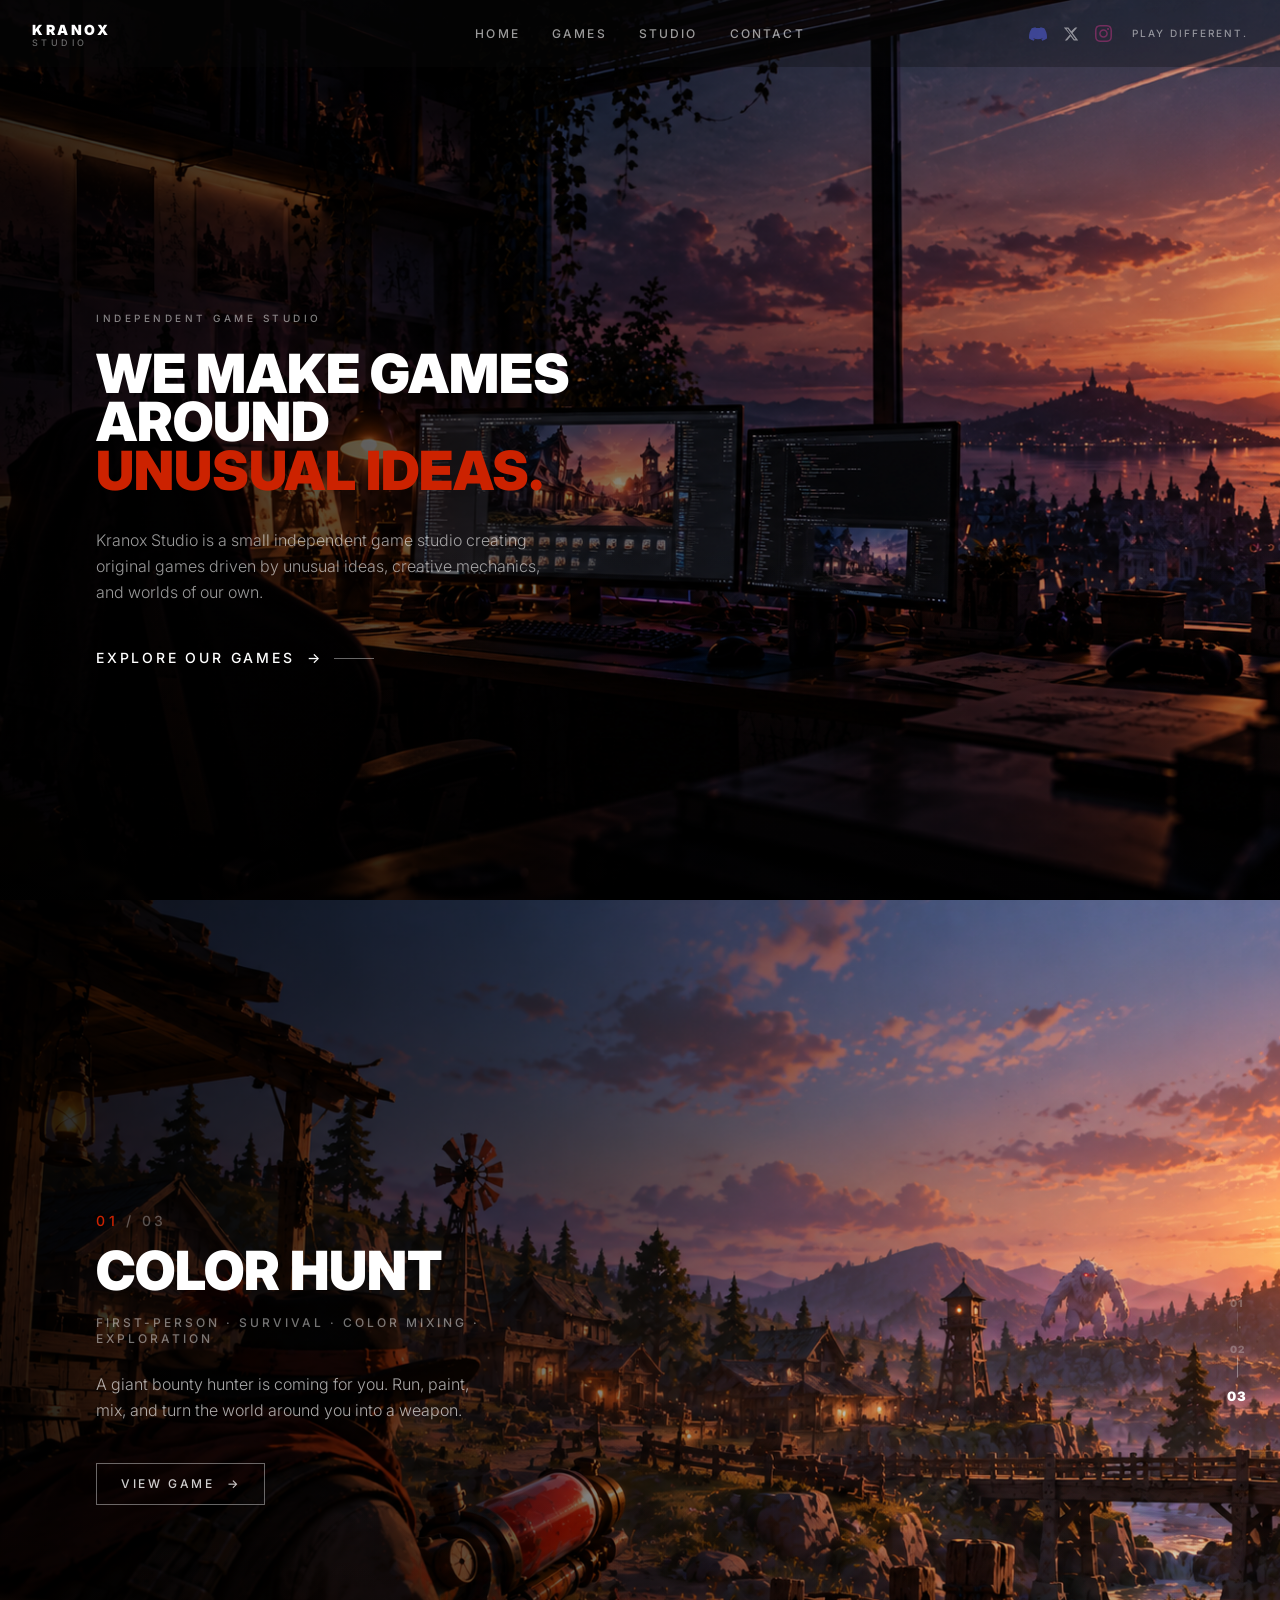
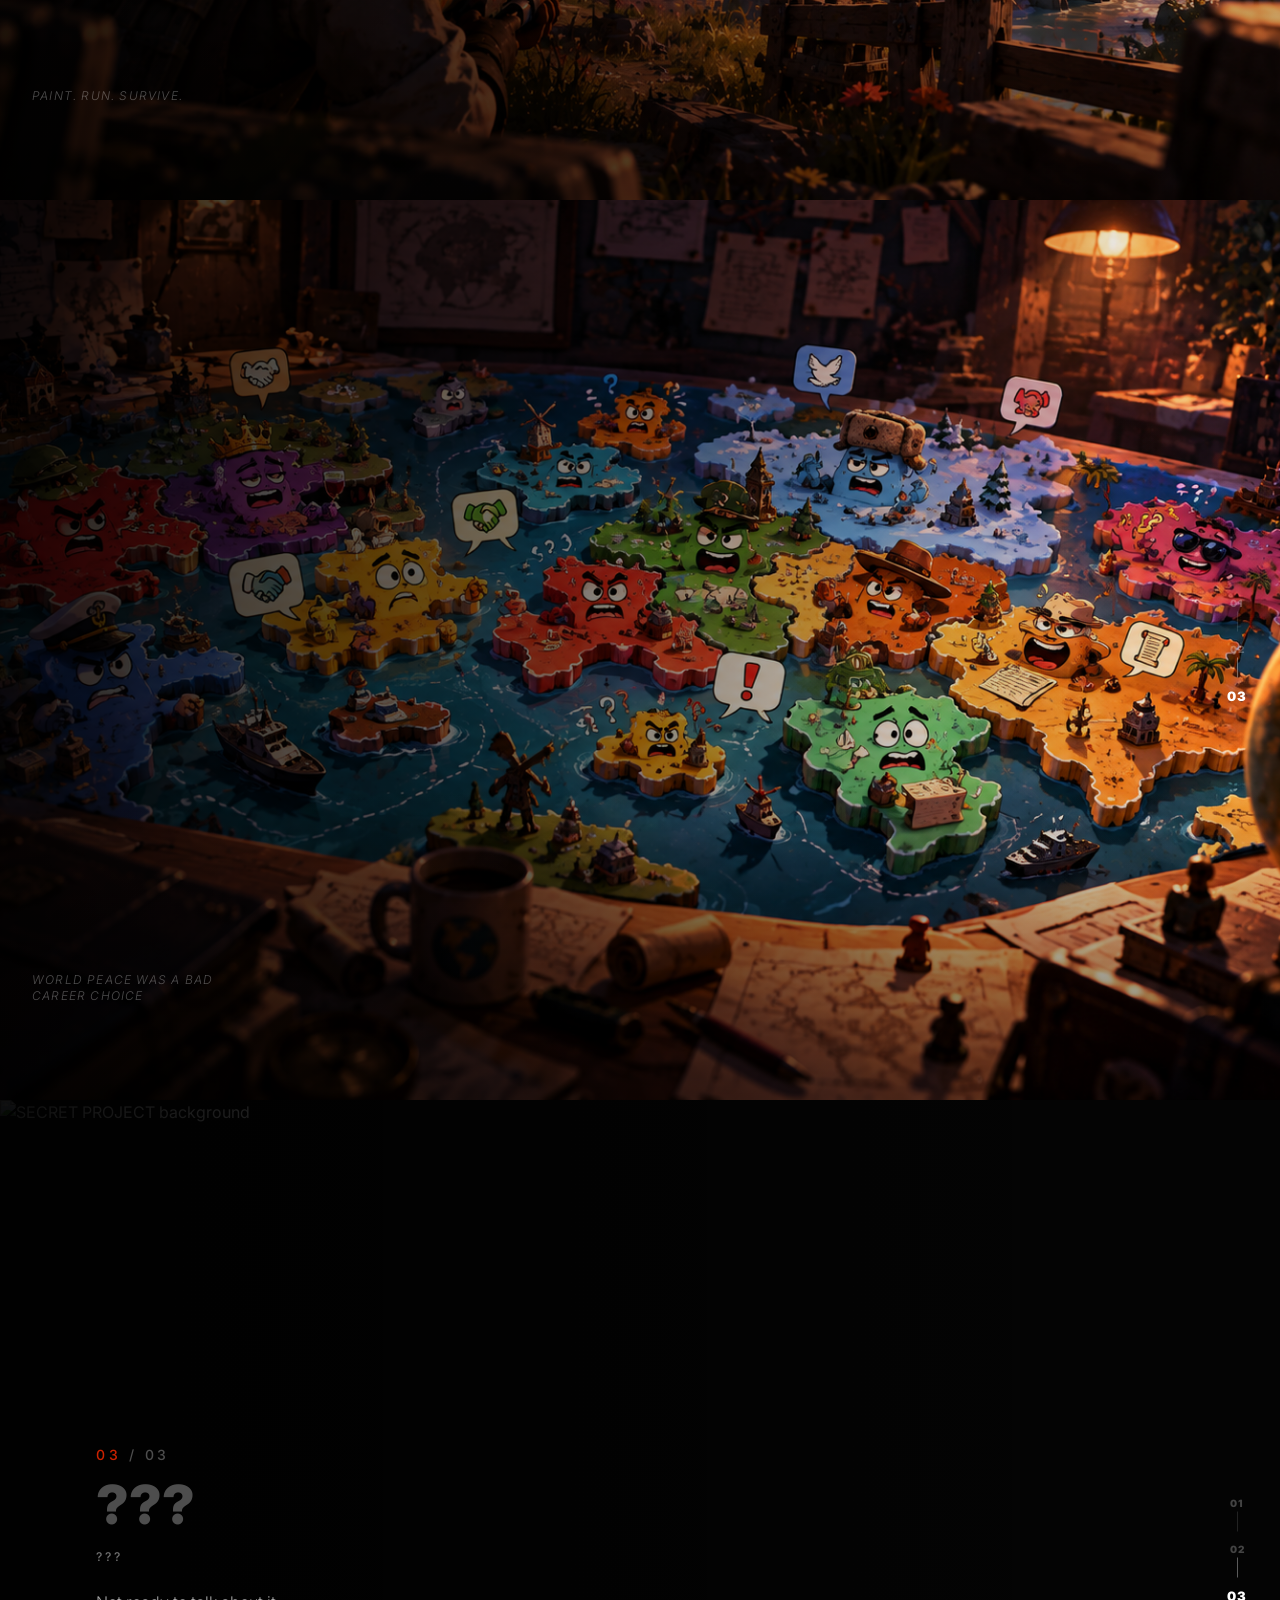
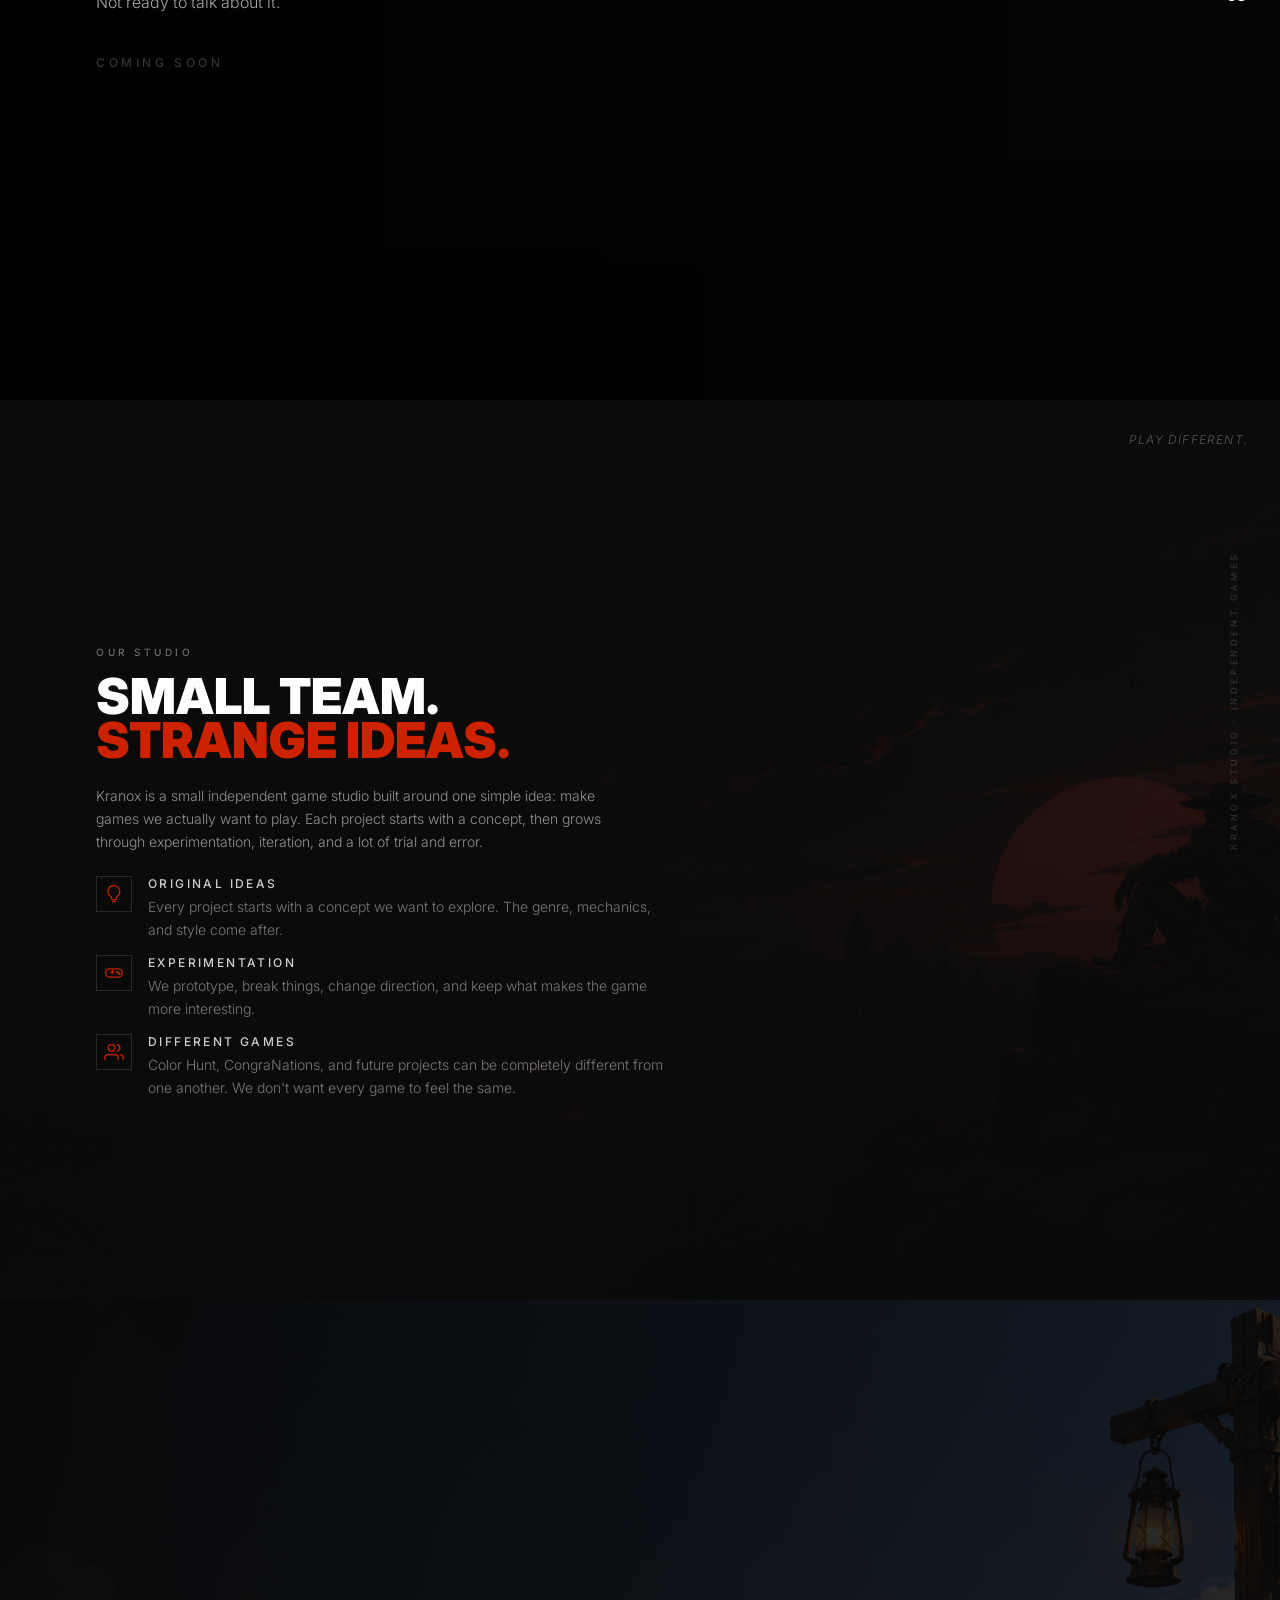
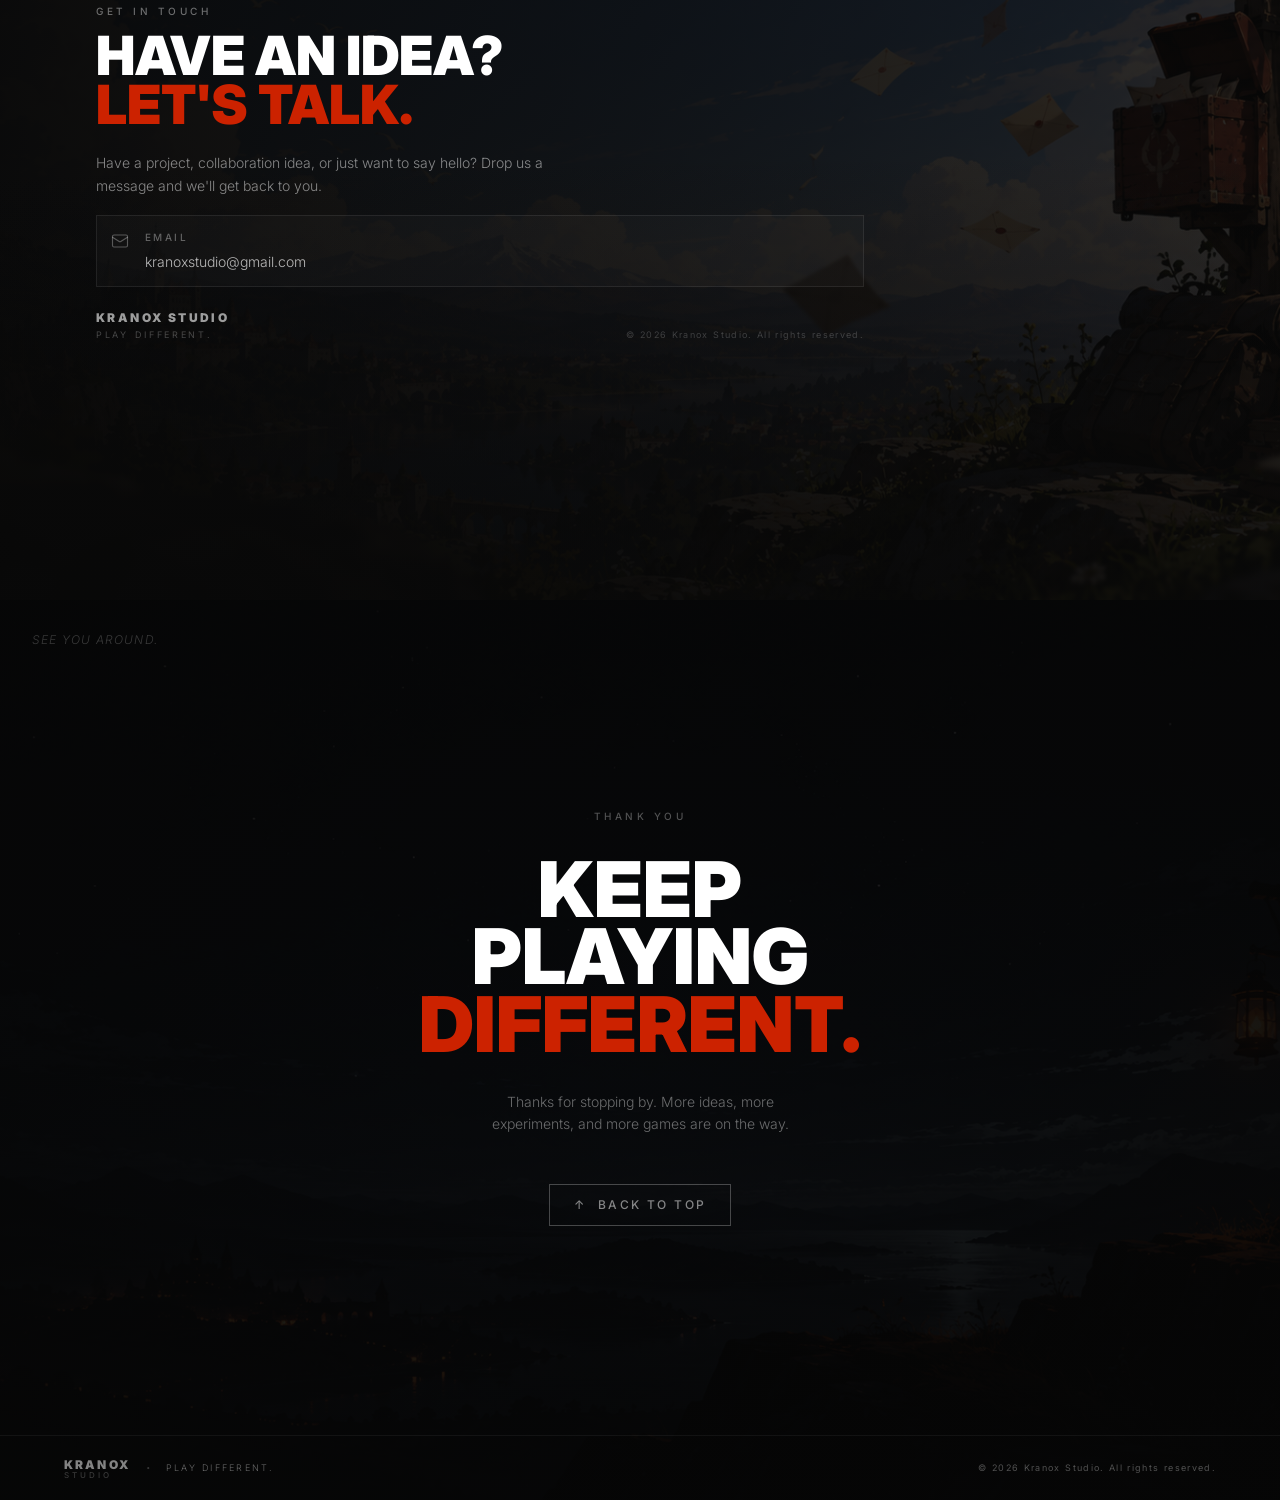
==== commit dff84cde: "Update" ====
--- a/index.html
+++ b/index.html
@@ -25,7 +25,7 @@
     <meta name="robots" content="noindex, nofollow">
     <meta property="og:title" content="Kranox Studio">
     <meta property="og:description" content="Showcases indie games and the creative vision of Kranox Studio, providing an engaging platform for gamers and fans to explore projects and updates.">
-    <script type="module" crossorigin src="/assets/index-BKcmTC5G.js"></script>
+    <script type="module" crossorigin src="/assets/index-C7AJgiwl.js"></script>
     <link rel="stylesheet" crossorigin href="/assets/index-DFbMKCFw.css">
   </head>
   <body>
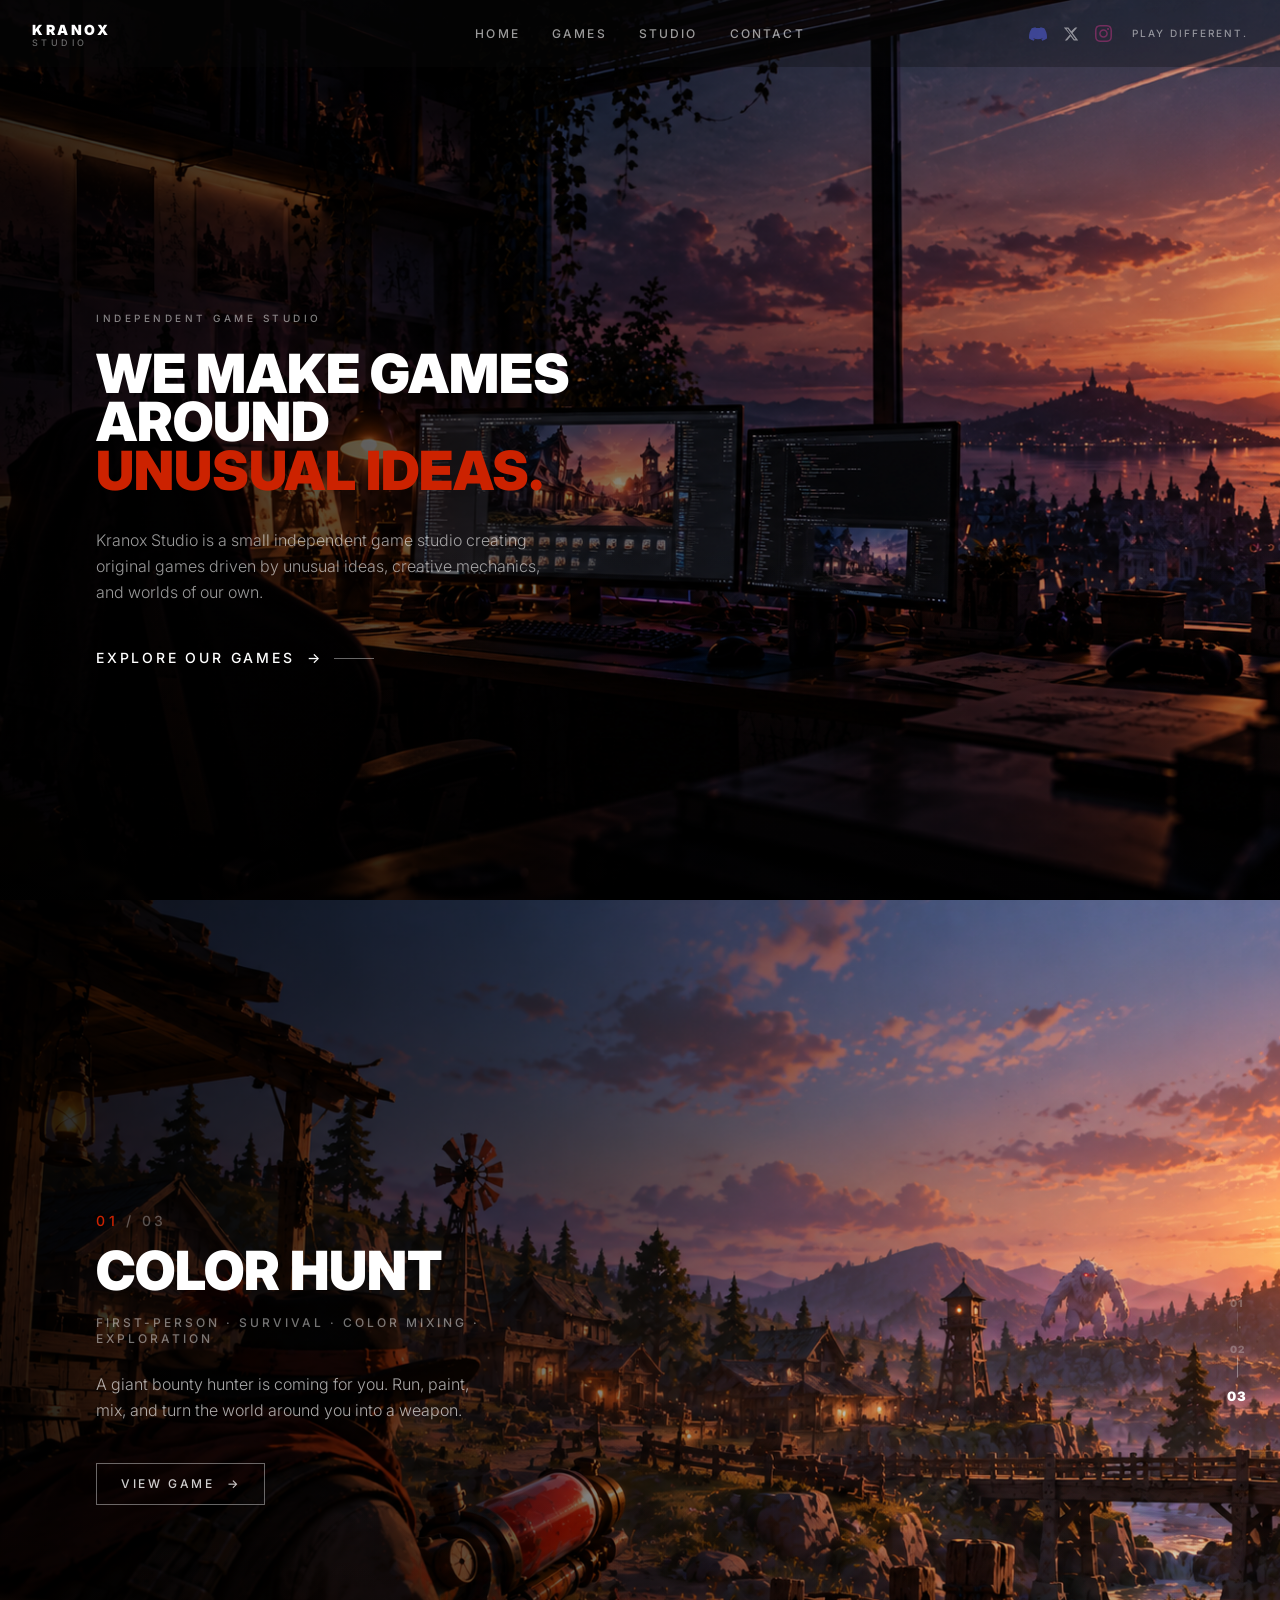
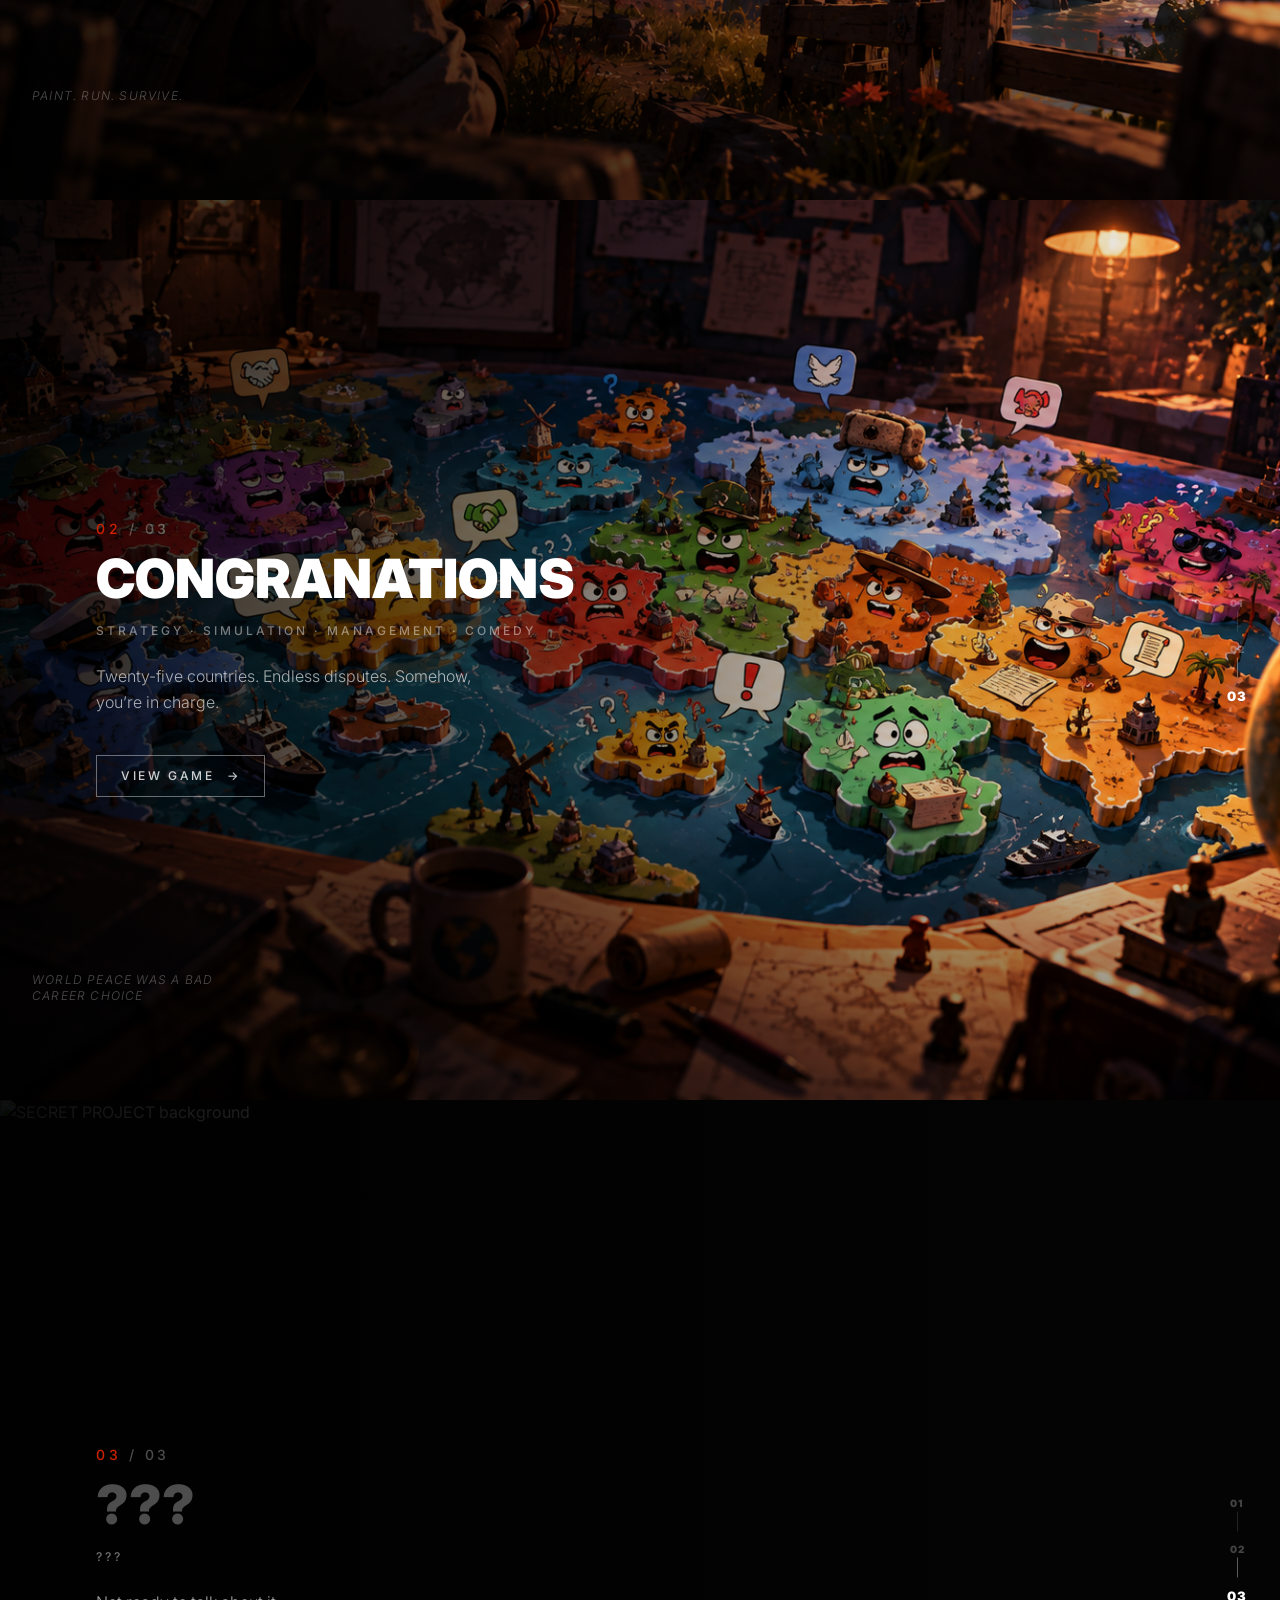
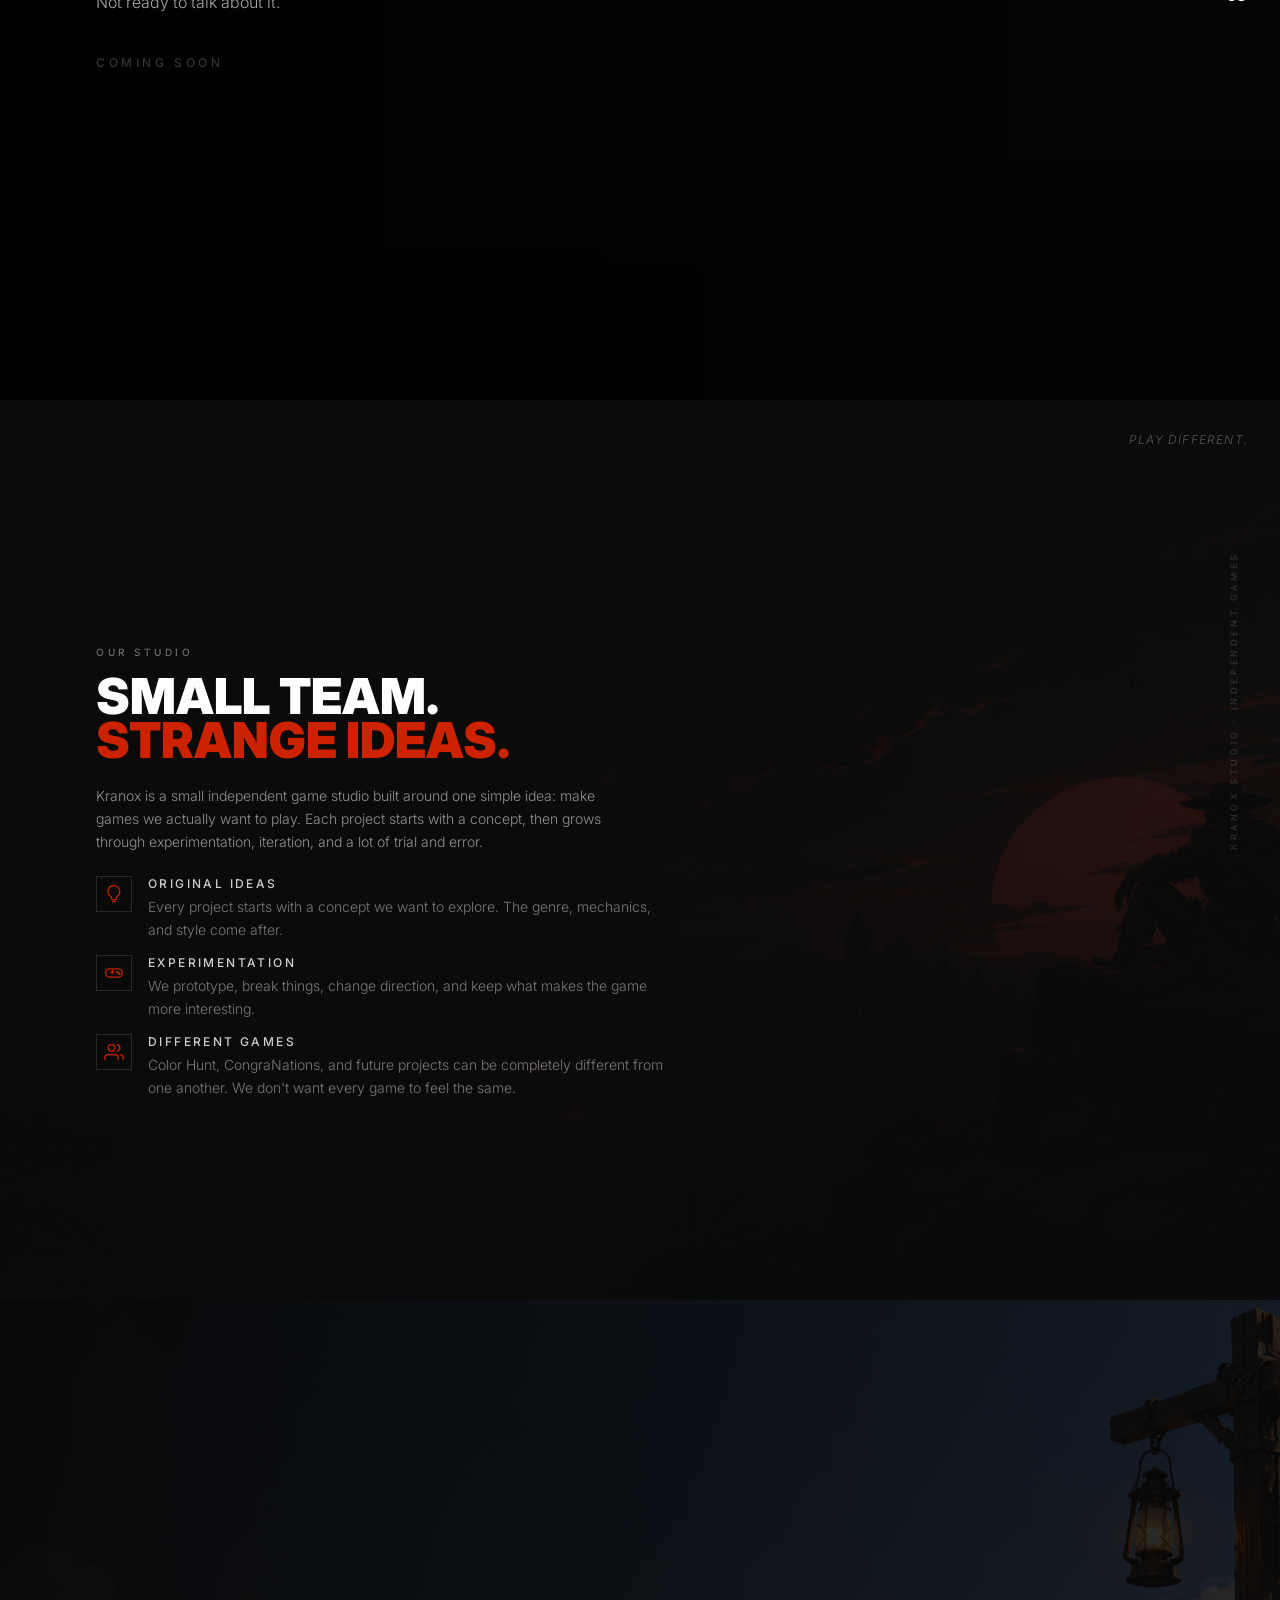
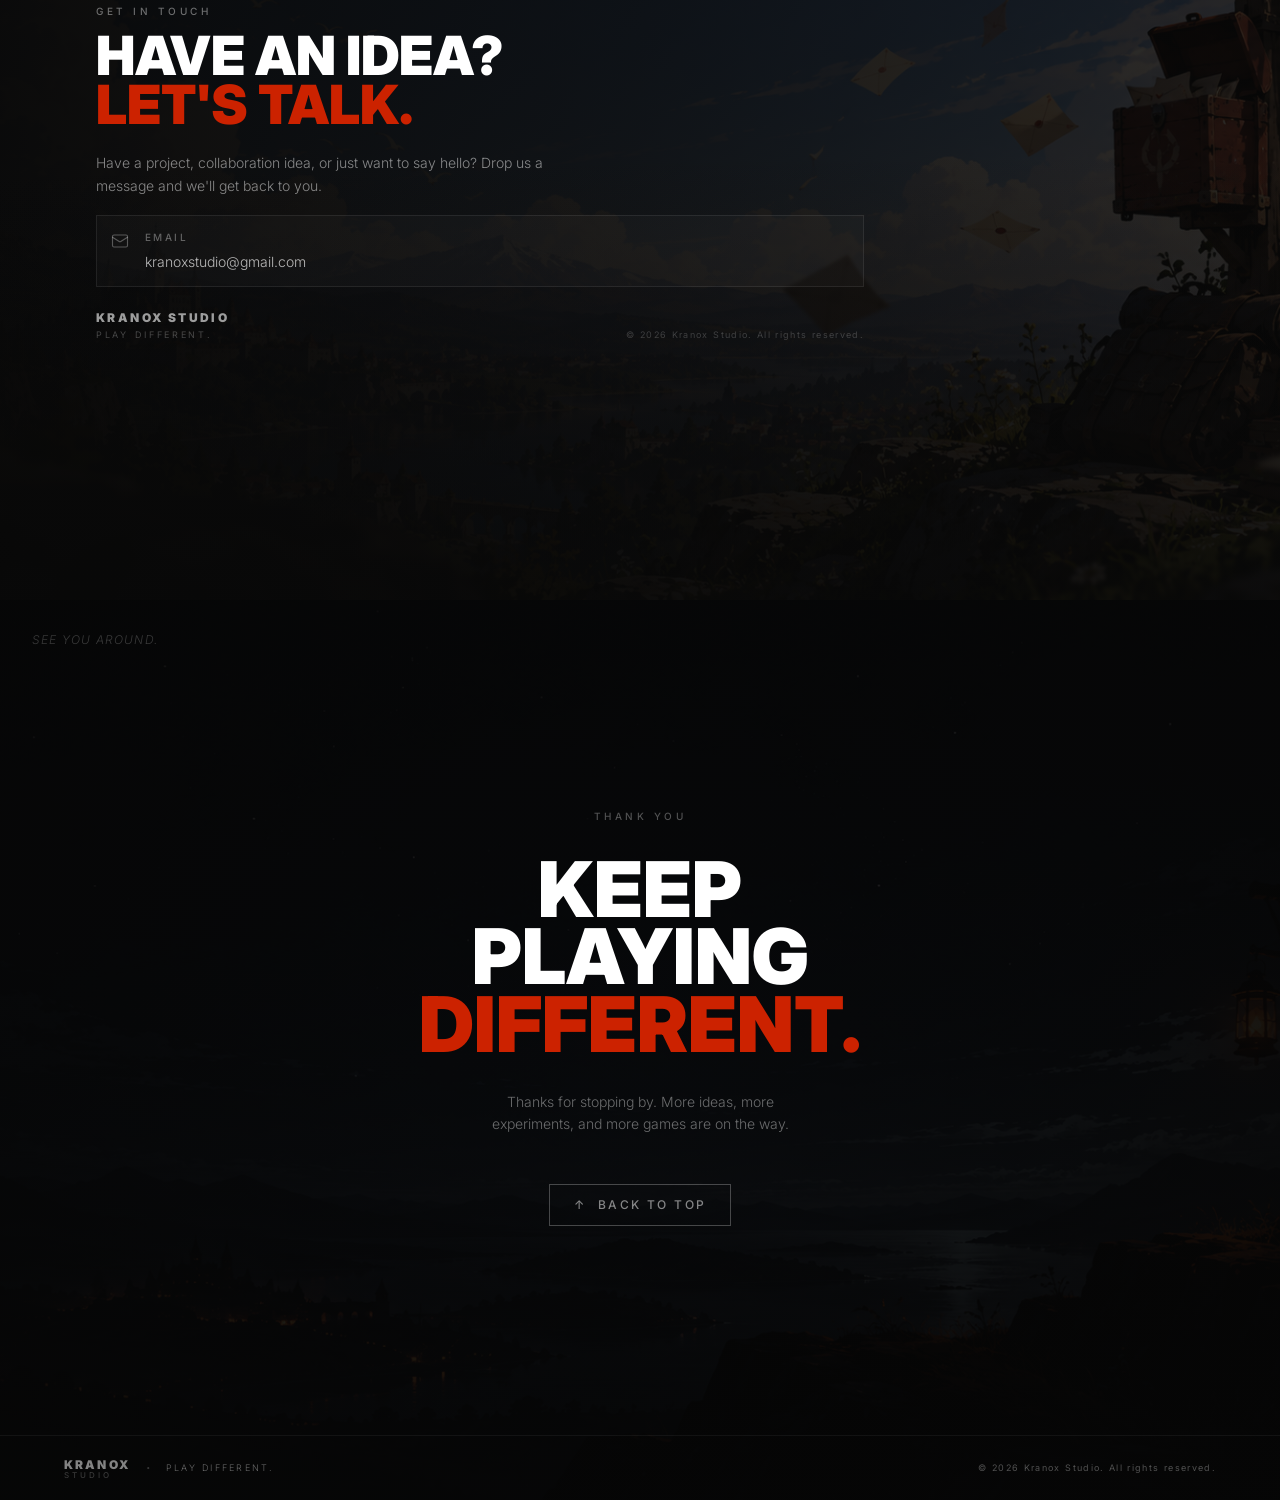
==== commit 9b352bf7: "Update" ====
--- a/index.html
+++ b/index.html
@@ -25,8 +25,8 @@
     <meta name="robots" content="noindex, nofollow">
     <meta property="og:title" content="Kranox Studio">
     <meta property="og:description" content="Showcases indie games and the creative vision of Kranox Studio, providing an engaging platform for gamers and fans to explore projects and updates.">
-    <script type="module" crossorigin src="/assets/index-C7AJgiwl.js"></script>
-    <link rel="stylesheet" crossorigin href="/assets/index-DFbMKCFw.css">
+    <script type="module" crossorigin src="/assets/index-B8JT7HuY.js"></script>
+    <link rel="stylesheet" crossorigin href="/assets/index-O2pxyaZc.css">
   </head>
   <body>
     
--- a/assets/index-O2pxyaZc.css
+++ b/assets/index-O2pxyaZc.css
@@ -0,0 +1 @@
+@import "https://fonts.googleapis.com/css2?family=Inter:ital,wght@0,300;0,400;0,500;0,600;0,700;0,900;1,300;1,400;1,500&display=swap";@layer components;@layer properties{@supports (((-webkit-hyphens:none)) and (not (margin-trim:inline))) or ((-moz-orient:inline) and (not (color:rgb(from red r g b)))){*,:before,:after,::backdrop{--tw-translate-x:0;--tw-translate-y:0;--tw-translate-z:0;--tw-scale-x:1;--tw-scale-y:1;--tw-scale-z:1;--tw-rotate-x:initial;--tw-rotate-y:initial;--tw-rotate-z:initial;--tw-skew-x:initial;--tw-skew-y:initial;--tw-border-style:solid;--tw-leading:initial;--tw-font-weight:initial;--tw-tracking:initial;--tw-blur:initial;--tw-brightness:initial;--tw-contrast:initial;--tw-grayscale:initial;--tw-hue-rotate:initial;--tw-invert:initial;--tw-opacity:initial;--tw-saturate:initial;--tw-sepia:initial;--tw-drop-shadow:initial;--tw-drop-shadow-color:initial;--tw-drop-shadow-alpha:100%;--tw-drop-shadow-size:initial;--tw-backdrop-blur:initial;--tw-backdrop-brightness:initial;--tw-backdrop-contrast:initial;--tw-backdrop-grayscale:initial;--tw-backdrop-hue-rotate:initial;--tw-backdrop-invert:initial;--tw-backdrop-opacity:initial;--tw-backdrop-saturate:initial;--tw-backdrop-sepia:initial;--tw-duration:initial;--tw-ease:initial}}}@layer theme{:root,:host{--font-sans:"Inter", sans-serif;--font-mono:ui-monospace, SFMono-Regular, Menlo, Monaco, Consolas, "Liberation Mono", "Courier New", monospace;--color-red-400:oklch(70.4% .191 22.216);--color-amber-400:oklch(82.8% .189 84.429);--color-emerald-400:oklch(76.5% .177 163.223);--color-black:#000;--color-white:#fff;--spacing:.25rem;--container-xs:20rem;--container-sm:24rem;--container-md:28rem;--container-lg:32rem;--container-2xl:42rem;--container-3xl:48rem;--container-4xl:56rem;--container-5xl:64rem;--container-6xl:72rem;--text-xs:.75rem;--text-xs--line-height:calc(1 / .75);--text-sm:.875rem;--text-sm--line-height:calc(1.25 / .875);--text-base:1rem;--text-base--line-height:calc(1.5 / 1);--text-lg:1.125rem;--text-lg--line-height:calc(1.75 / 1.125);--text-xl:1.25rem;--text-xl--line-height:calc(1.75 / 1.25);--text-2xl:1.5rem;--text-2xl--line-height:calc(2 / 1.5);--text-3xl:1.875rem;--text-3xl--line-height:calc(2.25 / 1.875);--text-4xl:2.25rem;--text-4xl--line-height:calc(2.5 / 2.25);--text-5xl:3rem;--text-5xl--line-height:1;--text-6xl:3.75rem;--text-6xl--line-height:1;--font-weight-light:300;--font-weight-medium:500;--font-weight-semibold:600;--font-weight-bold:700;--font-weight-black:900;--tracking-wide:.025em;--tracking-widest:.1em;--leading-tight:1.25;--leading-snug:1.375;--leading-relaxed:1.625;--ease-in-out:cubic-bezier(.4, 0, .2, 1);--default-transition-duration:.15s;--default-transition-timing-function:cubic-bezier(.4, 0, .2, 1);--default-font-family:var(--font-sans);--default-mono-font-family:var(--font-mono);--color-bg:#0a0a0a;--color-fg:#fff;--color-fg-muted:#888;--color-accent:#c20;--color-card:#111;--color-border:#ffffff1f}}@layer base{*,:after,:before,::backdrop{box-sizing:border-box;border:0 solid;margin:0;padding:0}::file-selector-button{box-sizing:border-box;border:0 solid;margin:0;padding:0}html,:host{-webkit-text-size-adjust:100%;tab-size:4;line-height:1.5;font-family:var(--default-font-family,ui-sans-serif, system-ui, sans-serif, "Apple Color Emoji", "Segoe UI Emoji", "Segoe UI Symbol", "Noto Color Emoji");font-feature-settings:var(--default-font-feature-settings,normal);font-variation-settings:var(--default-font-variation-settings,normal);-webkit-tap-highlight-color:transparent}hr{height:0;color:inherit;border-top-width:1px}abbr:where([title]){-webkit-text-decoration:underline dotted;text-decoration:underline dotted}h1,h2,h3,h4,h5,h6{font-size:inherit;font-weight:inherit}a{color:inherit;-webkit-text-decoration:inherit;-webkit-text-decoration:inherit;-webkit-text-decoration:inherit;-webkit-text-decoration:inherit;text-decoration:inherit}b,strong{font-weight:bolder}code,kbd,samp,pre{font-family:var(--default-mono-font-family,ui-monospace, SFMono-Regular, Menlo, Monaco, Consolas, "Liberation Mono", "Courier New", monospace);font-feature-settings:var(--default-mono-font-feature-settings,normal);font-variation-settings:var(--default-mono-font-variation-settings,normal);font-size:1em}small{font-size:80%}sub,sup{vertical-align:baseline;font-size:75%;line-height:0;position:relative}sub{bottom:-.25em}sup{top:-.5em}table{text-indent:0;border-color:inherit;border-collapse:collapse}:-moz-focusring{outline:auto}progress{vertical-align:baseline}summary{display:list-item}ol,ul,menu{list-style:none}img,svg,video,canvas,audio,iframe,embed,object{vertical-align:middle;display:block}img,video{max-width:100%;height:auto}button,input,select,optgroup,textarea{font:inherit;font-feature-settings:inherit;font-variation-settings:inherit;letter-spacing:inherit;color:inherit;opacity:1;background-color:#0000;border-radius:0}::file-selector-button{font:inherit;font-feature-settings:inherit;font-variation-settings:inherit;letter-spacing:inherit;color:inherit;opacity:1;background-color:#0000;border-radius:0}:where(select:is([multiple],[size])) optgroup{font-weight:bolder}:where(select:is([multiple],[size])) optgroup option{padding-inline-start:20px}::file-selector-button{margin-inline-end:4px}::placeholder{opacity:1}@supports (not ((-webkit-appearance:-apple-pay-button))) or (contain-intrinsic-size:1px){::placeholder{color:currentColor}@supports (color:color-mix(in lab, red, red)){::placeholder{color:color-mix(in oklab, currentcolor 50%, transparent)}}}textarea{resize:vertical}::-webkit-search-decoration{-webkit-appearance:none}::-webkit-date-and-time-value{min-height:1lh;text-align:inherit}::-webkit-datetime-edit{display:inline-flex}::-webkit-datetime-edit-fields-wrapper{padding:0}::-webkit-datetime-edit{padding-block:0}::-webkit-datetime-edit-year-field{padding-block:0}::-webkit-datetime-edit-month-field{padding-block:0}::-webkit-datetime-edit-day-field{padding-block:0}::-webkit-datetime-edit-hour-field{padding-block:0}::-webkit-datetime-edit-minute-field{padding-block:0}::-webkit-datetime-edit-second-field{padding-block:0}::-webkit-datetime-edit-millisecond-field{padding-block:0}::-webkit-datetime-edit-meridiem-field{padding-block:0}::-webkit-calendar-picker-indicator{line-height:1}:-moz-ui-invalid{box-shadow:none}button,input:where([type=button],[type=reset],[type=submit]){appearance:button}::file-selector-button{appearance:button}::-webkit-inner-spin-button{height:auto}::-webkit-outer-spin-button{height:auto}[hidden]:where(:not([hidden=until-found])){display:none!important}}@layer utilities{.pointer-events-none{pointer-events:none}.visible{visibility:visible}.absolute{position:absolute}.fixed{position:fixed}.relative{position:relative}.static{position:static}.sticky{position:sticky}.inset-0{inset:calc(var(--spacing) * 0)}.start{inset-inline-start:var(--spacing)}.top-0{top:calc(var(--spacing) * 0)}.top-1\/2{top:50%}.top-8{top:calc(var(--spacing) * 8)}.right-0{right:calc(var(--spacing) * 0)}.right-3{right:calc(var(--spacing) * 3)}.right-8{right:calc(var(--spacing) * 8)}.right-10{right:calc(var(--spacing) * 10)}.-bottom-0\.5{bottom:calc(var(--spacing) * -.5)}.bottom-0{bottom:calc(var(--spacing) * 0)}.bottom-8{bottom:calc(var(--spacing) * 8)}.bottom-24{bottom:calc(var(--spacing) * 24)}.left-0{left:calc(var(--spacing) * 0)}.left-1\/2{left:50%}.left-3{left:calc(var(--spacing) * 3)}.left-8{left:calc(var(--spacing) * 8)}.z-10{z-index:10}.z-20{z-index:20}.z-50{z-index:50}.z-\[1\]{z-index:1}.z-\[2\]{z-index:2}.order-first{order:-9999}.order-last{order:9999}.container{width:100%}@media (width>=40rem){.container{max-width:40rem}}@media (width>=48rem){.container{max-width:48rem}}@media (width>=64rem){.container{max-width:64rem}}@media (width>=80rem){.container{max-width:80rem}}@media (width>=96rem){.container{max-width:96rem}}.mx-auto{margin-inline:auto}.-mt-0\.5{margin-top:calc(var(--spacing) * -.5)}.mt-0\.5{margin-top:calc(var(--spacing) * .5)}.mt-1{margin-top:calc(var(--spacing) * 1)}.mt-2{margin-top:calc(var(--spacing) * 2)}.mt-5{margin-top:calc(var(--spacing) * 5)}.mt-6{margin-top:calc(var(--spacing) * 6)}.mt-10{margin-top:calc(var(--spacing) * 10)}.mt-14{margin-top:calc(var(--spacing) * 14)}.mt-20{margin-top:calc(var(--spacing) * 20)}.mt-auto{margin-top:auto}.mb-1{margin-bottom:calc(var(--spacing) * 1)}.mb-1\.5{margin-bottom:calc(var(--spacing) * 1.5)}.mb-2{margin-bottom:calc(var(--spacing) * 2)}.mb-3{margin-bottom:calc(var(--spacing) * 3)}.mb-4{margin-bottom:calc(var(--spacing) * 4)}.mb-5{margin-bottom:calc(var(--spacing) * 5)}.mb-6{margin-bottom:calc(var(--spacing) * 6)}.mb-8{margin-bottom:calc(var(--spacing) * 8)}.mb-10{margin-bottom:calc(var(--spacing) * 10)}.mb-12{margin-bottom:calc(var(--spacing) * 12)}.mb-14{margin-bottom:calc(var(--spacing) * 14)}.ml-3{margin-left:calc(var(--spacing) * 3)}.ml-auto{margin-left:auto}.block{display:block}.flex{display:flex}.grid{display:grid}.hidden{display:none}.inline{display:inline}.inline-flex{display:inline-flex}.h-1\.5{height:calc(var(--spacing) * 1.5)}.h-2{height:calc(var(--spacing) * 2)}.h-8{height:calc(var(--spacing) * 8)}.h-9{height:calc(var(--spacing) * 9)}.h-dvh{height:100dvh}.h-full{height:100%}.h-px{height:1px}.h-screen{height:100vh}.min-h-screen{min-height:100vh}.w-1{width:calc(var(--spacing) * 1)}.w-1\.5{width:calc(var(--spacing) * 1.5)}.w-5{width:calc(var(--spacing) * 5)}.w-9{width:calc(var(--spacing) * 9)}.w-\[45\%\]{width:45%}.w-full{width:100%}.w-px{width:1px}.max-w-2xl{max-width:var(--container-2xl)}.max-w-3xl{max-width:var(--container-3xl)}.max-w-4xl{max-width:var(--container-4xl)}.max-w-5xl{max-width:var(--container-5xl)}.max-w-6xl{max-width:var(--container-6xl)}.max-w-lg{max-width:var(--container-lg)}.max-w-md{max-width:var(--container-md)}.max-w-sm{max-width:var(--container-sm)}.max-w-xs{max-width:var(--container-xs)}.flex-1{flex:1}.flex-shrink-0{flex-shrink:0}.grow{flex-grow:1}.origin-left{transform-origin:0}.-translate-x-1\/2{--tw-translate-x:calc(calc(1 / 2 * 100%) * -1);translate:var(--tw-translate-x) var(--tw-translate-y)}.-translate-y-1\/2{--tw-translate-y:calc(calc(1 / 2 * 100%) * -1);translate:var(--tw-translate-x) var(--tw-translate-y)}.scale-x-0{--tw-scale-x:0%;scale:var(--tw-scale-x) var(--tw-scale-y)}.transform{transform:var(--tw-rotate-x,) var(--tw-rotate-y,) var(--tw-rotate-z,) var(--tw-skew-x,) var(--tw-skew-y,)}.cursor-pointer{cursor:pointer}.grid-cols-1{grid-template-columns:repeat(1,minmax(0,1fr))}.grid-cols-2{grid-template-columns:repeat(2,minmax(0,1fr))}.flex-col{flex-direction:column}.flex-wrap{flex-wrap:wrap}.items-baseline{align-items:baseline}.items-center{align-items:center}.items-start{align-items:flex-start}.justify-between{justify-content:space-between}.justify-center{justify-content:center}.gap-0{gap:calc(var(--spacing) * 0)}.gap-1{gap:calc(var(--spacing) * 1)}.gap-1\.5{gap:calc(var(--spacing) * 1.5)}.gap-2{gap:calc(var(--spacing) * 2)}.gap-3{gap:calc(var(--spacing) * 3)}.gap-4{gap:calc(var(--spacing) * 4)}.gap-5{gap:calc(var(--spacing) * 5)}.gap-6{gap:calc(var(--spacing) * 6)}.gap-7{gap:calc(var(--spacing) * 7)}.gap-8{gap:calc(var(--spacing) * 8)}.gap-14{gap:calc(var(--spacing) * 14)}.gap-16{gap:calc(var(--spacing) * 16)}.gap-x-12{column-gap:calc(var(--spacing) * 12)}.overflow-hidden{overflow:hidden}.rounded-full{border-radius:3.40282e38px}.border{border-style:var(--tw-border-style);border-width:1px}.border-t{border-top-style:var(--tw-border-style);border-top-width:1px}.border-white\/8{border-color:#ffffff14}@supports (color:color-mix(in lab, red, red)){.border-white\/8{border-color:color-mix(in oklab, var(--color-white) 8%, transparent)}}.border-white\/20{border-color:#fff3}@supports (color:color-mix(in lab, red, red)){.border-white\/20{border-color:color-mix(in oklab, var(--color-white) 20%, transparent)}}.border-white\/25{border-color:#ffffff40}@supports (color:color-mix(in lab, red, red)){.border-white\/25{border-color:color-mix(in oklab, var(--color-white) 25%, transparent)}}.border-white\/30{border-color:#ffffff4d}@supports (color:color-mix(in lab, red, red)){.border-white\/30{border-color:color-mix(in oklab, var(--color-white) 30%, transparent)}}.border-white\/40{border-color:#fff6}@supports (color:color-mix(in lab, red, red)){.border-white\/40{border-color:color-mix(in oklab, var(--color-white) 40%, transparent)}}.bg-\[\#0a0a0a\]{background-color:#0a0a0a}.bg-amber-400{background-color:var(--color-amber-400)}.bg-black\/60{background-color:#0009}@supports (color:color-mix(in lab, red, red)){.bg-black\/60{background-color:color-mix(in oklab, var(--color-black) 60%, transparent)}}.bg-emerald-400{background-color:var(--color-emerald-400)}.bg-red-400{background-color:var(--color-red-400)}.bg-white\/40{background-color:#fff6}@supports (color:color-mix(in lab, red, red)){.bg-white\/40{background-color:color-mix(in oklab, var(--color-white) 40%, transparent)}}.bg-white\/60{background-color:#fff9}@supports (color:color-mix(in lab, red, red)){.bg-white\/60{background-color:color-mix(in oklab, var(--color-white) 60%, transparent)}}.object-cover{object-fit:cover}.p-1{padding:calc(var(--spacing) * 1)}.p-4{padding:calc(var(--spacing) * 4)}.p-5{padding:calc(var(--spacing) * 5)}.px-3{padding-inline:calc(var(--spacing) * 3)}.px-6{padding-inline:calc(var(--spacing) * 6)}.px-8{padding-inline:calc(var(--spacing) * 8)}.px-16{padding-inline:calc(var(--spacing) * 16)}.py-1\.5{padding-block:calc(var(--spacing) * 1.5)}.py-3{padding-block:calc(var(--spacing) * 3)}.py-4{padding-block:calc(var(--spacing) * 4)}.py-5{padding-block:calc(var(--spacing) * 5)}.py-6{padding-block:calc(var(--spacing) * 6)}.py-8{padding-block:calc(var(--spacing) * 8)}.py-10{padding-block:calc(var(--spacing) * 10)}.py-12{padding-block:calc(var(--spacing) * 12)}.py-14{padding-block:calc(var(--spacing) * 14)}.py-16{padding-block:calc(var(--spacing) * 16)}.py-20{padding-block:calc(var(--spacing) * 20)}.py-24{padding-block:calc(var(--spacing) * 24)}.py-28{padding-block:calc(var(--spacing) * 28)}.pt-3{padding-top:calc(var(--spacing) * 3)}.pt-5{padding-top:calc(var(--spacing) * 5)}.pt-8{padding-top:calc(var(--spacing) * 8)}.pt-10{padding-top:calc(var(--spacing) * 10)}.pt-14{padding-top:calc(var(--spacing) * 14)}.pt-16{padding-top:calc(var(--spacing) * 16)}.pt-20{padding-top:calc(var(--spacing) * 20)}.pb-1{padding-bottom:calc(var(--spacing) * 1)}.pb-2{padding-bottom:calc(var(--spacing) * 2)}.pb-4{padding-bottom:calc(var(--spacing) * 4)}.pb-8{padding-bottom:calc(var(--spacing) * 8)}.pb-16{padding-bottom:calc(var(--spacing) * 16)}.text-center{text-align:center}.text-left{text-align:left}.text-right{text-align:right}.text-2xl{font-size:var(--text-2xl);line-height:var(--tw-leading,var(--text-2xl--line-height))}.text-4xl{font-size:var(--text-4xl);line-height:var(--tw-leading,var(--text-4xl--line-height))}.text-base{font-size:var(--text-base);line-height:var(--tw-leading,var(--text-base--line-height))}.text-lg{font-size:var(--text-lg);line-height:var(--tw-leading,var(--text-lg--line-height))}.text-sm{font-size:var(--text-sm);line-height:var(--tw-leading,var(--text-sm--line-height))}.text-xl{font-size:var(--text-xl);line-height:var(--tw-leading,var(--text-xl--line-height))}.text-xs{font-size:var(--text-xs);line-height:var(--tw-leading,var(--text-xs--line-height))}.text-\[8px\]{font-size:8px}.text-\[9px\]{font-size:9px}.text-\[10px\]{font-size:10px}.leading-\[0\.9\]{--tw-leading:.9;line-height:.9}.leading-\[0\.88\]{--tw-leading:.88;line-height:.88}.leading-none{--tw-leading:1;line-height:1}.leading-relaxed{--tw-leading:var(--leading-relaxed);line-height:var(--leading-relaxed)}.leading-snug{--tw-leading:var(--leading-snug);line-height:var(--leading-snug)}.leading-tight{--tw-leading:var(--leading-tight);line-height:var(--leading-tight)}.font-black{--tw-font-weight:var(--font-weight-black);font-weight:var(--font-weight-black)}.font-bold{--tw-font-weight:var(--font-weight-bold);font-weight:var(--font-weight-bold)}.font-light{--tw-font-weight:var(--font-weight-light);font-weight:var(--font-weight-light)}.font-medium{--tw-font-weight:var(--font-weight-medium);font-weight:var(--font-weight-medium)}.font-semibold{--tw-font-weight:var(--font-weight-semibold);font-weight:var(--font-weight-semibold)}.tracking-\[0\.2em\]{--tw-tracking:.2em;letter-spacing:.2em}.tracking-\[0\.3em\]{--tw-tracking:.3em;letter-spacing:.3em}.tracking-\[0\.4em\]{--tw-tracking:.4em;letter-spacing:.4em}.tracking-\[0\.15em\]{--tw-tracking:.15em;letter-spacing:.15em}.tracking-\[0\.16em\]{--tw-tracking:.16em;letter-spacing:.16em}.tracking-\[0\.18em\]{--tw-tracking:.18em;letter-spacing:.18em}.tracking-\[0\.22em\]{--tw-tracking:.22em;letter-spacing:.22em}.tracking-\[0\.25em\]{--tw-tracking:.25em;letter-spacing:.25em}.tracking-\[0\.35em\]{--tw-tracking:.35em;letter-spacing:.35em}.tracking-\[0\.38em\]{--tw-tracking:.38em;letter-spacing:.38em}.tracking-wide{--tw-tracking:var(--tracking-wide);letter-spacing:var(--tracking-wide)}.tracking-widest{--tw-tracking:var(--tracking-widest);letter-spacing:var(--tracking-widest)}.whitespace-pre-line{white-space:pre-line}.text-amber-400{color:var(--color-amber-400)}.text-emerald-400{color:var(--color-emerald-400)}.text-red-400{color:var(--color-red-400)}.text-white{color:var(--color-white)}.text-white\/10{color:#ffffff1a}@supports (color:color-mix(in lab, red, red)){.text-white\/10{color:color-mix(in oklab, var(--color-white) 10%, transparent)}}.text-white\/15{color:#ffffff26}@supports (color:color-mix(in lab, red, red)){.text-white\/15{color:color-mix(in oklab, var(--color-white) 15%, transparent)}}.text-white\/20{color:#fff3}@supports (color:color-mix(in lab, red, red)){.text-white\/20{color:color-mix(in oklab, var(--color-white) 20%, transparent)}}.text-white\/25{color:#ffffff40}@supports (color:color-mix(in lab, red, red)){.text-white\/25{color:color-mix(in oklab, var(--color-white) 25%, transparent)}}.text-white\/30{color:#ffffff4d}@supports (color:color-mix(in lab, red, red)){.text-white\/30{color:color-mix(in oklab, var(--color-white) 30%, transparent)}}.text-white\/35{color:#ffffff59}@supports (color:color-mix(in lab, red, red)){.text-white\/35{color:color-mix(in oklab, var(--color-white) 35%, transparent)}}.text-white\/40{color:#fff6}@supports (color:color-mix(in lab, red, red)){.text-white\/40{color:color-mix(in oklab, var(--color-white) 40%, transparent)}}.text-white\/45{color:#ffffff73}@supports (color:color-mix(in lab, red, red)){.text-white\/45{color:color-mix(in oklab, var(--color-white) 45%, transparent)}}.text-white\/50{color:#ffffff80}@supports (color:color-mix(in lab, red, red)){.text-white\/50{color:color-mix(in oklab, var(--color-white) 50%, transparent)}}.text-white\/55{color:#ffffff8c}@supports (color:color-mix(in lab, red, red)){.text-white\/55{color:color-mix(in oklab, var(--color-white) 55%, transparent)}}.text-white\/60{color:#fff9}@supports (color:color-mix(in lab, red, red)){.text-white\/60{color:color-mix(in oklab, var(--color-white) 60%, transparent)}}.text-white\/65{color:#ffffffa6}@supports (color:color-mix(in lab, red, red)){.text-white\/65{color:color-mix(in oklab, var(--color-white) 65%, transparent)}}.text-white\/70{color:#ffffffb3}@supports (color:color-mix(in lab, red, red)){.text-white\/70{color:color-mix(in oklab, var(--color-white) 70%, transparent)}}.text-white\/80{color:#fffc}@supports (color:color-mix(in lab, red, red)){.text-white\/80{color:color-mix(in oklab, var(--color-white) 80%, transparent)}}.uppercase{text-transform:uppercase}.italic{font-style:italic}.opacity-25{opacity:.25}.opacity-30{opacity:.3}.opacity-35{opacity:.35}.opacity-50{opacity:.5}.blur{--tw-blur:blur(8px);filter:var(--tw-blur,) var(--tw-brightness,) var(--tw-contrast,) var(--tw-grayscale,) var(--tw-hue-rotate,) var(--tw-invert,) var(--tw-saturate,) var(--tw-sepia,) var(--tw-drop-shadow,)}.filter{filter:var(--tw-blur,) var(--tw-brightness,) var(--tw-contrast,) var(--tw-grayscale,) var(--tw-hue-rotate,) var(--tw-invert,) var(--tw-saturate,) var(--tw-sepia,) var(--tw-drop-shadow,)}.backdrop-filter{-webkit-backdrop-filter:var(--tw-backdrop-blur,) var(--tw-backdrop-brightness,) var(--tw-backdrop-contrast,) var(--tw-backdrop-grayscale,) var(--tw-backdrop-hue-rotate,) var(--tw-backdrop-invert,) var(--tw-backdrop-opacity,) var(--tw-backdrop-saturate,) var(--tw-backdrop-sepia,);backdrop-filter:var(--tw-backdrop-blur,) var(--tw-backdrop-brightness,) var(--tw-backdrop-contrast,) var(--tw-backdrop-grayscale,) var(--tw-backdrop-hue-rotate,) var(--tw-backdrop-invert,) var(--tw-backdrop-opacity,) var(--tw-backdrop-saturate,) var(--tw-backdrop-sepia,)}.transition{transition-property:color,background-color,border-color,outline-color,text-decoration-color,fill,stroke,--tw-gradient-from,--tw-gradient-via,--tw-gradient-to,opacity,box-shadow,transform,translate,scale,rotate,filter,-webkit-backdrop-filter,backdrop-filter,display,content-visibility,overlay,pointer-events;transition-timing-function:var(--tw-ease,var(--default-transition-timing-function));transition-duration:var(--tw-duration,var(--default-transition-duration))}.transition-all{transition-property:all;transition-timing-function:var(--tw-ease,var(--default-transition-timing-function));transition-duration:var(--tw-duration,var(--default-transition-duration))}.transition-colors{transition-property:color,background-color,border-color,outline-color,text-decoration-color,fill,stroke,--tw-gradient-from,--tw-gradient-via,--tw-gradient-to;transition-timing-function:var(--tw-ease,var(--default-transition-timing-function));transition-duration:var(--tw-duration,var(--default-transition-duration))}.transition-opacity{transition-property:opacity;transition-timing-function:var(--tw-ease,var(--default-transition-timing-function));transition-duration:var(--tw-duration,var(--default-transition-duration))}.transition-transform{transition-property:transform,translate,scale,rotate;transition-timing-function:var(--tw-ease,var(--default-transition-timing-function));transition-duration:var(--tw-duration,var(--default-transition-duration))}.duration-300{--tw-duration:.3s;transition-duration:.3s}.duration-500{--tw-duration:.5s;transition-duration:.5s}.duration-700{--tw-duration:.7s;transition-duration:.7s}.ease-in-out{--tw-ease:var(--ease-in-out);transition-timing-function:var(--ease-in-out)}.select-none{-webkit-user-select:none;user-select:none}@media (hover:hover){.group-hover\:translate-x-0\.5:is(:where(.group):hover *){--tw-translate-x:calc(var(--spacing) * .5);translate:var(--tw-translate-x) var(--tw-translate-y)}.group-hover\:translate-x-1:is(:where(.group):hover *){--tw-translate-x:calc(var(--spacing) * 1);translate:var(--tw-translate-x) var(--tw-translate-y)}.group-hover\:-translate-y-0\.5:is(:where(.group):hover *){--tw-translate-y:calc(var(--spacing) * -.5);translate:var(--tw-translate-x) var(--tw-translate-y)}.group-hover\:translate-y-0\.5:is(:where(.group):hover *){--tw-translate-y:calc(var(--spacing) * .5);translate:var(--tw-translate-x) var(--tw-translate-y)}.group-hover\:scale-x-100:is(:where(.group):hover *){--tw-scale-x:100%;scale:var(--tw-scale-x) var(--tw-scale-y)}.group-hover\:scale-\[1\.03\]:is(:where(.group):hover *){scale:1.03}.group-hover\:scale-\[1\.04\]:is(:where(.group):hover *){scale:1.04}.group-hover\:bg-white\/70:is(:where(.group):hover *){background-color:#ffffffb3}@supports (color:color-mix(in lab, red, red)){.group-hover\:bg-white\/70:is(:where(.group):hover *){background-color:color-mix(in oklab, var(--color-white) 70%, transparent)}}.group-hover\:text-white\/30:is(:where(.group):hover *){color:#ffffff4d}@supports (color:color-mix(in lab, red, red)){.group-hover\:text-white\/30:is(:where(.group):hover *){color:color-mix(in oklab, var(--color-white) 30%, transparent)}}.group-hover\:text-white\/80:is(:where(.group):hover *){color:#fffc}@supports (color:color-mix(in lab, red, red)){.group-hover\:text-white\/80:is(:where(.group):hover *){color:color-mix(in oklab, var(--color-white) 80%, transparent)}}.group-hover\:opacity-70:is(:where(.group):hover *){opacity:.7}.hover\:border-white\/50:hover{border-color:#ffffff80}@supports (color:color-mix(in lab, red, red)){.hover\:border-white\/50:hover{border-color:color-mix(in oklab, var(--color-white) 50%, transparent)}}.hover\:border-white\/60:hover{border-color:#fff9}@supports (color:color-mix(in lab, red, red)){.hover\:border-white\/60:hover{border-color:color-mix(in oklab, var(--color-white) 60%, transparent)}}.hover\:border-white\/80:hover{border-color:#fffc}@supports (color:color-mix(in lab, red, red)){.hover\:border-white\/80:hover{border-color:color-mix(in oklab, var(--color-white) 80%, transparent)}}.hover\:text-white:hover{color:var(--color-white)}.hover\:text-white\/80:hover{color:#fffc}@supports (color:color-mix(in lab, red, red)){.hover\:text-white\/80:hover{color:color-mix(in oklab, var(--color-white) 80%, transparent)}}.hover\:opacity-50:hover{opacity:.5}.hover\:opacity-60:hover{opacity:.6}.hover\:opacity-100:hover{opacity:1}}@media (width>=40rem){.sm\:grid-cols-2{grid-template-columns:repeat(2,minmax(0,1fr))}.sm\:grid-cols-3{grid-template-columns:repeat(3,minmax(0,1fr))}.sm\:grid-cols-4{grid-template-columns:repeat(4,minmax(0,1fr))}.sm\:flex-row{flex-direction:row}.sm\:items-end{align-items:flex-end}.sm\:px-16{padding-inline:calc(var(--spacing) * 16)}}@media (width>=48rem){.md\:block{display:block}.md\:flex{display:flex}.md\:grid-cols-2{grid-template-columns:repeat(2,minmax(0,1fr))}.md\:grid-cols-\[180px_1fr\]{grid-template-columns:180px 1fr}.md\:flex-row{flex-direction:row}.md\:items-baseline{align-items:baseline}.md\:justify-between{justify-content:space-between}.md\:gap-12{gap:calc(var(--spacing) * 12)}.md\:px-12{padding-inline:calc(var(--spacing) * 12)}.md\:px-16{padding-inline:calc(var(--spacing) * 16)}.md\:py-32{padding-block:calc(var(--spacing) * 32)}.md\:py-36{padding-block:calc(var(--spacing) * 36)}.md\:text-2xl{font-size:var(--text-2xl);line-height:var(--tw-leading,var(--text-2xl--line-height))}.md\:text-3xl{font-size:var(--text-3xl);line-height:var(--tw-leading,var(--text-3xl--line-height))}.md\:text-5xl{font-size:var(--text-5xl);line-height:var(--tw-leading,var(--text-5xl--line-height))}.md\:text-xl{font-size:var(--text-xl);line-height:var(--tw-leading,var(--text-xl--line-height))}}@media (width>=64rem){.lg\:sticky{position:sticky}.lg\:order-first{order:-9999}.lg\:order-last{order:9999}.lg\:block{display:block}.lg\:w-\[48\%\]{width:48%}.lg\:w-\[52\%\]{width:52%}.lg\:grid-cols-2{grid-template-columns:repeat(2,minmax(0,1fr))}.lg\:grid-cols-3{grid-template-columns:repeat(3,minmax(0,1fr))}.lg\:flex-row{flex-direction:row}.lg\:gap-24{gap:calc(var(--spacing) * 24)}.lg\:border-t-0{border-top-style:var(--tw-border-style);border-top-width:0}.lg\:px-24{padding-inline:calc(var(--spacing) * 24)}.lg\:pt-0{padding-top:calc(var(--spacing) * 0)}.lg\:pt-8{padding-top:calc(var(--spacing) * 8)}.lg\:pr-16{padding-right:calc(var(--spacing) * 16)}.lg\:text-6xl{font-size:var(--text-6xl);line-height:var(--tw-leading,var(--text-6xl--line-height))}}}html{color:#fff;scroll-behavior:smooth;background-color:#0a0a0a;font-family:Inter,sans-serif;overflow-x:hidden}body{color:#fff;-webkit-user-select:none;user-select:none;background-color:#0a0a0a;overflow-x:hidden}*{scrollbar-width:none}::-webkit-scrollbar{display:none}::selection{color:#fff;background-color:#c20}@property --tw-translate-x{syntax:"*";inherits:false;initial-value:0}@property --tw-translate-y{syntax:"*";inherits:false;initial-value:0}@property --tw-translate-z{syntax:"*";inherits:false;initial-value:0}@property --tw-scale-x{syntax:"*";inherits:false;initial-value:1}@property --tw-scale-y{syntax:"*";inherits:false;initial-value:1}@property --tw-scale-z{syntax:"*";inherits:false;initial-value:1}@property --tw-rotate-x{syntax:"*";inherits:false}@property --tw-rotate-y{syntax:"*";inherits:false}@property --tw-rotate-z{syntax:"*";inherits:false}@property --tw-skew-x{syntax:"*";inherits:false}@property --tw-skew-y{syntax:"*";inherits:false}@property --tw-border-style{syntax:"*";inherits:false;initial-value:solid}@property --tw-leading{syntax:"*";inherits:false}@property --tw-font-weight{syntax:"*";inherits:false}@property --tw-tracking{syntax:"*";inherits:false}@property --tw-blur{syntax:"*";inherits:false}@property --tw-brightness{syntax:"*";inherits:false}@property --tw-contrast{syntax:"*";inherits:false}@property --tw-grayscale{syntax:"*";inherits:false}@property --tw-hue-rotate{syntax:"*";inherits:false}@property --tw-invert{syntax:"*";inherits:false}@property --tw-opacity{syntax:"*";inherits:false}@property --tw-saturate{syntax:"*";inherits:false}@property --tw-sepia{syntax:"*";inherits:false}@property --tw-drop-shadow{syntax:"*";inherits:false}@property --tw-drop-shadow-color{syntax:"*";inherits:false}@property --tw-drop-shadow-alpha{syntax:"<percentage>";inherits:false;initial-value:100%}@property --tw-drop-shadow-size{syntax:"*";inherits:false}@property --tw-backdrop-blur{syntax:"*";inherits:false}@property --tw-backdrop-brightness{syntax:"*";inherits:false}@property --tw-backdrop-contrast{syntax:"*";inherits:false}@property --tw-backdrop-grayscale{syntax:"*";inherits:false}@property --tw-backdrop-hue-rotate{syntax:"*";inherits:false}@property --tw-backdrop-invert{syntax:"*";inherits:false}@property --tw-backdrop-opacity{syntax:"*";inherits:false}@property --tw-backdrop-saturate{syntax:"*";inherits:false}@property --tw-backdrop-sepia{syntax:"*";inherits:false}@property --tw-duration{syntax:"*";inherits:false}@property --tw-ease{syntax:"*";inherits:false}
